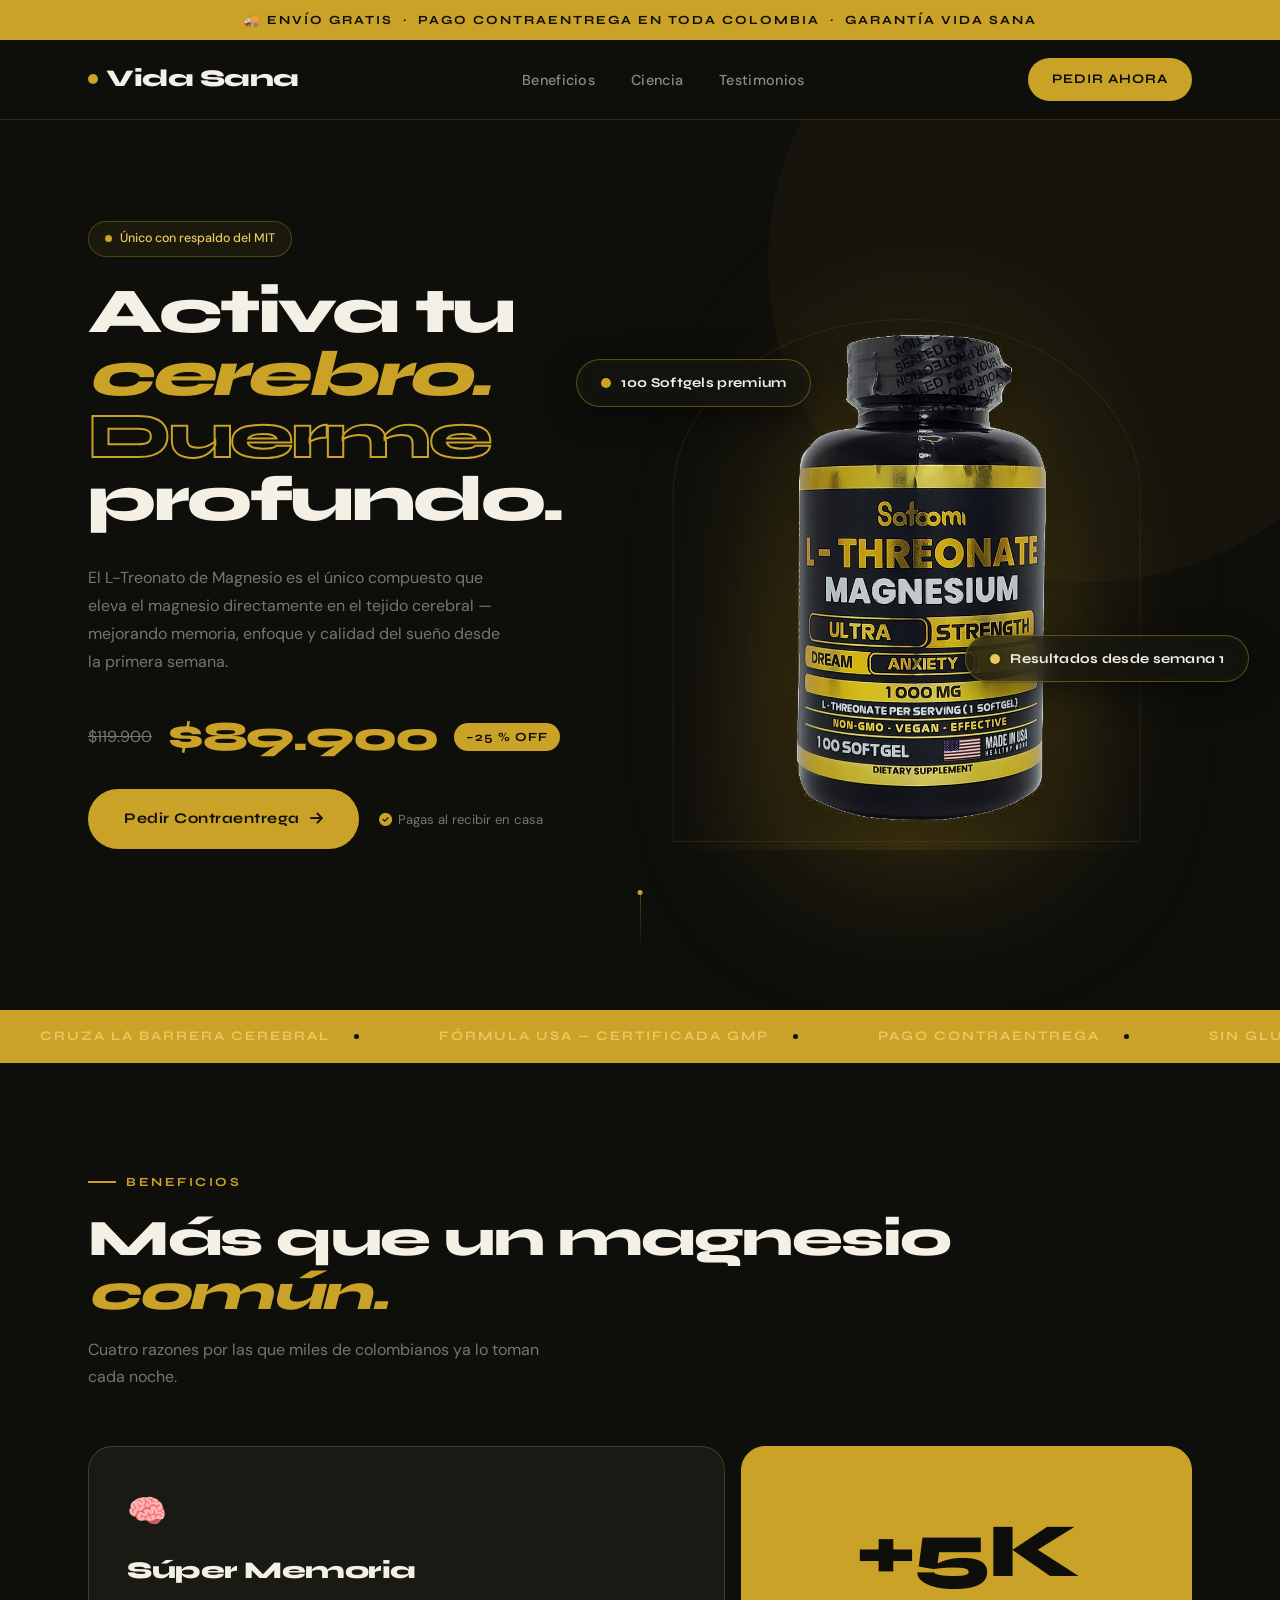
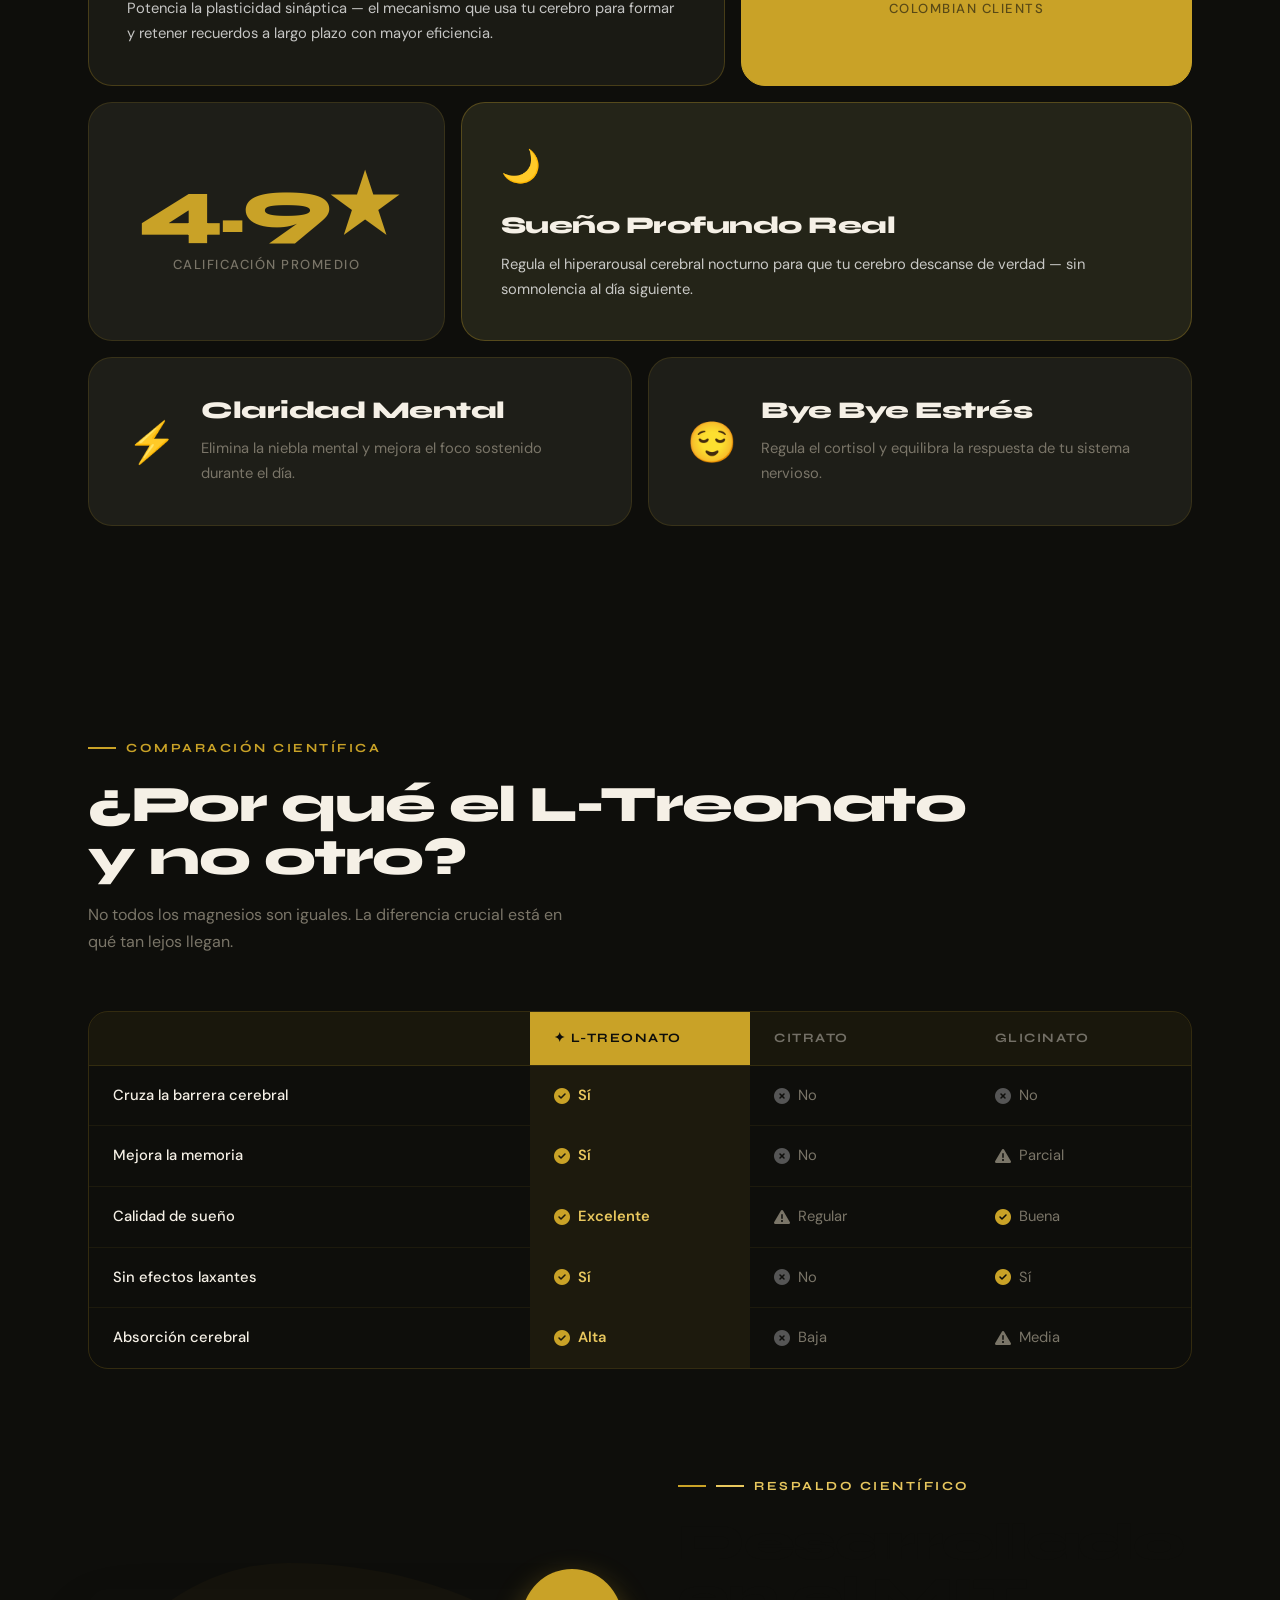
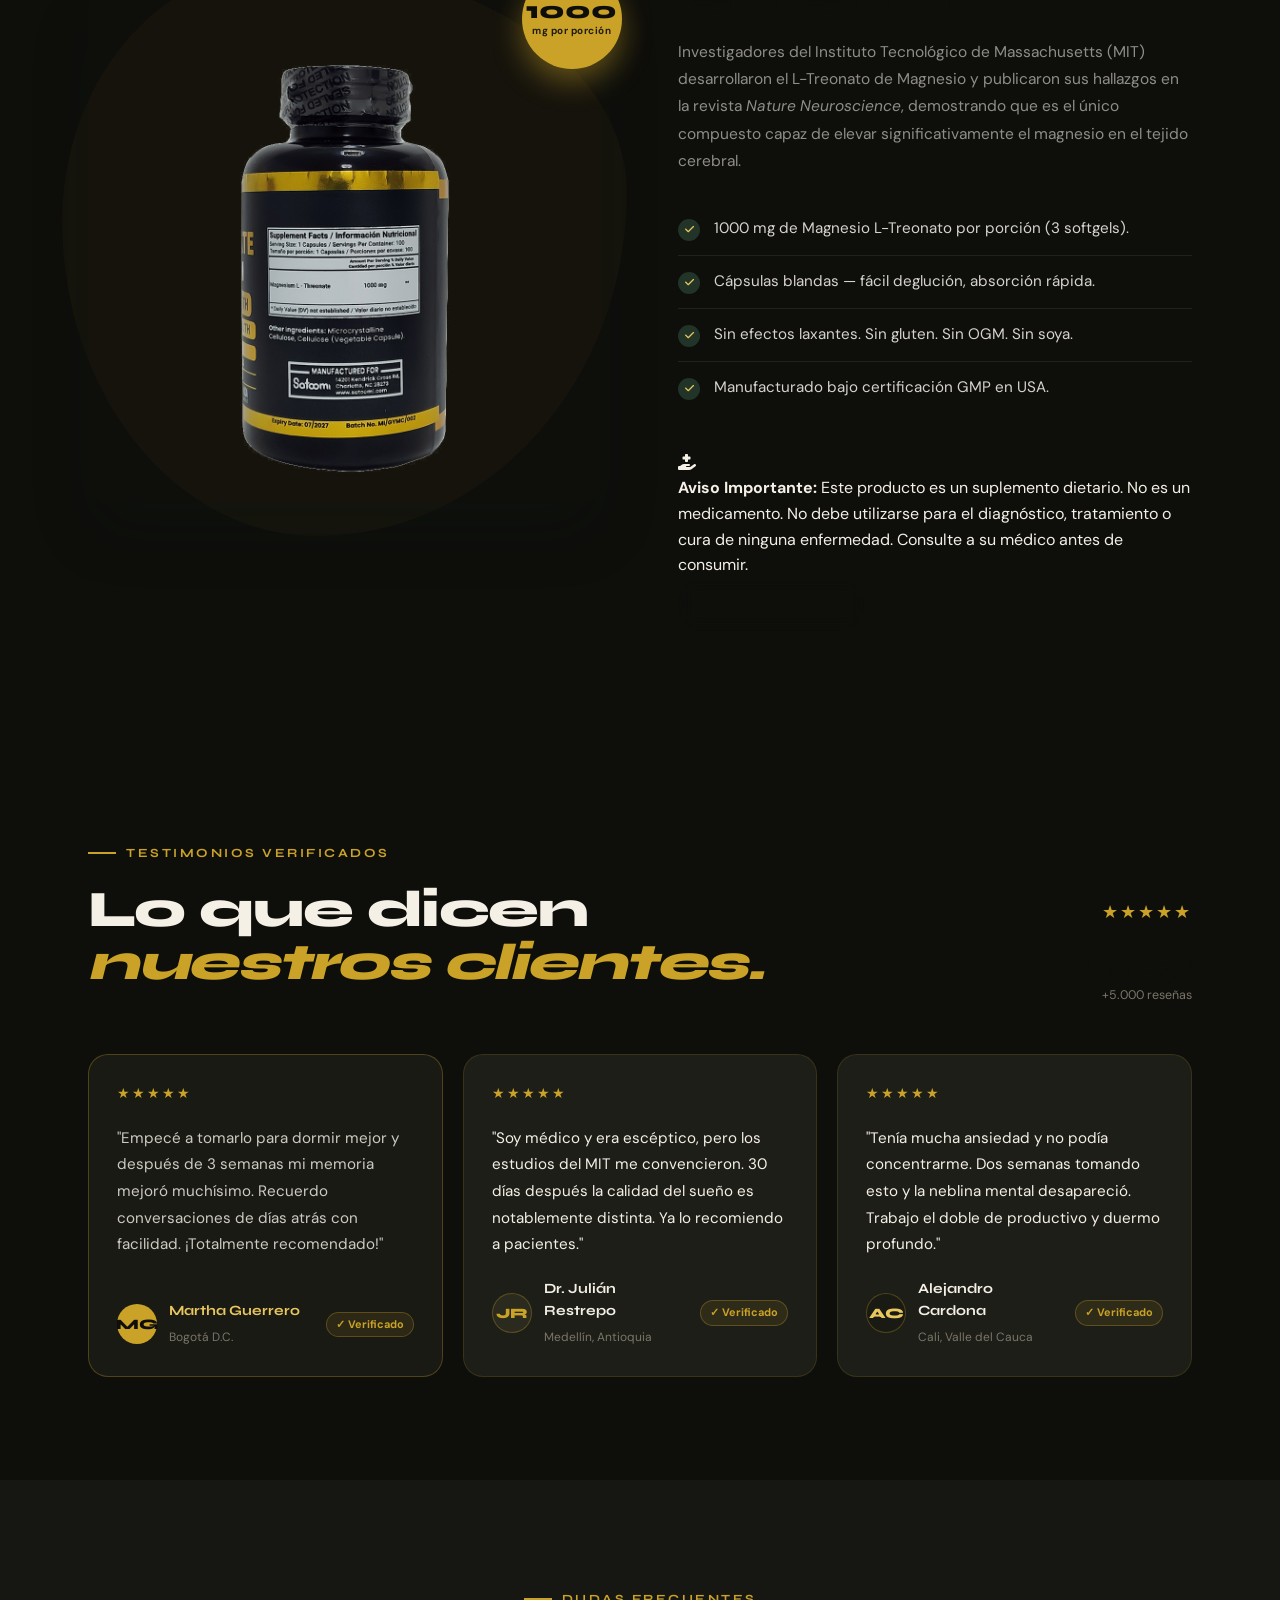
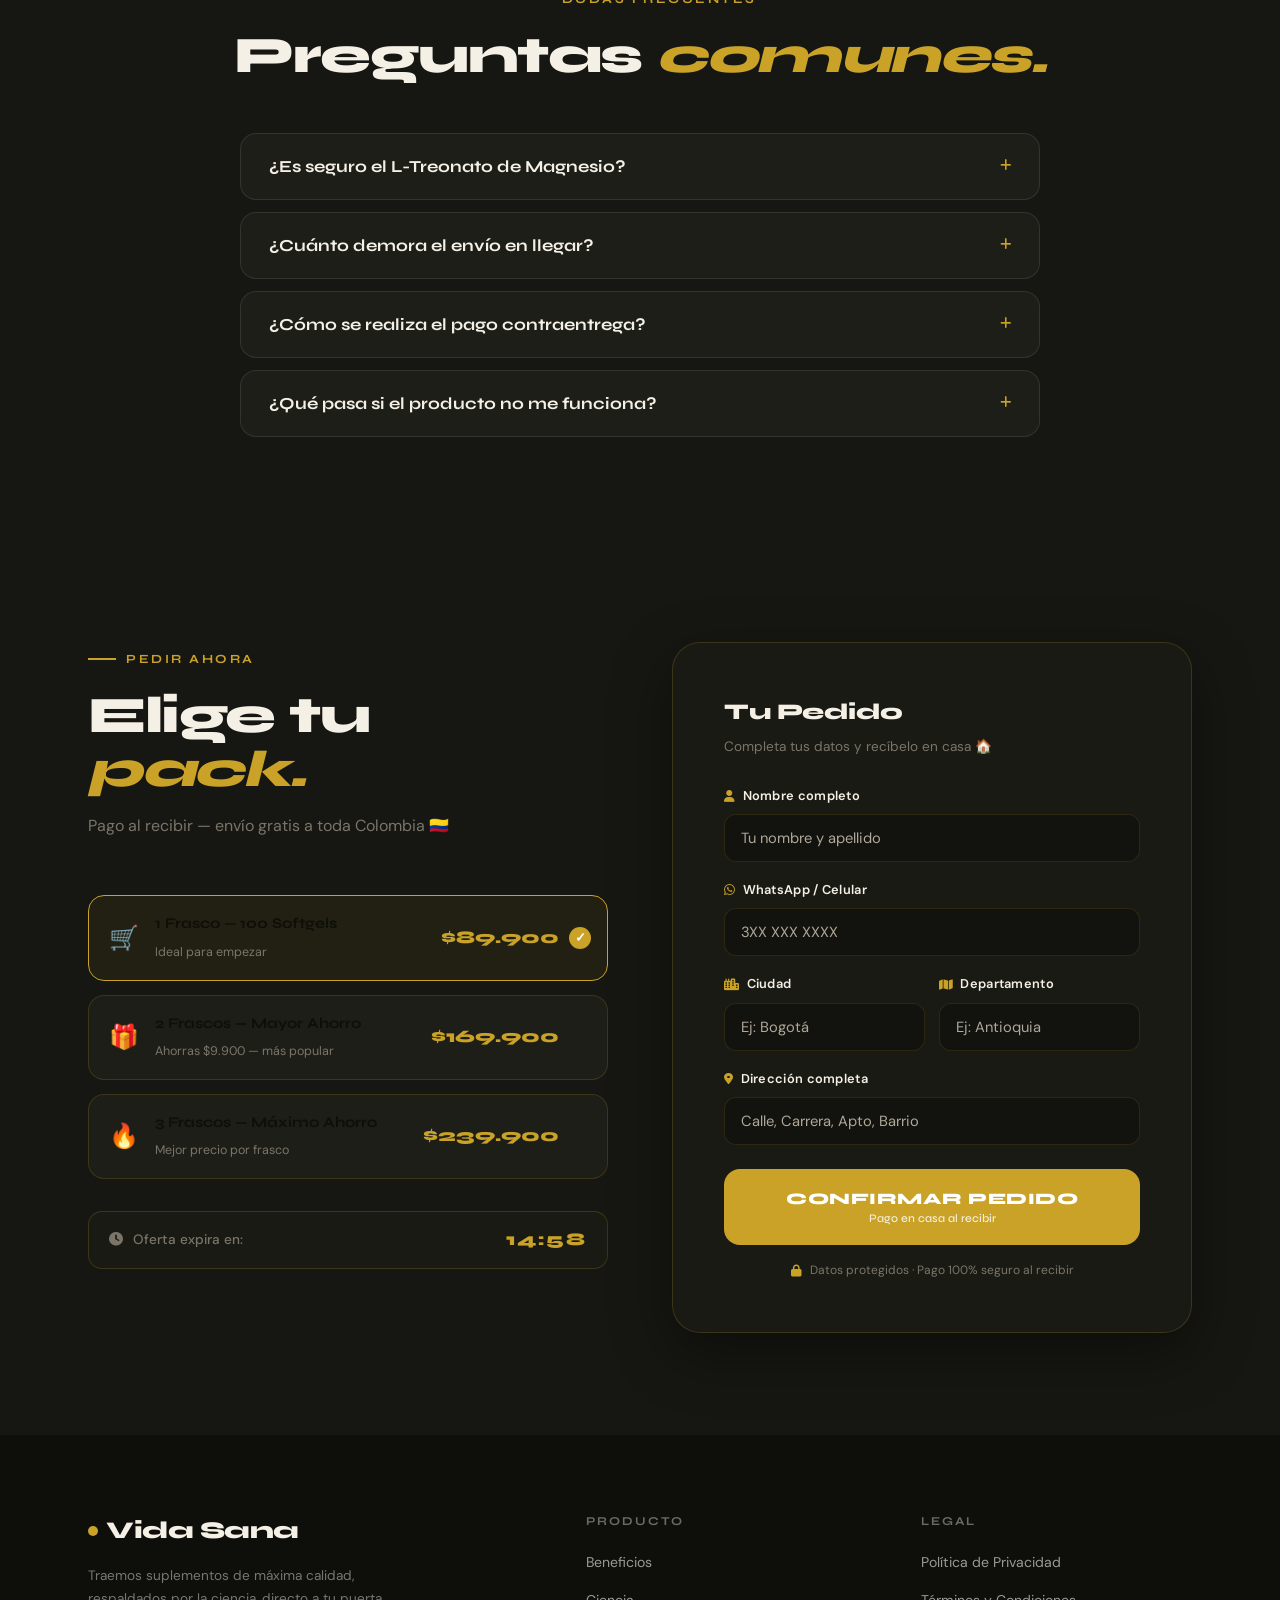
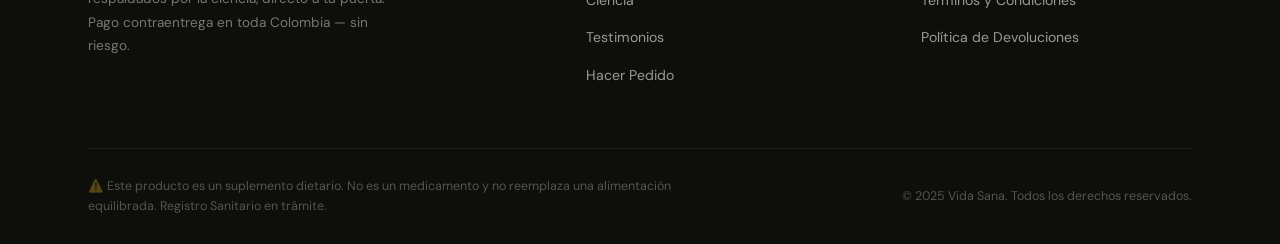
==== index.html @ 2561941a "feat: implementar FAQ, páginas legales, temporizador persistente y disclaimers de salud" ====
<!DOCTYPE html>
<html lang="es">
<head>
  <meta charset="UTF-8">
  <meta name="viewport" content="width=device-width, initial-scale=1.0">
  <title>L-Treonato de Magnesio | Vida Sana — Potencia Cerebral y Sueño Profundo</title>
  <meta name="description" content="El único magnesio que cruza la barrera hematoencefálica. Mejora tu memoria, claridad mental y sueño. Solo en Vida Sana. Pago contraentrega en toda Colombia.">
  <link rel="stylesheet" href="style.css">
  <link rel="preconnect" href="https://fonts.googleapis.com">
  <link rel="preconnect" href="https://fonts.gstatic.com" crossorigin>
  <link href="https://fonts.googleapis.com/css2?family=Syne:wght@400;600;700;800&family=DM+Sans:ital,wght@0,300;0,400;0,500;1,300&display=swap" rel="stylesheet">
  <link rel="stylesheet" href="https://cdnjs.cloudflare.com/ajax/libs/font-awesome/6.5.0/css/all.min.css">
  
  <!-- Meta Pixel Code (Placeholder - Reemplaza 'PIXEL_ID' con tu ID real) -->
  <script>
    !function(f,b,e,v,n,t,s)
    {if(f.fbq)return;n=f.fbq=function(){n.callMethod?
    n.callMethod.apply(n,arguments):n.queue.push(arguments)};
    if(!f._fbq)f._fbq=n;n.push=n;n.loaded=!0;n.version='2.0';
    n.queue=[];t=b.createElement(e);t.async=!0;
    t.src=v;s=b.getElementsByTagName(e)[0];
    s.parentNode.insertBefore(t,s)}(window, document,'script',
    'https://connect.facebook.net/en_US/fbevents.js');
    fbq('init', 'PIXEL_ID');
    fbq('track', 'PageView');
  </script>
  <noscript><img height="1" width="1" style="display:none"
    src="https://www.facebook.com/tr?id=PIXEL_ID&ev=PageView&noscript=1"
  /></noscript>
  <!-- End Meta Pixel Code -->
</head>
<body>

  <!-- Announce Bar -->
  <div class="announce-bar">
    🚚 Envío gratis &nbsp;·&nbsp; Pago contraentrega en toda Colombia &nbsp;·&nbsp; Garantía Vida Sana
  </div>

  <!-- Header -->
  <header id="header">
    <div class="container header-inner">
      <a href="#" class="logo">
        <span class="logo-dot"></span>
        Vida Sana
      </a>
      <ul class="nav-links" id="navLinks">
        <li><a href="#beneficios">Beneficios</a></li>
        <li><a href="#ciencia">Ciencia</a></li>
        <li><a href="#testimonios">Testimonios</a></li>
      </ul>
      <a href="#pedido" class="btn-header">Pedir Ahora</a>
      <button class="hamburger" id="hamburger" aria-label="Menú">
        <span></span><span></span><span></span>
      </button>
    </div>
  </header>

  <!-- ============ HERO ============ -->
  <section class="hero">
    <div class="hero-circle" aria-hidden="true"></div>
    <div class="container">
      <div class="hero-layout">

        <!-- Text -->
        <div class="hero-text">
          <span class="hero-label">
            <span></span>
            Único con respaldo del MIT
          </span>
          <h1 class="hero-title">
            Activa tu
            <span class="line-accent">cerebro.</span>
            <span class="line-outline">Duerme</span>
            profundo.
          </h1>
          <p class="hero-body">
            El L-Treonato de Magnesio es el único compuesto que eleva el magnesio directamente en el tejido cerebral — mejorando memoria, enfoque y calidad del sueño desde la primera semana.
          </p>

          <div class="price-row">
            <span class="price-old">$119.900</span>
            <span class="price-main">$89.900</span>
            <span class="price-tag">–25 % OFF</span>
          </div>

          <div class="hero-cta-group">
            <a href="#pedido" class="btn-main" id="heroCta">
              <span>Pedir Contraentrega</span>
              <i class="fas fa-arrow-right"></i>
            </a>
            <span class="hero-note">
              <i class="fas fa-circle-check"></i>
              Pagas al recibir en casa
            </span>
          </div>
        </div>

        <!-- Image -->
        <div class="hero-visual">
          <div class="hero-img-bg" aria-hidden="true"></div>
          <img
            src="producto_hero.png"
            alt="L-Treonato de Magnesio Vida Sana — 100 Softgels"
            width="480"
          >
          <div class="hero-pill p1">
            <span class="dot green"></span> 100 Softgels premium
          </div>
          <div class="hero-pill p2">
            <span class="dot orange"></span> Resultados desde semana 1
          </div>
        </div>

      </div>

      <!-- Scroll indicator -->
      <div class="hero-scroll" aria-hidden="true">
        <div class="scroll-line"></div>
      </div>
    </div>
  </section>

  <!-- ============ MARQUEE ============ -->
  <div class="marquee-section" aria-hidden="true">
    <div class="marquee-track">
      <!-- duplicated for seamless loop -->
      <span class="marquee-item">Cruza la barrera cerebral<span class="marquee-sep"></span></span>
      <span class="marquee-item">Fórmula USA — Certificada GMP<span class="marquee-sep"></span></span>
      <span class="marquee-item">Pago contraentrega<span class="marquee-sep"></span></span>
      <span class="marquee-item">Sin gluten · Sin OGM · Sin soya<span class="marquee-sep"></span></span>
      <span class="marquee-item">Nature Neuroscience — MIT<span class="marquee-sep"></span></span>
      <span class="marquee-item">Envío gratis 2–4 días<span class="marquee-sep"></span></span>
      <span class="marquee-item">Cruza la barrera cerebral<span class="marquee-sep"></span></span>
      <span class="marquee-item">Fórmula USA — Certificada GMP<span class="marquee-sep"></span></span>
      <span class="marquee-item">Pago contraentrega<span class="marquee-sep"></span></span>
      <span class="marquee-item">Sin gluten · Sin OGM · Sin soya<span class="marquee-sep"></span></span>
      <span class="marquee-item">Nature Neuroscience — MIT<span class="marquee-sep"></span></span>
      <span class="marquee-item">Envío gratis 2–4 días<span class="marquee-sep"></span></span>
    </div>
  </div>

  <!-- ============ BENEFITS BENTO ============ -->
  <section class="benefits" id="beneficios">
    <div class="container">
      <div class="reveal">
        <span class="section-tag">Beneficios</span>
        <h2 class="section-title">Más que un magnesio<br><em>común.</em></h2>
        <p class="section-sub">Cuatro razones por las que miles de colombianos ya lo toman cada noche.</p>
      </div>

      <div class="bento">
        <!-- Row 1 -->
        <div class="bento-card dark span-7 reveal">
          <span class="bento-icon">🧠</span>
          <h3>Súper Memoria</h3>
          <p>Potencia la plasticidad sináptica — el mecanismo que usa tu cerebro para formar y retener recuerdos a largo plazo con mayor eficiencia.</p>
        </div>

        <div class="bento-card terra span-5 bento-stat reveal">
          <span class="big-stat">+5K</span>
          <span class="big-label">Colombian clients</span>
        </div>

        <!-- Row 2 -->
        <div class="bento-card span-4 bento-stat reveal">
          <span class="big-stat">4.9★</span>
          <span class="big-label">Calificación promedio</span>
        </div>

        <div class="bento-card leaf span-8 reveal">
          <span class="bento-icon">🌙</span>
          <h3>Sueño Profundo Real</h3>
          <p>Regula el hiperarousal cerebral nocturno para que tu cerebro descanse de verdad — sin somnolencia al día siguiente.</p>
        </div>

        <!-- Row 3 -->
        <div class="bento-card span-6 bento-horizontal reveal">
          <span class="bento-icon">⚡</span>
          <div>
            <h3>Claridad Mental</h3>
            <p>Elimina la niebla mental y mejora el foco sostenido durante el día.</p>
          </div>
        </div>

        <div class="bento-card span-6 bento-horizontal reveal">
          <span class="bento-icon">😌</span>
          <div>
            <h3>Bye Bye Estrés</h3>
            <p>Regula el cortisol y equilibra la respuesta de tu sistema nervioso.</p>
          </div>
        </div>
      </div>
    </div>
  </section>

  <!-- ============ COMPARISON ============ -->
  <section class="comparison" id="ciencia">
    <div class="container">
      <div class="reveal">
        <span class="section-tag">Comparación Científica</span>
        <h2 class="section-title">¿Por qué el L-Treonato<br>y no otro?</h2>
        <p class="section-sub">No todos los magnesios son iguales. La diferencia crucial está en qué tan lejos llegan.</p>
      </div>

      <div class="comp-table reveal">
        <div class="comp-head">
          <div class="comp-head-cell"></div>
          <div class="comp-head-cell hl">✦ L-Treonato</div>
          <div class="comp-head-cell">Citrato</div>
          <div class="comp-head-cell">Glicinato</div>
        </div>
        <div class="comp-row">
          <div class="comp-cell label">Cruza la barrera cerebral</div>
          <div class="comp-cell hl"><i class="fas fa-circle-check ico-yes"></i> Sí</div>
          <div class="comp-cell"><i class="fas fa-circle-xmark ico-no"></i> No</div>
          <div class="comp-cell"><i class="fas fa-circle-xmark ico-no"></i> No</div>
        </div>
        <div class="comp-row">
          <div class="comp-cell label">Mejora la memoria</div>
          <div class="comp-cell hl"><i class="fas fa-circle-check ico-yes"></i> Sí</div>
          <div class="comp-cell"><i class="fas fa-circle-xmark ico-no"></i> No</div>
          <div class="comp-cell"><i class="fas fa-triangle-exclamation ico-mid"></i> Parcial</div>
        </div>
        <div class="comp-row">
          <div class="comp-cell label">Calidad de sueño</div>
          <div class="comp-cell hl"><i class="fas fa-circle-check ico-yes"></i> Excelente</div>
          <div class="comp-cell"><i class="fas fa-triangle-exclamation ico-mid"></i> Regular</div>
          <div class="comp-cell"><i class="fas fa-circle-check ico-yes"></i> Buena</div>
        </div>
        <div class="comp-row">
          <div class="comp-cell label">Sin efectos laxantes</div>
          <div class="comp-cell hl"><i class="fas fa-circle-check ico-yes"></i> Sí</div>
          <div class="comp-cell"><i class="fas fa-circle-xmark ico-no"></i> No</div>
          <div class="comp-cell"><i class="fas fa-circle-check ico-yes"></i> Sí</div>
        </div>
        <div class="comp-row">
          <div class="comp-cell label">Absorción cerebral</div>
          <div class="comp-cell hl"><i class="fas fa-circle-check ico-yes"></i> Alta</div>
          <div class="comp-cell"><i class="fas fa-circle-xmark ico-no"></i> Baja</div>
          <div class="comp-cell"><i class="fas fa-triangle-exclamation ico-mid"></i> Media</div>
        </div>
      </div>

      <!-- Science detail -->
      <div class="science-layout" style="margin-top: clamp(60px, 8vw, 100px);">
        <div class="science-img-wrap reveal-left">
          <div class="science-img-bg-shape" aria-hidden="true"></div>
          <img
            src="producto_ciencia.png"
            alt="Información Nutricional L-Treonato de Magnesio"
          >
          <div class="science-badge" aria-hidden="true">
            <strong>1000</strong>
            <small>mg por porción</small>
          </div>
        </div>
        <div class="science-content reveal-right">
          <span class="section-tag" style="color:var(--mint);">
            <span style="display:block;width:28px;height:2px;background:var(--mint);"></span>
            Respaldo Científico
          </span>
          <h2 class="section-title" style="color:var(--cream);">Desarrollado en el MIT.</h2>
          <p style="color:rgba(250,246,238,0.55);font-size:0.97rem;line-height:1.75;margin-bottom:24px;">
            Investigadores del Instituto Tecnológico de Massachusetts (MIT) desarrollaron el L-Treonato de Magnesio y publicaron sus hallazgos en la revista <em>Nature Neuroscience</em>, demostrando que es el único compuesto capaz de elevar significativamente el magnesio en el tejido cerebral.
          </p>
          <ul class="science-checklist">
            <li>
              <span class="check-circle"><i class="fas fa-check"></i></span>
              1000 mg de Magnesio L-Treonato por porción (3 softgels).
            </li>
            <li>
              <span class="check-circle"><i class="fas fa-check"></i></span>
              Cápsulas blandas — fácil deglución, absorción rápida.
            </li>
            <li>
              <span class="check-circle"><i class="fas fa-check"></i></span>
              Sin efectos laxantes. Sin gluten. Sin OGM. Sin soya.
            </li>
            <li>
              <span class="check-circle"><i class="fas fa-check"></i></span>
              Manufacturado bajo certificación GMP en USA.
            </li>
          </ul>

          <!-- Health Disclaimer Box -->
          <div class="health-disclaimer-box reveal">
            <i class="fas fa-hand-holding-medical"></i>
            <p><strong>Aviso Importante:</strong> Este producto es un suplemento dietario. No es un medicamento. No debe utilizarse para el diagnóstico, tratamiento o cura de ninguna enfermedad. Consulte a su médico antes de consumir.</p>
          </div>

          <a href="#pedido" class="btn-outline">
            Ver la oferta <i class="fas fa-arrow-right"></i>
          </a>
        </div>
      </div>
    </div>
  </section>

  <!-- ============ TESTIMONIALS ============ -->
  <section class="testimonials" id="testimonios">
    <div class="container">
      <div class="testi-header reveal">
        <div>
          <span class="section-tag">Testimonios Verificados</span>
          <h2 class="section-title">Lo que dicen<br><em>nuestros clientes.</em></h2>
        </div>
        <div class="rating-block">
          <div class="rating-stars">★★★★★</div>
          <div class="rating-big">4.9</div>
          <div class="rating-label">+5.000 reseñas</div>
        </div>
      </div>

      <div class="testi-grid">
        <div class="testi-card reveal">
          <div class="testi-stars">★★★★★</div>
          <p class="testi-quote">"Empecé a tomarlo para dormir mejor y después de 3 semanas mi memoria mejoró muchísimo. Recuerdo conversaciones de días atrás con facilidad. ¡Totalmente recomendado!"</p>
          <div class="testi-footer">
            <div class="testi-avatar">MG</div>
            <div>
              <strong class="testi-name">Martha Guerrero</strong>
              <span class="testi-loc">Bogotá D.C.</span>
            </div>
            <span class="testi-verified">✓ Verificado</span>
          </div>
        </div>

        <div class="testi-card reveal">
          <div class="testi-stars">★★★★★</div>
          <p class="testi-quote">"Soy médico y era escéptico, pero los estudios del MIT me convencieron. 30 días después la calidad del sueño es notablemente distinta. Ya lo recomiendo a pacientes."</p>
          <div class="testi-footer">
            <div class="testi-avatar">JR</div>
            <div>
              <strong class="testi-name">Dr. Julián Restrepo</strong>
              <span class="testi-loc">Medellín, Antioquia</span>
            </div>
            <span class="testi-verified">✓ Verificado</span>
          </div>
        </div>

        <div class="testi-card reveal">
          <div class="testi-stars">★★★★★</div>
          <p class="testi-quote">"Tenía mucha ansiedad y no podía concentrarme. Dos semanas tomando esto y la neblina mental desapareció. Trabajo el doble de productivo y duermo profundo."</p>
          <div class="testi-footer">
            <div class="testi-avatar">AC</div>
            <div>
              <strong class="testi-name">Alejandro Cardona</strong>
              <span class="testi-loc">Cali, Valle del Cauca</span>
            </div>
            <span class="testi-verified">✓ Verificado</span>
          </div>
        </div>
      </div>
    </div>
  </section>

  <!-- ============ FAQ SECTION ============ -->
  <section class="faq" id="faq">
    <div class="container">
      <div class="reveal" style="text-align: center; margin-bottom: 50px;">
        <span class="section-tag">Dudas frecuentes</span>
        <h2 class="section-title">Preguntas <em>comunes.</em></h2>
      </div>

      <div class="faq-grid">
        <div class="faq-item reveal">
          <button class="faq-question">
            <span>¿Es seguro el L-Treonato de Magnesio?</span>
            <i class="fas fa-plus"></i>
          </button>
          <div class="faq-answer">
            <p>Sí, es totalmente seguro. Es un compuesto desarrollado por investigadores del MIT y fabricado bajo estrictos estándares GMP en USA. No tiene efectos secundarios laxantes como otros tipos de magnesio.</p>
          </div>
        </div>

        <div class="faq-item reveal">
          <button class="faq-question">
            <span>¿Cuánto demora el envío en llegar?</span>
            <i class="fas fa-plus"></i>
          </button>
          <div class="faq-answer">
            <p>Realizamos envíos a toda Colombia. El tiempo estimado de entrega es de 2 a 4 días hábiles dependiendo de tu ciudad. Te enviamos la guía de rastreo por WhatsApp.</p>
          </div>
        </div>

        <div class="faq-item reveal">
          <button class="faq-question">
            <span>¿Cómo se realiza el pago contraentrega?</span>
            <i class="fas fa-plus"></i>
          </button>
          <div class="faq-answer">
            <p>Es muy sencillo: haces tu pedido hoy y pagas en efectivo únicamente cuando el repartidor llegue a tu casa con el producto. Sin riesgos.</p>
          </div>
        </div>

        <div class="faq-item reveal">
          <button class="faq-question">
            <span>¿Qué pasa si el producto no me funciona?</span>
            <i class="fas fa-plus"></i>
          </button>
          <div class="faq-answer">
            <p>Nuestra garantía Vida Sana cubre cualquier defecto de fábrica. Si tienes dudas sobre cómo tomarlo para obtener mejores resultados, nuestro equipo de soporte te asesorará por WhatsApp.</p>
          </div>
        </div>
      </div>
    </div>
  </section>

  <!-- ============ ORDER FORM ============ -->
  <section class="order" id="pedido">
    <div class="container">
      <div class="order-wrap">

        <!-- Left -->
        <div class="order-left reveal-left">
          <span class="section-tag">Pedir Ahora</span>
          <h2 class="section-title">Elige tu<br><em>pack.</em></h2>
          <p class="section-sub">Pago al recibir — envío gratis a toda Colombia 🇨🇴</p>

          <div class="order-promo-pills">
            <div class="promo-pill active" data-val="1" onclick="selectPack(this)">
              <span class="pill-emoji">🛒</span>
              <div class="pill-info">
                <strong>1 Frasco — 100 Softgels</strong>
                <span>Ideal para empezar</span>
              </div>
              <span class="pill-price">$89.900</span>
            </div>
            <div class="promo-pill" data-val="2" onclick="selectPack(this)">
              <span class="pill-emoji">🎁</span>
              <div class="pill-info">
                <strong>2 Frascos — Mayor Ahorro</strong>
                <span>Ahorras $9.900 — más popular</span>
              </div>
              <span class="pill-price">$169.900</span>
            </div>
            <div class="promo-pill" data-val="3" onclick="selectPack(this)">
              <span class="pill-emoji">🔥</span>
              <div class="pill-info">
                <strong>3 Frascos — Máximo Ahorro</strong>
                <span>Mejor precio por frasco</span>
              </div>
              <span class="pill-price">$239.900</span>
            </div>
          </div>

          <div class="order-timer">
            <i class="fas fa-clock"></i>
            Oferta expira en:
            <span id="timer">15:00</span>
          </div>
        </div>

        <!-- Right — Form -->
        <div class="order-form-box reveal-right">
          <h3 class="form-title">Tu Pedido</h3>
          <p class="form-sub">Completa tus datos y recíbelo en casa 🏠</p>

          <form id="orderForm">
            <input type="hidden" id="cantidad" value="1">

            <div class="field">
              <label for="nombre"><i class="fas fa-user"></i> Nombre completo</label>
              <input type="text" id="nombre" placeholder="Tu nombre y apellido" required>
            </div>

            <div class="field">
              <label for="telefono"><i class="fab fa-whatsapp"></i> WhatsApp / Celular</label>
              <input type="tel" id="telefono" placeholder="3XX XXX XXXX" required>
            </div>

            <div class="field-row">
              <div class="field">
                <label for="ciudad"><i class="fas fa-city"></i> Ciudad</label>
                <input type="text" id="ciudad" placeholder="Ej: Bogotá" required>
              </div>
              <div class="field">
                <label for="depto"><i class="fas fa-map"></i> Departamento</label>
                <input type="text" id="depto" placeholder="Ej: Antioquia" required>
              </div>
            </div>

            <div class="field">
              <label for="direccion"><i class="fas fa-location-dot"></i> Dirección completa</label>
              <input type="text" id="direccion" placeholder="Calle, Carrera, Apto, Barrio" required>
            </div>

            <button type="submit" class="btn-submit" id="submitBtn">
              <span>Confirmar Pedido</span>
              <span class="sub">Pago en casa al recibir</span>
            </button>
          </form>

          <div class="form-assurance">
            <i class="fas fa-lock"></i>
            Datos protegidos · Pago 100% seguro al recibir
          </div>
        </div>

      </div>
    </div>
  </section>

  <!-- ============ FOOTER ============ -->
  <footer>
    <div class="container">
      <div class="footer-top">
        <div class="footer-brand">
          <div class="logo">
            <span class="logo-dot"></span>Vida Sana
          </div>
          <p>Traemos suplementos de máxima calidad, respaldados por la ciencia, directo a tu puerta. Pago contraentrega en toda Colombia — sin riesgo.</p>
        </div>
        <div class="footer-col">
          <h6>Producto</h6>
          <ul>
            <li><a href="#beneficios">Beneficios</a></li>
            <li><a href="#ciencia">Ciencia</a></li>
            <li><a href="#testimonios">Testimonios</a></li>
            <li><a href="#pedido">Hacer Pedido</a></li>
          </ul>
        </div>
        <div class="footer-col">
          <h6>Legal</h6>
          <ul>
            <li><a href="politica-privacidad.html">Política de Privacidad</a></li>
            <li><a href="terminos-condiciones.html">Términos y Condiciones</a></li>
            <li><a href="politica-devoluciones.html">Política de Devoluciones</a></li>
          </ul>
        </div>
      </div>
      <div class="footer-bottom">
        <p class="footer-disclaimer">⚠️ Este producto es un suplemento dietario. No es un medicamento y no reemplaza una alimentación equilibrada. Registro Sanitario en trámite.</p>
        <span>© 2025 Vida Sana. Todos los derechos reservados.</span>
      </div>
    </div>
  </footer>

  <!-- Social Proof Notification -->
  <div class="notif-popup" id="notifPopup">
    <span class="notif-live"></span>
    <img
      class="notif-img"
      src="producto_hero.png"
      alt="Producto"
    >
    <div class="notif-body">
      <p id="notifText">Alguien en Bogotá acaba de pedir</p>
      <small id="notifTime">Hace 3 minutos</small>
    </div>
  </div>

  <script src="script.js"></script>
</body>
</html>
---- style.css ----
@import url('https://fonts.googleapis.com/css2?family=Syne:wght@400;600;700;800&family=DM+Sans:ital,wght@0,300;0,400;0,500;1,300&display=swap');

/* =============================================
   VIDA SANA — Black & Gold Premium Design
   Inspired by the product bottle palette
   ============================================= */

:root {
  /* Backgrounds — from the black bottle */
  --cream: #0e0e0b;
  /* page base – warm near-black  */
  --cream-dark: #161612;
  /* slightly lighter surface      */
  --off-white: #1e1e18;
  /* card surface                 */

  /* Golds — from the label stripes */
  --gold: #c9a227;
  /* primary gold                 */
  --gold-light: #e8c75e;
  /* lighter gold highlight       */
  --gold-dark: #9e7d18;
  /* pressed/hover gold           */
  --sand: #f0d878;
  /* bright accent gold           */

  /* Text */
  --ink: #f5f0e6;
  /* warm white — main text       */
  --muted: #7a7568;
  /* subdued / secondary text     */

  /* Borders */
  --border: rgba(201, 162, 39, 0.18);
  /* gold-tinted border   */
  --border-light: rgba(245, 240, 230, 0.1);

  /* Legacy aliases kept for compatibility */
  --forest: #0e0e0b;
  --forest-mid: #1a1a14;
  --leaf: #c9a227;
  /* was green, now gold          */
  --mint: #e8c75e;
  /* was mint, now light gold     */
  --lime: rgba(201, 162, 39, 0.12);
  --terra: #c9a227;
  /* CTAs = gold                  */
  --terra-dark: #9e7d18;
  --danger: #ff4d4d;
}

*,
*::before,
*::after {
  margin: 0;
  padding: 0;
  box-sizing: border-box;
}

html {
  scroll-behavior: smooth;
  font-size: 16px;
}

body {
  font-family: 'DM Sans', sans-serif;
  background: var(--cream);
  color: var(--ink);
  overflow-x: hidden;
  line-height: 1.6;
}

.container {
  max-width: 1200px;
  margin: 0 auto;
  padding: 0 clamp(20px, 5vw, 48px);
}

.hidden {
  display: none !important;
}

/* ── ANNOUNCE BAR ─────────────────────────── */
.announce-bar {
  background: var(--gold);
  color: #0e0e0b;
  text-align: center;
  padding: 10px 16px;
  font-family: 'Syne', sans-serif;
  font-size: 0.78rem;
  font-weight: 700;
  letter-spacing: 2px;
  text-transform: uppercase;
  position: relative;
  overflow: hidden;
}

.announce-bar::after {
  content: '';
  position: absolute;
  top: 0;
  left: -60%;
  width: 40%;
  height: 100%;
  background: linear-gradient(90deg, transparent, rgba(255, 255, 255, 0.25), transparent);
  animation: barSweep 4s ease-in-out infinite;
}

@keyframes barSweep {
  0% {
    left: -60%;
  }

  100% {
    left: 120%;
  }
}

/* ── HEADER ──────────────────────────────── */
header {
  background: var(--cream);
  border-bottom: 1.5px solid rgba(201, 162, 39, 0.2);
  padding: 18px 0;
  position: sticky;
  top: 0;
  z-index: 900;
  transition: box-shadow 0.3s;
}

header.scrolled {
  box-shadow: 0 4px 30px rgba(0, 0, 0, 0.5);
}

.header-inner {
  display: flex;
  align-items: center;
  justify-content: space-between;
  gap: 20px;
}

.logo {
  font-family: 'Syne', sans-serif;
  font-weight: 800;
  font-size: 1.5rem;
  color: var(--ink);
  letter-spacing: -0.5px;
  display: flex;
  align-items: center;
  gap: 8px;
  text-decoration: none;
}

.logo-dot {
  width: 10px;
  height: 10px;
  background: var(--gold);
  border-radius: 50%;
  display: inline-block;
}

.nav-links {
  display: flex;
  align-items: center;
  gap: 36px;
  list-style: none;
}

.nav-links a {
  font-size: 0.9rem;
  font-weight: 500;
  color: rgba(245, 240, 230, 0.55);
  text-decoration: none;
  transition: color 0.25s;
  letter-spacing: 0.3px;
}

.nav-links a:hover {
  color: var(--gold);
}

.btn-header {
  background: var(--gold);
  color: #0e0e0b;
  font-family: 'Syne', sans-serif;
  font-weight: 700;
  font-size: 0.82rem;
  letter-spacing: 1px;
  text-transform: uppercase;
  padding: 11px 24px;
  border-radius: 50px;
  text-decoration: none;
  transition: background 0.25s, transform 0.2s;
  white-space: nowrap;
}

.btn-header:hover {
  background: var(--gold-dark);
  transform: translateY(-2px);
}

/* Hamburger */
.hamburger {
  display: none;
  background: none;
  border: none;
  cursor: pointer;
  flex-direction: column;
  gap: 5px;
  padding: 4px;
}

.hamburger span {
  display: block;
  width: 24px;
  height: 2px;
  background: var(--gold);
  border-radius: 2px;
  transition: all 0.3s;
}

/* ── HERO ────────────────────────────────── */
.hero {
  background: var(--cream);
  padding: clamp(48px, 8vw, 100px) 0 0;
  overflow: hidden;
  position: relative;
}

/* Big decorative circle */
.hero-circle {
  position: absolute;
  width: clamp(300px, 50vw, 700px);
  height: clamp(300px, 50vw, 700px);
  background: var(--lime);
  border-radius: 50%;
  top: -20%;
  right: -10%;
  z-index: 0;
  opacity: 0.35;
}

.hero-layout {
  display: grid;
  grid-template-columns: 1fr 1.15fr;
  gap: clamp(20px, 3vw, 48px);
  align-items: center;
  position: relative;
  z-index: 1;
  min-height: clamp(520px, 70vh, 820px);
}

.hero-label {
  display: inline-flex;
  align-items: center;
  gap: 8px;
  border: 1.5px solid rgba(201, 162, 39, 0.3);
  background: rgba(201, 162, 39, 0.07);
  padding: 7px 16px;
  border-radius: 50px;
  font-size: 0.78rem;
  font-weight: 500;
  color: var(--gold-light);
  margin-bottom: 24px;
}

.hero-label span {
  width: 7px;
  height: 7px;
  background: var(--terra);
  border-radius: 50%;
  animation: pulse-dot 2s ease infinite;
}

@keyframes pulse-dot {

  0%,
  100% {
    transform: scale(1);
    opacity: 1;
  }

  50% {
    transform: scale(1.4);
    opacity: 0.7;
  }
}

.hero-title {
  font-family: 'Syne', sans-serif;
  font-size: clamp(2.6rem, 5vw, 5.2rem);
  font-weight: 800;
  line-height: 0.98;
  letter-spacing: -2.5px;
  color: var(--ink);
  margin-bottom: 32px;
}

.hero-title .line-accent {
  color: var(--terra);
  font-style: italic;
  display: block;
}

.hero-title .line-outline {
  -webkit-text-stroke: 2px var(--gold);
  color: transparent;
  display: block;
}

.hero-body {
  font-size: 1rem;
  color: var(--muted);
  max-width: 420px;
  line-height: 1.75;
  margin-bottom: 40px;
}

.price-row {
  display: flex;
  align-items: center;
  gap: 16px;
  margin-bottom: 32px;
  flex-wrap: wrap;
}

.price-old {
  font-size: 1rem;
  color: var(--muted);
  text-decoration: line-through;
}

.price-main {
  font-family: 'Syne', sans-serif;
  font-size: 2.6rem;
  font-weight: 800;
  color: var(--gold);
  letter-spacing: -1.5px;
  line-height: 1;
}

.price-tag {
  background: var(--gold);
  color: #0e0e0b;
  font-family: 'Syne', sans-serif;
  font-size: 0.78rem;
  font-weight: 700;
  letter-spacing: 1px;
  padding: 4px 12px;
  border-radius: 50px;
}

.hero-cta-group {
  display: flex;
  align-items: center;
  gap: 20px;
  flex-wrap: wrap;
}

.btn-main {
  display: inline-flex;
  align-items: center;
  gap: 10px;
  background: var(--gold);
  color: #0e0e0b;
  font-family: 'Syne', sans-serif;
  font-weight: 700;
  font-size: 0.92rem;
  letter-spacing: 0.5px;
  padding: 18px 36px;
  border-radius: 60px;
  text-decoration: none;
  transition: all 0.3s;
  border: none;
  cursor: pointer;
  position: relative;
  overflow: hidden;
}

.btn-main::after {
  content: '';
  position: absolute;
  inset: 0;
  background: var(--gold-dark);
  transform: translateX(-101%);
  transition: transform 0.35s cubic-bezier(0.7, 0, 0.3, 1);
  border-radius: inherit;
  z-index: 0;
}

.btn-main span,
.btn-main i {
  position: relative;
  z-index: 1;
}

.btn-main:hover::after {
  transform: translateX(0);
}

.hero-note {
  font-size: 0.82rem;
  color: var(--muted);
  display: flex;
  align-items: center;
  gap: 6px;
}

.hero-note i {
  color: var(--gold);
}

/* Hero image side */
.hero-visual {
  position: relative;
  align-self: end;
}

.hero-img-bg {
  position: absolute;
  bottom: 0;
  left: 50%;
  transform: translateX(-50%);
  width: 85%;
  height: 90%;
  background: radial-gradient(ellipse at center bottom, rgba(201, 162, 39, 0.15) 0%, rgba(14, 14, 11, 0) 70%);
  border-radius: 60% 60% 0 0 / 40% 40% 0 0;
  z-index: 0;
}

.hero-img-bg::before {
  content: '';
  position: absolute;
  inset: 8px;
  border-radius: inherit;
  border: 1px solid rgba(201, 162, 39, 0.12);
}

.hero-visual img {
  position: relative;
  z-index: 1;
  display: block;
  width: 105%;
  max-width: 640px;
  margin: 0 auto;
  filter: drop-shadow(0 30px 80px rgba(201,162,39,0.3)) drop-shadow(0 10px 20px rgba(0,0,0,0.7));
  animation: heroFloat 6s ease-in-out infinite;
}

@keyframes heroFloat {

  0%,
  100% {
    transform: translateY(0);
  }

  50% {
    transform: translateY(-18px);
  }
}

/* Floating pills on hero image */
.hero-pill {
  position: absolute;
  background: rgba(22, 22, 18, 0.65);
  backdrop-filter: blur(12px);
  -webkit-backdrop-filter: blur(12px);
  border: 1px solid rgba(201, 162, 39, 0.4);
  border-radius: 50px;
  padding: 12px 24px;
  font-size: 0.85rem;
  font-family: 'Syne', sans-serif;
  font-weight: 700;
  letter-spacing: 0.3px;
  color: var(--ink);
  display: flex;
  align-items: center;
  gap: 10px;
  white-space: nowrap;
  box-shadow: 0 8px 32px rgba(0, 0, 0, 0.5), inset 0 0 12px rgba(201, 162, 39, 0.05);
  z-index: 2;
  transition: all 0.3s ease;
  cursor: default;
}

.hero-pill:hover {
  border-color: rgba(201, 162, 39, 0.8);
  box-shadow: 0 12px 40px rgba(0, 0, 0, 0.6), inset 0 0 20px rgba(201, 162, 39, 0.15);
  color: var(--gold-light);
}

.hero-pill.p1 {
  top: 18%;
  left: -8%;
  animation: pillFloat 5s ease-in-out infinite;
}

.hero-pill.p2 {
  bottom: 28%;
  right: -10%;
  animation: pillFloat 5s ease-in-out 1.5s infinite;
}

.hero-pill .dot {
  width: 10px;
  height: 10px;
  border-radius: 50%;
  flex-shrink: 0;
}

.hero-pill .dot.green {
  background: var(--gold);
  animation: dotPulse 2.5s infinite;
}

.hero-pill .dot.orange {
  background: var(--gold-light);
  animation: dotPulse 2.5s infinite 1.25s;
}

@keyframes dotPulse {
  0% { box-shadow: 0 0 0 0 rgba(201, 162, 39, 0.7); }
  70% { box-shadow: 0 0 0 8px rgba(201, 162, 39, 0); }
  100% { box-shadow: 0 0 0 0 rgba(201, 162, 39, 0); }
}

@keyframes pillFloat {

  0%,
  100% {
    transform: translateY(0) rotate(-1deg);
  }

  50% {
    transform: translateY(-12px) rotate(1deg);
  }
}

/* Scroll indicator */
.hero-scroll {
  display: flex;
  justify-content: center;
  padding: 40px 0 60px;
  position: relative;
  z-index: 1;
}

.scroll-line {
  width: 1px;
  height: 60px;
  background: linear-gradient(to bottom, rgba(201, 162, 39, 0.4), transparent);
  position: relative;
}

.scroll-line::after {
  content: '';
  position: absolute;
  top: 0;
  left: 50%;
  transform: translateX(-50%);
  width: 5px;
  height: 5px;
  background: var(--gold);
  border-radius: 50%;
  animation: scrollDot 1.8s ease infinite;
}

@keyframes scrollDot {
  0% {
    top: 0;
    opacity: 1;
  }

  100% {
    top: 55px;
    opacity: 0;
  }
}

/* ── MARQUEE STRIP ───────────────────────── */
.marquee-section {
  background: var(--gold);
  padding: 16px 0;
  overflow: hidden;
}

.marquee-track {
  display: flex;
  gap: 0;
  animation: marqueeRoll 22s linear infinite;
  width: max-content;
}

.marquee-item {
  display: flex;
  align-items: center;
  gap: 24px;
  padding: 0 40px;
  font-family: 'Syne', sans-serif;
  font-size: 0.82rem;
  font-weight: 700;
  letter-spacing: 2px;
  text-transform: uppercase;
  color: var(--mint);
  white-space: nowrap;
}

.marquee-sep {
  width: 5px;
  height: 5px;
  background: #0e0e0b;
  border-radius: 50%;
  flex-shrink: 0;
}

@keyframes marqueeRoll {
  from {
    transform: translateX(0);
  }

  to {
    transform: translateX(-50%);
  }
}

/* ── BENEFITS — BENTO GRID ───────────────── */
.benefits {
  padding: clamp(60px, 8vw, 120px) 0;
  background: var(--cream);
}

.section-tag {
  display: inline-flex;
  align-items: center;
  gap: 10px;
  font-family: 'Syne', sans-serif;
  font-size: 0.78rem;
  font-weight: 700;
  letter-spacing: 2.5px;
  text-transform: uppercase;
  color: var(--gold);
  margin-bottom: 20px;
}

.section-tag::before {
  content: '';
  display: block;
  width: 28px;
  height: 2px;
  background: var(--gold);
}

.section-title {
  font-family: 'Syne', sans-serif;
  font-size: clamp(2rem, 4vw, 3.4rem);
  font-weight: 800;
  line-height: 1.05;
  letter-spacing: -1.5px;
  color: var(--ink);
  margin-bottom: 16px;
}

.section-title em {
  font-style: italic;
  color: var(--gold);
}

.section-sub {
  color: var(--muted);
  font-size: 1rem;
  max-width: 480px;
  line-height: 1.7;
  margin-bottom: 56px;
}

/* Bento grid */
.bento {
  display: grid;
  grid-template-columns: repeat(12, 1fr);
  grid-template-rows: auto;
  gap: 16px;
}

.bento-card {
  background: var(--off-white);
  border: 1.5px solid rgba(201, 162, 39, 0.15);
  border-radius: 24px;
  padding: clamp(24px, 3vw, 40px);
  transition: border-color 0.3s, transform 0.3s, box-shadow 0.3s;
  overflow: hidden;
  position: relative;
}

.bento-card:hover {
  border-color: var(--gold);
  transform: translateY(-4px);
  box-shadow: 0 16px 40px rgba(201, 162, 39, 0.1);
}

/* Card spanning */
.bento-card.span-5 {
  grid-column: span 5;
}

.bento-card.span-7 {
  grid-column: span 7;
}

.bento-card.span-4 {
  grid-column: span 4;
}

.bento-card.span-8 {
  grid-column: span 8;
}

.bento-card.span-6 {
  grid-column: span 6;
}

.bento-card.span-12 {
  grid-column: span 12;
}

/* Card variants */
.bento-card.dark {
  background: #1a1a14;
  border-color: rgba(201, 162, 39, 0.25);
  color: var(--ink);
}

.bento-card.terra {
  background: var(--gold);
  border-color: var(--gold);
  color: #0e0e0b;
}

.bento-card.leaf {
  background: #242418;
  border-color: rgba(201, 162, 39, 0.3);
  color: var(--ink);
}

.bento-icon {
  font-size: 2rem;
  margin-bottom: 20px;
  display: block;
}

.bento-card h3 {
  font-family: 'Syne', sans-serif;
  font-size: clamp(1.1rem, 2vw, 1.5rem);
  font-weight: 800;
  letter-spacing: -0.5px;
  line-height: 1.15;
  margin-bottom: 12px;
}

.bento-card p {
  font-size: 0.92rem;
  line-height: 1.7;
  color: var(--muted);
}

.bento-card.dark p,
.bento-card.terra p,
.bento-card.leaf p {
  color: rgba(255, 255, 255, 0.75);
}

/* Card with big number */
.bento-stat {
  text-align: center;
  display: flex;
  flex-direction: column;
  align-items: center;
  justify-content: center;
}

.big-stat {
  font-family: 'Syne', sans-serif;
  font-size: clamp(3rem, 6vw, 5.5rem);
  font-weight: 800;
  letter-spacing: -3px;
  line-height: 1;
  color: var(--gold);
  display: block;
  margin-bottom: 8px;
}

.bento-card.dark .big-stat {
  color: var(--gold);
}

.bento-card.terra .big-stat {
  color: #0e0e0b;
}

.bento-card.leaf .big-stat {
  color: var(--gold-light);
}

.big-label {
  font-size: 0.82rem;
  font-weight: 500;
  text-transform: uppercase;
  letter-spacing: 1.5px;
  color: var(--muted);
}

.bento-card.dark .big-label {
  color: var(--muted);
}

.bento-card.terra .big-label {
  color: rgba(14, 14, 11, 0.6);
}

.bento-card.leaf .big-label {
  color: var(--muted);
}

/* Horizontal card */
.bento-horizontal {
  display: flex;
  align-items: center;
  gap: 24px;
}

.bento-horizontal .bento-icon {
  font-size: 2.5rem;
  margin-bottom: 0;
  flex-shrink: 0;
}

/* ── WAVY DIVIDER ────────────────────────── */
.wave-top,
.wave-bot {
  display: block;
  width: 100%;
  line-height: 0;
  overflow: hidden;
}

/* ── COMPARISON ──────────────────────────── */
.comparison {
  background: var(--forest);
  padding: clamp(60px, 8vw, 120px) 0;
  position: relative;
}

.comparison .section-tag {
  color: var(--gold);
}

.comparison .section-tag::before {
  background: var(--gold);
}

.comparison .section-title {
  color: var(--ink);
}

.comparison .section-sub {
  color: var(--muted);
}

.comp-table {
  border-radius: 20px;
  overflow: hidden;
  border: 1.5px solid rgba(201, 162, 39, 0.2);
}

.comp-head {
  display: grid;
  grid-template-columns: 2fr 1fr 1fr 1fr;
  background: rgba(201, 162, 39, 0.06);
  border-bottom: 1.5px solid rgba(201, 162, 39, 0.15);
}

.comp-head-cell {
  padding: 16px 24px;
  font-family: 'Syne', sans-serif;
  font-size: 0.8rem;
  font-weight: 700;
  letter-spacing: 1.5px;
  text-transform: uppercase;
  color: rgba(250, 246, 238, 0.4);
}

.comp-head-cell.hl {
  background: var(--gold);
  color: #0e0e0b;
  border-radius: 0;
}

.comp-row {
  display: grid;
  grid-template-columns: 2fr 1fr 1fr 1fr;
  border-bottom: 1px solid rgba(201, 162, 39, 0.08);
}

.comp-row:last-child {
  border-bottom: none;
}

.comp-cell {
  padding: 18px 24px;
  font-size: 0.92rem;
  color: var(--muted);
  display: flex;
  align-items: center;
  gap: 8px;
}

.comp-cell.label {
  color: var(--ink);
  font-weight: 500;
}

.comp-cell.hl {
  background: rgba(201, 162, 39, 0.08);
  color: var(--gold-light);
  font-weight: 600;
}

.ico-yes {
  color: var(--gold);
  font-size: 1rem;
}

.ico-no {
  color: #555;
  font-size: 1rem;
}

.ico-mid {
  color: var(--muted);
  font-size: 1rem;
}

/* ── SCIENCE ─────────────────────────────── */
.science {
  background: var(--cream-dark);
  padding: clamp(60px, 8vw, 120px) 0;
}

.science-layout {
  display: grid;
  grid-template-columns: 1fr 1fr;
  gap: clamp(40px, 6vw, 100px);
  align-items: center;
}

.science-img-wrap {
  position: relative;
}

.science-img-bg-shape {
  position: absolute;
  inset: -5%;
  background: rgba(201, 162, 39, 0.08);
  border-radius: 40% 60% 55% 45% / 45% 40% 60% 55%;
  opacity: 0.4;
  z-index: 0;
  animation: blobMorph 10s ease-in-out infinite;
}

@keyframes blobMorph {

  0%,
  100% {
    border-radius: 40% 60% 55% 45% / 45% 40% 60% 55%;
  }

  33% {
    border-radius: 55% 45% 40% 60% / 60% 55% 45% 40%;
  }

  66% {
    border-radius: 45% 55% 60% 40% / 40% 60% 55% 45%;
  }
}

.science-img-wrap img {
  position: relative;
  z-index: 1;
  width: 100%;
  border-radius: 20px;
  box-shadow: 0 30px 60px rgba(14, 34, 24, 0.15);
}

.science-badge {
  position: absolute;
  top: -20px;
  right: -20px;
  background: var(--gold);
  color: #0e0e0b;
  width: 100px;
  height: 100px;
  border-radius: 50%;
  display: flex;
  flex-direction: column;
  align-items: center;
  justify-content: center;
  text-align: center;
  z-index: 2;
  box-shadow: 0 12px 30px rgba(201, 162, 39, 0.45);
  animation: badgeSpin 20s linear infinite;
}

@keyframes badgeSpin {
  from {
    transform: rotate(0deg);
  }

  to {
    transform: rotate(360deg);
  }
}

.science-badge strong {
  font-family: 'Syne', sans-serif;
  font-size: 1.5rem;
  font-weight: 800;
  display: block;
  line-height: 1;
  animation: badgeSpin 20s linear infinite reverse;
}

.science-badge small {
  font-size: 0.62rem;
  font-weight: 700;
  letter-spacing: 0.5px;
  opacity: 0.9;
  animation: badgeSpin 20s linear infinite reverse;
}

.science-checklist {
  list-style: none;
  margin: 28px 0 36px;
}

.science-checklist li {
  display: flex;
  align-items: flex-start;
  gap: 14px;
  padding: 14px 0;
  border-bottom: 1.5px solid var(--border);
  font-size: 0.95rem;
  color: var(--ink);
  line-height: 1.5;
}

.science-checklist li:last-child {
  border-bottom: none;
}

/* When checklist is inside the dark comparison section */
.comparison .science-checklist li {
  color: rgba(250, 246, 238, 0.85);
  border-bottom-color: rgba(255, 255, 255, 0.08);
}

.comparison .science-checklist li:last-child {
  border-bottom: none;
}

.comparison .check-circle {
  background: rgba(116, 198, 157, 0.2);
  color: var(--mint);
}

.check-circle {
  width: 22px;
  height: 22px;
  border-radius: 50%;
  background: var(--gold);
  color: #0e0e0b;
  display: flex;
  align-items: center;
  justify-content: center;
  font-size: 0.65rem;
  flex-shrink: 0;
  margin-top: 2px;
}

.btn-outline {
  display: inline-flex;
  align-items: center;
  gap: 10px;
  border: 1.5px solid rgba(245, 240, 230, 0.3);
  background: rgba(22, 22, 18, 0.4);
  backdrop-filter: blur(8px);
  -webkit-backdrop-filter: blur(8px);
  color: var(--ink);
  font-family: 'Syne', sans-serif;
  font-weight: 700;
  font-size: 0.9rem;
  letter-spacing: 0.5px;
  padding: 14px 30px;
  border-radius: 50px;
  text-decoration: none;
  transition: all 0.3s ease;
  box-shadow: 0 4px 15px rgba(0, 0, 0, 0.2);
}

.btn-outline:hover {
  background: rgba(245, 240, 230, 0.1);
  border-color: var(--ink);
  color: var(--ink);
  transform: translateY(-3px);
  box-shadow: 0 8px 25px rgba(0, 0, 0, 0.4);
}

/* ── FAQ ACCORDION ────────────────────────── */
.faq {
  padding: clamp(60px, 8vw, 120px) 0;
  background: var(--cream-dark);
}

.faq-grid {
  max-width: 800px;
  margin: 0 auto;
  display: flex;
  flex-direction: column;
  gap: 12px;
}

.faq-item {
  background: var(--off-white);
  border: 1px solid var(--border-light);
  border-radius: 16px;
  overflow: hidden;
  transition: all 0.3s ease;
}

.faq-item.active {
  border-color: var(--gold);
  box-shadow: 0 10px 30px rgba(0, 0, 0, 0.3);
}

.faq-question {
  width: 100%;
  padding: 22px 28px;
  background: none;
  border: none;
  display: flex;
  justify-content: space-between;
  align-items: center;
  cursor: pointer;
  text-align: left;
  color: var(--ink);
  font-family: 'Syne', sans-serif;
  font-weight: 700;
  font-size: 1.05rem;
  transition: color 0.3s;
}

.faq-item:hover .faq-question {
  color: var(--gold);
}

.faq-question i {
  font-size: 0.8rem;
  transition: transform 0.4s cubic-bezier(0.4, 0, 0.2, 1);
  color: var(--gold);
}

.faq-item.active .faq-question i {
  transform: rotate(45deg);
}

.faq-answer {
  max-height: 0;
  overflow: hidden;
  transition: max-height 0.4s cubic-bezier(0.4, 0, 0.2, 1);
  background: rgba(245, 240, 230, 0.02);
}

.faq-answer p {
  padding: 0 28px 28px;
  color: var(--muted);
  font-size: 0.92rem;
  line-height: 1.7;
}

/* ── TESTIMONIALS ────────────────────────── */
.testimonials {
  background: var(--cream);
  padding: clamp(60px, 8vw, 120px) 0;
}

.testi-header {
  display: flex;
  align-items: flex-end;
  justify-content: space-between;
  gap: 24px;
  margin-bottom: 48px;
  flex-wrap: wrap;
}

.rating-block {
  text-align: right;
}

.rating-big {
  font-family: 'Syne', sans-serif;
  font-size: 3.5rem;
  font-weight: 800;
  letter-spacing: -2px;
  color: var(--forest);
  line-height: 1;
}

.rating-stars {
  color: var(--gold);
  font-size: 1.1rem;
  letter-spacing: 2px;
  margin-bottom: 4px;
}

.rating-label {
  font-size: 0.78rem;
  color: var(--muted);
}

.testi-grid {
  display: grid;
  grid-template-columns: repeat(3, 1fr);
  gap: 20px;
}

.testi-card {
  background: var(--off-white);
  border: 1.5px solid rgba(201, 162, 39, 0.15);
  border-radius: 20px;
  padding: 28px;
  transition: all 0.3s;
  display: flex;
  flex-direction: column;
  gap: 20px;
}

.testi-card:hover {
  border-color: var(--gold);
  box-shadow: 0 10px 30px rgba(201, 162, 39, 0.1);
  transform: translateY(-4px);
}

.testi-card:first-child {
  background: #1a1a14;
  border-color: rgba(201, 162, 39, 0.3);
}

.testi-quote {
  font-size: 0.95rem;
  line-height: 1.75;
  color: var(--ink);
  flex: 1;
}

.testi-card:first-child .testi-quote {
  color: rgba(250, 246, 238, 0.8);
}

.testi-stars {
  color: var(--gold);
  font-size: 0.85rem;
  letter-spacing: 2px;
}

.testi-footer {
  display: flex;
  align-items: center;
  gap: 12px;
}

.testi-avatar {
  width: 40px;
  height: 40px;
  border-radius: 50%;
  display: flex;
  align-items: center;
  justify-content: center;
  font-family: 'Syne', sans-serif;
  font-size: 0.9rem;
  font-weight: 800;
  color: white;
  flex-shrink: 0;
}

.testi-card:nth-child(1) .testi-avatar {
  background: var(--gold);
  color: #0e0e0b;
}

.testi-card:nth-child(2) .testi-avatar {
  background: #2a2a1e;
  color: var(--gold);
  border: 1px solid rgba(201, 162, 39, 0.3);
}

.testi-card:nth-child(3) .testi-avatar {
  background: #1a1a14;
  color: var(--gold-light);
  border: 1px solid rgba(201, 162, 39, 0.3);
}

.testi-name {
  font-family: 'Syne', sans-serif;
  font-size: 0.88rem;
  font-weight: 700;
  color: var(--ink);
  display: block;
}

.testi-card:first-child .testi-name {
  color: var(--gold-light);
}

.testi-loc {
  font-size: 0.75rem;
  color: var(--muted);
}

.testi-verified {
  margin-left: auto;
  background: rgba(201, 162, 39, 0.1);
  color: var(--gold);
  border: 1px solid rgba(201, 162, 39, 0.3);
  font-size: 0.68rem;
  font-weight: 700;
  padding: 3px 9px;
  border-radius: 50px;
  white-space: nowrap;
}

/* ── ORDER FORM ──────────────────────────── */
.order {
  background: var(--cream-dark);
  padding: clamp(60px, 8vw, 120px) 0;
}

.order-wrap {
  display: grid;
  grid-template-columns: 1fr 1fr;
  gap: clamp(32px, 5vw, 80px);
  align-items: start;
}

/* Left col */
.order-left .section-tag {
  color: var(--gold);
}

.order-left .section-tag::before {
  background: var(--gold);
}

.order-promo-pills {
  display: flex;
  flex-direction: column;
  gap: 14px;
  margin: 32px 0;
}

.promo-pill {
  display: flex;
  align-items: center;
  gap: 16px;
  background: var(--off-white);
  border: 1.5px solid var(--border);
  border-radius: 16px;
  padding: 16px 20px;
  cursor: pointer;
  transition: all 0.25s;
  position: relative;
}

.promo-pill:hover,
.promo-pill.active {
  border-color: var(--gold);
  background: rgba(201, 162, 39, 0.07);
}

.promo-pill.active::after {
  content: '✓';
  position: absolute;
  right: 16px;
  font-size: 0.8rem;
  background: var(--terra);
  color: white;
  width: 22px;
  height: 22px;
  border-radius: 50%;
  display: flex;
  align-items: center;
  justify-content: center;
  font-weight: 800;
}

.pill-emoji {
  font-size: 1.5rem;
  flex-shrink: 0;
}

.pill-info strong {
  display: block;
  font-family: 'Syne', sans-serif;
  font-size: 0.92rem;
  font-weight: 700;
  color: var(--forest);
  margin-bottom: 2px;
}

.pill-info span {
  font-size: 0.78rem;
  color: var(--muted);
}

.pill-price {
  margin-left: auto;
  font-family: 'Syne', sans-serif;
  font-size: 1.1rem;
  font-weight: 800;
  color: var(--gold);
  white-space: nowrap;
  flex-shrink: 0;
  padding-right: 28px;
}

.order-timer {
  display: flex;
  align-items: center;
  gap: 10px;
  background: #1a1a14;
  border: 1px solid rgba(201, 162, 39, 0.2);
  color: var(--muted);
  padding: 14px 20px;
  border-radius: 14px;
  font-size: 0.85rem;
  font-weight: 500;
}

#timer {
  font-family: 'Syne', sans-serif;
  font-weight: 800;
  letter-spacing: 2px;
  margin-left: auto;
  font-size: 1.1rem;
  color: var(--gold);
}

/* Right col — form */
.order-form-box {
  background: #1a1a14;
  border: 1.5px solid rgba(201, 162, 39, 0.2);
  border-radius: 28px;
  padding: clamp(28px, 4vw, 52px);
  box-shadow: 0 20px 60px rgba(0, 0, 0, 0.4);
  position: sticky;
  top: 100px;
}

.form-title {
  font-family: 'Syne', sans-serif;
  font-size: 1.4rem;
  font-weight: 800;
  color: var(--ink);
  letter-spacing: -0.5px;
  margin-bottom: 6px;
}

.form-sub {
  font-size: 0.85rem;
  color: var(--muted);
  margin-bottom: 28px;
}

.field {
  margin-bottom: 18px;
}

.field label {
  display: flex;
  align-items: center;
  gap: 7px;
  font-size: 0.8rem;
  font-weight: 600;
  letter-spacing: 0.3px;
  color: var(--ink);
  margin-bottom: 8px;
}

.field label i {
  color: var(--gold);
  font-size: 0.75rem;
}

.field input,
.field select {
  width: 100%;
  padding: 13px 16px;
  border: 1.5px solid rgba(201, 162, 39, 0.15);
  border-radius: 12px;
  background: rgba(14, 14, 11, 0.6);
  color: var(--ink);
  font-family: 'DM Sans', sans-serif;
  font-size: 0.92rem;
  transition: border-color 0.25s, box-shadow 0.25s;
  appearance: none;
  -webkit-appearance: none;
}

.field input::placeholder {
  color: #b0a898;
}

.field input:focus,
.field select:focus {
  outline: none;
  border-color: var(--gold);
  box-shadow: 0 0 0 3px rgba(201, 162, 39, 0.12);
}

.field select {
  background-image: url("data:image/svg+xml,%3Csvg xmlns='http://www.w3.org/2000/svg' width='12' height='8' viewBox='0 0 12 8'%3E%3Cpath fill='%236b7c72' d='M6 8L0 0h12z'/%3E%3C/svg%3E");
  background-repeat: no-repeat;
  background-position: right 16px center;
  padding-right: 40px;
  cursor: pointer;
}

.field-row {
  display: grid;
  grid-template-columns: 1fr 1fr;
  gap: 14px;
}

.btn-submit {
  width: 100%;
  background: var(--gold);
  color: white;
  border: none;
  border-radius: 16px;
  padding: 20px;
  cursor: pointer;
  font-family: 'Syne', sans-serif;
  font-size: 1rem;
  font-weight: 800;
  letter-spacing: 0.5px;
  text-transform: uppercase;
  transition: all 0.3s;
  margin-top: 6px;
  position: relative;
  overflow: hidden;
}

.btn-submit::before {
  content: '';
  position: absolute;
  inset: 0;
  background: var(--gold-dark);
  transform: translateY(101%);
  transition: transform 0.3s;
}

.btn-submit:hover::before {
  transform: translateY(0);
}

.btn-submit span {
  position: relative;
  z-index: 1;
  display: block;
}

.btn-submit .sub {
  font-size: 0.72rem;
  font-weight: 500;
  opacity: 0.85;
  text-transform: none;
  letter-spacing: 0;
  margin-top: 3px;
}

.form-assurance {
  display: flex;
  align-items: center;
  justify-content: center;
  gap: 8px;
  margin-top: 16px;
  font-size: 0.75rem;
  color: var(--muted);
}

.form-assurance i {
  color: var(--gold);
}

/* ── FOOTER ──────────────────────────────── */
footer {
  background: var(--forest);
  color: var(--cream);
  padding: clamp(40px, 6vw, 80px) 0 28px;
}

.footer-top {
  display: grid;
  grid-template-columns: 1.6fr 1fr 1fr;
  gap: clamp(32px, 5vw, 72px);
  padding-bottom: 48px;
  border-bottom: 1px solid rgba(250, 246, 238, 0.08);
  margin-bottom: 28px;
}

.footer-brand .logo {
  color: var(--ink);
}

.footer-brand p {
  font-size: 0.85rem;
  color: rgba(250, 246, 238, 0.45);
  line-height: 1.7;
  margin-top: 14px;
  max-width: 300px;
}

.footer-col h6 {
  font-family: 'Syne', sans-serif;
  font-size: 0.75rem;
  font-weight: 700;
  letter-spacing: 2px;
  text-transform: uppercase;
  color: rgba(250, 246, 238, 0.4);
  margin-bottom: 18px;
}

.footer-col ul {
  list-style: none;
}

.footer-col li {
  margin-bottom: 12px;
}

.footer-col a {
  font-size: 0.88rem;
  color: rgba(250, 246, 238, 0.6);
  text-decoration: none;
  transition: color 0.25s;
}

.footer-col a:hover {
  color: var(--cream);
}

.footer-bottom {
  display: flex;
  align-items: center;
  justify-content: space-between;
  gap: 16px;
  flex-wrap: wrap;
  font-size: 0.78rem;
  color: rgba(250, 246, 238, 0.3);
}

.footer-disclaimer {
  max-width: 600px;
  line-height: 1.6;
}

/* ── NOTIFICATION ────────────────────────── */
.notif-popup {
  position: fixed;
  bottom: 24px;
  left: 24px;
  background: #1a1a14;
  border: 1.5px solid rgba(201, 162, 39, 0.25);
  border-radius: 18px;
  box-shadow: 0 16px 40px rgba(0, 0, 0, 0.6);
  padding: 14px 18px;
  display: flex;
  align-items: center;
  gap: 12px;
  max-width: 300px;
  z-index: 9999;
  transform: translateY(120%) scale(0.95);
  opacity: 0;
  transition: all 0.5s cubic-bezier(0.34, 1.4, 0.64, 1);
}

.notif-popup.show {
  transform: translateY(0) scale(1);
  opacity: 1;
}

.notif-img {
  width: 42px;
  height: 42px;
  border-radius: 10px;
  object-fit: cover;
  flex-shrink: 0;
  border: 1px solid rgba(201, 162, 39, 0.3);
}

.notif-body p {
  font-size: 0.82rem;
  font-weight: 600;
  color: var(--ink);
  line-height: 1.4;
}

.notif-body small {
  font-size: 0.72rem;
  color: var(--muted);
}

.notif-live {
  width: 7px;
  height: 7px;
  background: #22c55e;
  border-radius: 50%;
  flex-shrink: 0;
  animation: liveBlip 1.5s ease-in-out infinite;
}

@keyframes liveBlip {

  0%,
  100% {
    opacity: 1;
  }

  50% {
    opacity: 0.3;
  }
}

/* ── REVEAL ──────────────────────────────── */
.reveal {
  opacity: 0;
  transform: translateY(32px);
  transition: opacity 0.65s ease, transform 0.65s ease;
}

.reveal.in {
  opacity: 1;
  transform: translateY(0);
}

.reveal-left {
  opacity: 0;
  transform: translateX(-32px);
  transition: opacity 0.65s ease, transform 0.65s ease;
}

.reveal-left.in {
  opacity: 1;
  transform: translateX(0);
}

.reveal-right {
  opacity: 0;
  transform: translateX(32px);
  transition: opacity 0.65s ease, transform 0.65s ease;
}

.reveal-right.in {
  opacity: 1;
  transform: translateX(0);
}

/* ── RESPONSIVE ──────────────────────────── */
@media (max-width: 1024px) {

  .bento-card.span-5,
  .bento-card.span-7,
  .bento-card.span-4,
  .bento-card.span-8 {
    grid-column: span 6;
  }

  .testi-grid {
    grid-template-columns: 1fr 1fr;
  }

  .footer-top {
    grid-template-columns: 1fr 1fr;
  }

  .footer-brand {
    grid-column: span 2;
  }
}

@media (max-width: 768px) {
  .hero-layout {
    grid-template-columns: 1fr;
  }

  .hero-visual {
    order: -1;
    max-width: 360px;
    margin: 0 auto;
  }

  .hero-img-bg {
    height: 85%;
  }

  .hero-pill.p1 {
    left: 0;
  }

  .hero-pill.p2 {
    right: 0;
  }

  .hero-title {
    font-size: clamp(2.2rem, 8vw, 3rem);
    text-align: center;
  }

  .hero-label {
    display: none;
  }

  .hero-body {
    text-align: center;
    margin: 0 auto 32px;
  }

  .price-row {
    justify-content: center;
  }

  .hero-cta-group {
    justify-content: center;
  }

  .nav-links {
    display: none;
  }

  .hamburger {
    display: flex;
  }

  .bento-card.span-5,
  .bento-card.span-7,
  .bento-card.span-4,
  .bento-card.span-8,
  .bento-card.span-6 {
    grid-column: span 12;
  }

  .comp-head {
    grid-template-columns: 1.8fr 1fr 1fr;
  }

  .comp-row {
    grid-template-columns: 1.8fr 1fr 1fr;
  }

  .comp-head-cell:last-child,
  .comp-cell:last-child {
    display: none;
  }

  .science-layout {
    grid-template-columns: 1fr;
  }

  .science-badge {
    top: 10px;
    right: 10px;
    width: 80px;
    height: 80px;
  }

  .science-badge strong {
    font-size: 1.2rem;
  }

  .testi-grid {
    grid-template-columns: 1fr;
  }

  .testi-header {
    flex-direction: column;
    align-items: flex-start;
  }

  .rating-block {
    text-align: left;
  }

  .order-wrap {
    grid-template-columns: 1fr;
  }

  .order-form-box {
    position: static;
  }

  .field-row {
    grid-template-columns: 1fr;
  }

  .footer-top {
    grid-template-columns: 1fr;
  }

  .footer-brand {
    grid-column: auto;
  }

  .footer-bottom {
    flex-direction: column;
    align-items: flex-start;
  }

  .promo-pill .pill-price {
    display: none;
  }
}

@media (max-width: 480px) {
  .hero-title {
    font-size: 2rem;
    letter-spacing: -1.5px;
  }

  .hero-pill {
    font-size: 0.7rem;
    padding: 8px 12px;
  }

  .btn-main {
    padding: 15px 28px;
    font-size: 0.85rem;
  }

  .section-title {
    font-size: 1.8rem;
  }

  .announce-bar {
    font-size: 0.7rem;
    letter-spacing: 1px;
  }
}
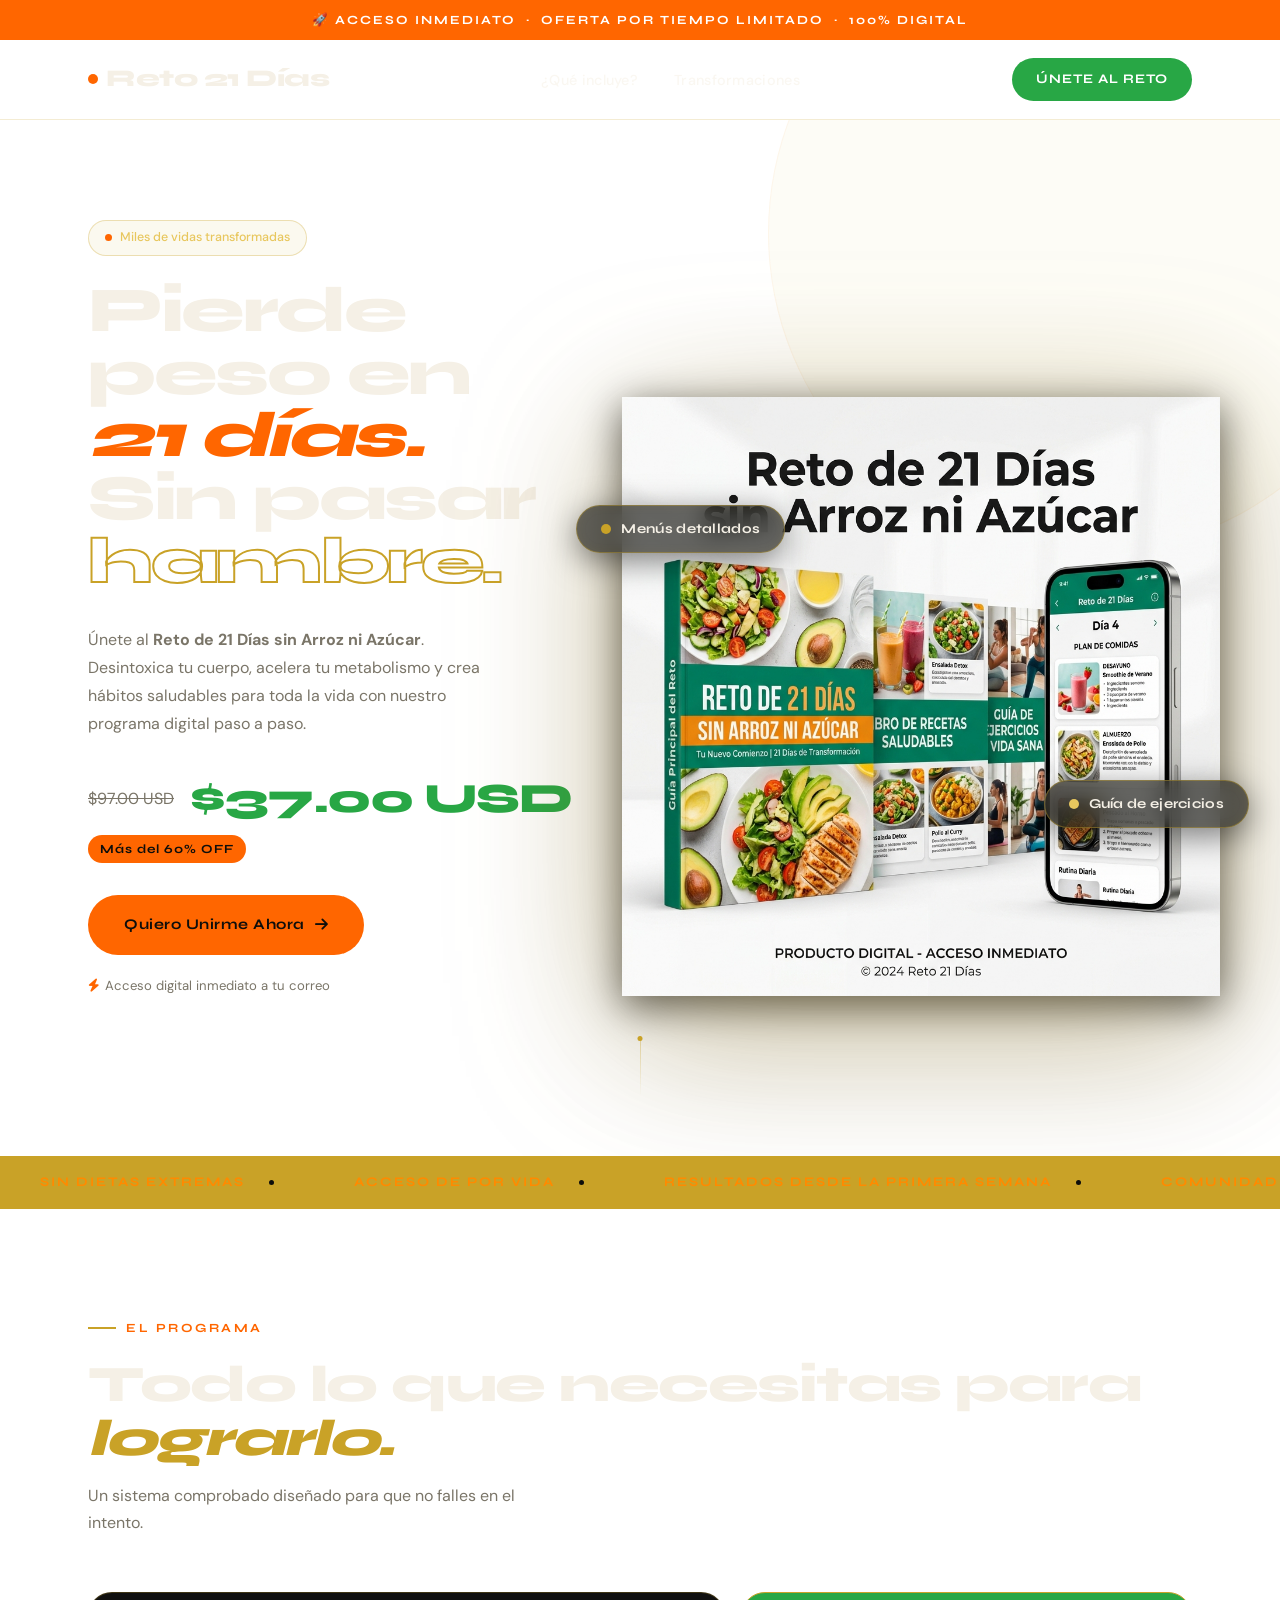
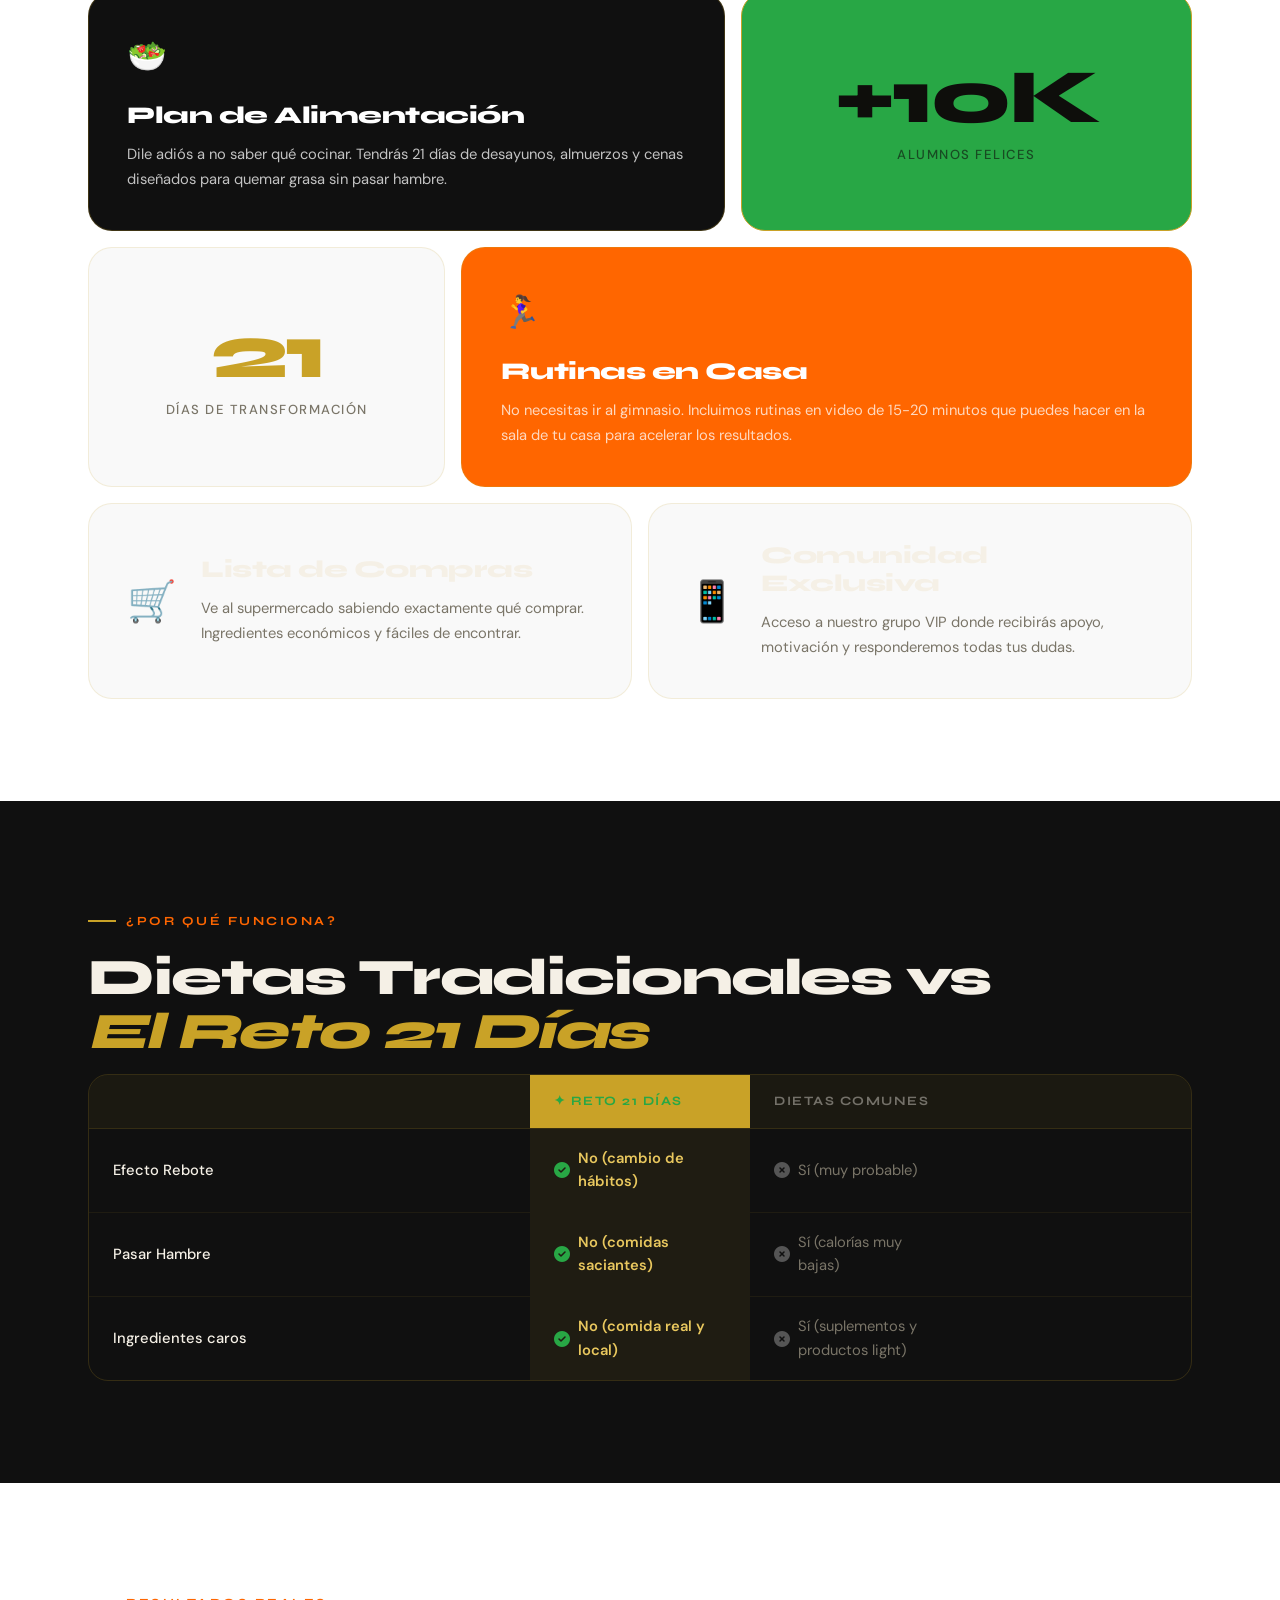
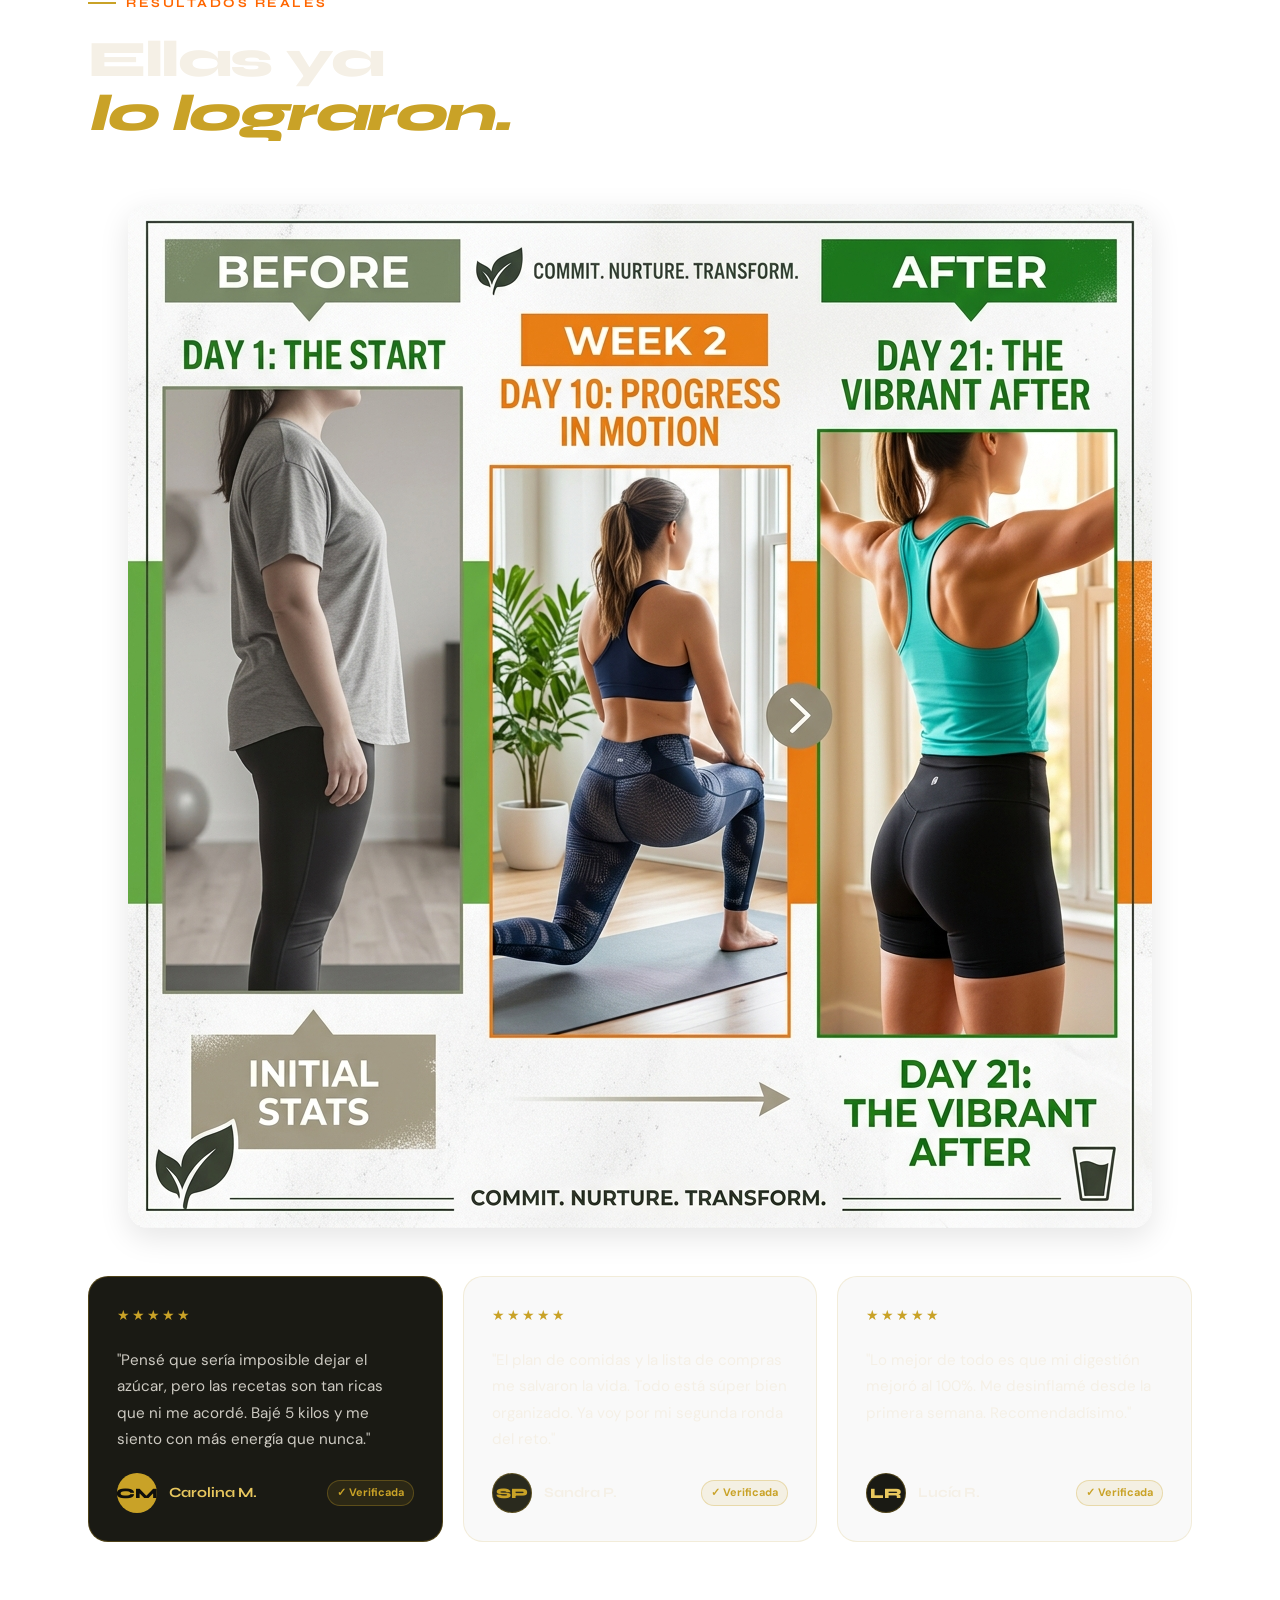
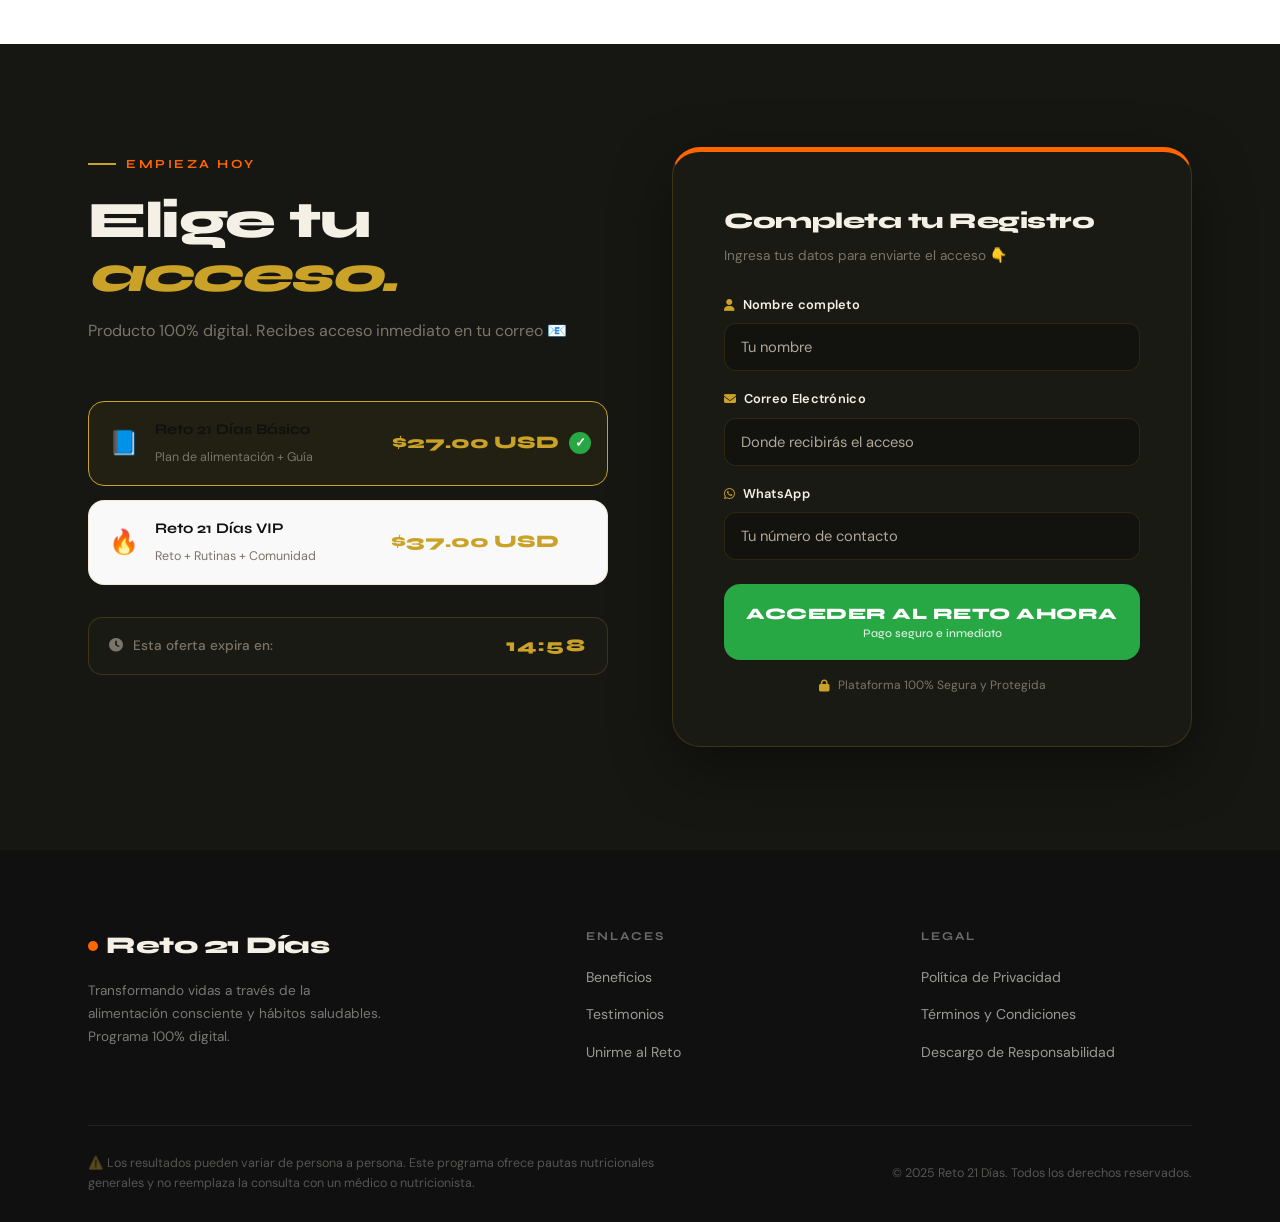
==== commit 13c85441: "feat: adapt landing for Reto 21 dias digital product" ====
--- a/index.html
+++ b/index.html
@@ -3,52 +3,48 @@
 <head>
   <meta charset="UTF-8">
   <meta name="viewport" content="width=device-width, initial-scale=1.0">
-  <title>L-Treonato de Magnesio | Vida Sana — Potencia Cerebral y Sueño Profundo</title>
-  <meta name="description" content="El único magnesio que cruza la barrera hematoencefálica. Mejora tu memoria, claridad mental y sueño. Solo en Vida Sana. Pago contraentrega en toda Colombia.">
+  <title>Reto de 21 Días | Sin Arroz ni Azúcar</title>
+  <meta name="description" content="Transforma tu cuerpo en 21 días. Pierde peso, acelera tu metabolismo y recupera tu energía con el Reto Sin Arroz ni Azúcar. Acceso inmediato.">
   <link rel="stylesheet" href="style.css">
   <link rel="preconnect" href="https://fonts.googleapis.com">
   <link rel="preconnect" href="https://fonts.gstatic.com" crossorigin>
   <link href="https://fonts.googleapis.com/css2?family=Syne:wght@400;600;700;800&family=DM+Sans:ital,wght@0,300;0,400;0,500;1,300&display=swap" rel="stylesheet">
   <link rel="stylesheet" href="https://cdnjs.cloudflare.com/ajax/libs/font-awesome/6.5.0/css/all.min.css">
-  
-  <!-- Meta Pixel Code (Placeholder - Reemplaza 'PIXEL_ID' con tu ID real) -->
-  <script>
-    !function(f,b,e,v,n,t,s)
-    {if(f.fbq)return;n=f.fbq=function(){n.callMethod?
-    n.callMethod.apply(n,arguments):n.queue.push(arguments)};
-    if(!f._fbq)f._fbq=n;n.push=n;n.loaded=!0;n.version='2.0';
-    n.queue=[];t=b.createElement(e);t.async=!0;
-    t.src=v;s=b.getElementsByTagName(e)[0];
-    s.parentNode.insertBefore(t,s)}(window, document,'script',
-    'https://connect.facebook.net/en_US/fbevents.js');
-    fbq('init', 'PIXEL_ID');
-    fbq('track', 'PageView');
-  </script>
-  <noscript><img height="1" width="1" style="display:none"
-    src="https://www.facebook.com/tr?id=PIXEL_ID&ev=PageView&noscript=1"
-  /></noscript>
-  <!-- End Meta Pixel Code -->
+  <style>
+    :root {
+      --mint: #FF8A00; /* Changing mint to Orange for energetic feel */
+      --forest: #101010;
+      --leaf: #FF6600;
+      --cream: #FFF;
+      --off-white: #F9F9F9;
+      --terra: #28A745; /* Green for health */
+    }
+    .hero-img-bg { background: linear-gradient(135deg, rgba(255,138,0,0.2) 0%, rgba(40,167,69,0.2) 100%); }
+    .hero-circle { border: 1px solid rgba(255,138,0,0.15); }
+    .bento-card.dark { background: var(--forest); color: white; }
+    .bento-card.terra { background: var(--terra); color: white; }
+    .bento-card.leaf { background: var(--leaf); color: white; }
+  </style>
 </head>
 <body>
 
   <!-- Announce Bar -->
-  <div class="announce-bar">
-    🚚 Envío gratis &nbsp;·&nbsp; Pago contraentrega en toda Colombia &nbsp;·&nbsp; Garantía Vida Sana
+  <div class="announce-bar" style="background: var(--leaf); color: white;">
+    🚀 Acceso Inmediato &nbsp;·&nbsp; Oferta por tiempo limitado &nbsp;·&nbsp; 100% Digital
   </div>
 
   <!-- Header -->
   <header id="header">
     <div class="container header-inner">
       <a href="#" class="logo">
-        <span class="logo-dot"></span>
-        Vida Sana
+        <span class="logo-dot" style="background: var(--leaf);"></span>
+        Reto 21 Días
       </a>
       <ul class="nav-links" id="navLinks">
-        <li><a href="#beneficios">Beneficios</a></li>
-        <li><a href="#ciencia">Ciencia</a></li>
-        <li><a href="#testimonios">Testimonios</a></li>
+        <li><a href="#beneficios">¿Qué incluye?</a></li>
+        <li><a href="#testimonios">Transformaciones</a></li>
       </ul>
-      <a href="#pedido" class="btn-header">Pedir Ahora</a>
+      <a href="#pedido" class="btn-header" style="background: var(--terra); color: white;">Únete al Reto</a>
       <button class="hamburger" id="hamburger" aria-label="Menú">
         <span></span><span></span><span></span>
       </button>
@@ -64,33 +60,33 @@
         <!-- Text -->
         <div class="hero-text">
           <span class="hero-label">
-            <span></span>
-            Único con respaldo del MIT
+            <span style="background: var(--leaf);"></span>
+            Miles de vidas transformadas
           </span>
           <h1 class="hero-title">
-            Activa tu
-            <span class="line-accent">cerebro.</span>
-            <span class="line-outline">Duerme</span>
-            profundo.
+            Pierde peso en
+            <span class="line-accent" style="color: var(--leaf);">21 días.</span>
+            Sin pasar
+            <span class="line-outline">hambre.</span>
           </h1>
           <p class="hero-body">
-            El L-Treonato de Magnesio es el único compuesto que eleva el magnesio directamente en el tejido cerebral — mejorando memoria, enfoque y calidad del sueño desde la primera semana.
+            Únete al <strong>Reto de 21 Días sin Arroz ni Azúcar</strong>. Desintoxica tu cuerpo, acelera tu metabolismo y crea hábitos saludables para toda la vida con nuestro programa digital paso a paso.
           </p>
 
           <div class="price-row">
-            <span class="price-old">$119.900</span>
-            <span class="price-main">$89.900</span>
-            <span class="price-tag">–25 % OFF</span>
+            <span class="price-old">$97.00 USD</span>
+            <span class="price-main" style="color: var(--terra);">$37.00 USD</span>
+            <span class="price-tag" style="background: var(--leaf);">Más del 60% OFF</span>
           </div>
 
           <div class="hero-cta-group">
-            <a href="#pedido" class="btn-main" id="heroCta">
-              <span>Pedir Contraentrega</span>
+            <a href="#pedido" class="btn-main" id="heroCta" style="background: var(--leaf); border-color: var(--leaf);">
+              <span>Quiero Unirme Ahora</span>
               <i class="fas fa-arrow-right"></i>
             </a>
             <span class="hero-note">
-              <i class="fas fa-circle-check"></i>
-              Pagas al recibir en casa
+              <i class="fas fa-bolt" style="color: var(--leaf);"></i>
+              Acceso digital inmediato a tu correo
             </span>
           </div>
         </div>
@@ -98,16 +94,12 @@
         <!-- Image -->
         <div class="hero-visual">
           <div class="hero-img-bg" aria-hidden="true"></div>
-          <img
-            src="producto_hero.png"
-            alt="L-Treonato de Magnesio Vida Sana — 100 Softgels"
-            width="480"
-          >
+          <img src="reto21_hero.png" alt="Reto de 21 Días" width="480">
           <div class="hero-pill p1">
-            <span class="dot green"></span> 100 Softgels premium
+            <span class="dot green"></span> Menús detallados
           </div>
           <div class="hero-pill p2">
-            <span class="dot orange"></span> Resultados desde semana 1
+            <span class="dot orange"></span> Guía de ejercicios
           </div>
         </div>
 
@@ -124,18 +116,16 @@
   <div class="marquee-section" aria-hidden="true">
     <div class="marquee-track">
       <!-- duplicated for seamless loop -->
-      <span class="marquee-item">Cruza la barrera cerebral<span class="marquee-sep"></span></span>
-      <span class="marquee-item">Fórmula USA — Certificada GMP<span class="marquee-sep"></span></span>
-      <span class="marquee-item">Pago contraentrega<span class="marquee-sep"></span></span>
-      <span class="marquee-item">Sin gluten · Sin OGM · Sin soya<span class="marquee-sep"></span></span>
-      <span class="marquee-item">Nature Neuroscience — MIT<span class="marquee-sep"></span></span>
-      <span class="marquee-item">Envío gratis 2–4 días<span class="marquee-sep"></span></span>
-      <span class="marquee-item">Cruza la barrera cerebral<span class="marquee-sep"></span></span>
-      <span class="marquee-item">Fórmula USA — Certificada GMP<span class="marquee-sep"></span></span>
-      <span class="marquee-item">Pago contraentrega<span class="marquee-sep"></span></span>
-      <span class="marquee-item">Sin gluten · Sin OGM · Sin soya<span class="marquee-sep"></span></span>
-      <span class="marquee-item">Nature Neuroscience — MIT<span class="marquee-sep"></span></span>
-      <span class="marquee-item">Envío gratis 2–4 días<span class="marquee-sep"></span></span>
+      <span class="marquee-item">Sin dietas extremas<span class="marquee-sep"></span></span>
+      <span class="marquee-item">Acceso de por vida<span class="marquee-sep"></span></span>
+      <span class="marquee-item">Resultados desde la primera semana<span class="marquee-sep"></span></span>
+      <span class="marquee-item">Comunidad Privada<span class="marquee-sep"></span></span>
+      <span class="marquee-item">Menús fáciles de preparar<span class="marquee-sep"></span></span>
+      <span class="marquee-item">Sin dietas extremas<span class="marquee-sep"></span></span>
+      <span class="marquee-item">Acceso de por vida<span class="marquee-sep"></span></span>
+      <span class="marquee-item">Resultados desde la primera semana<span class="marquee-sep"></span></span>
+      <span class="marquee-item">Comunidad Privada<span class="marquee-sep"></span></span>
+      <span class="marquee-item">Menús fáciles de preparar<span class="marquee-sep"></span></span>
     </div>
   </div>
 
@@ -143,50 +133,50 @@
   <section class="benefits" id="beneficios">
     <div class="container">
       <div class="reveal">
-        <span class="section-tag">Beneficios</span>
-        <h2 class="section-title">Más que un magnesio<br><em>común.</em></h2>
-        <p class="section-sub">Cuatro razones por las que miles de colombianos ya lo toman cada noche.</p>
+        <span class="section-tag" style="color: var(--leaf);">El Programa</span>
+        <h2 class="section-title">Todo lo que necesitas para<br><em>lograrlo.</em></h2>
+        <p class="section-sub">Un sistema comprobado diseñado para que no falles en el intento.</p>
       </div>
 
       <div class="bento">
         <!-- Row 1 -->
         <div class="bento-card dark span-7 reveal">
-          <span class="bento-icon">🧠</span>
-          <h3>Súper Memoria</h3>
-          <p>Potencia la plasticidad sináptica — el mecanismo que usa tu cerebro para formar y retener recuerdos a largo plazo con mayor eficiencia.</p>
+          <span class="bento-icon">🥗</span>
+          <h3>Plan de Alimentación</h3>
+          <p>Dile adiós a no saber qué cocinar. Tendrás 21 días de desayunos, almuerzos y cenas diseñados para quemar grasa sin pasar hambre.</p>
         </div>
 
         <div class="bento-card terra span-5 bento-stat reveal">
-          <span class="big-stat">+5K</span>
-          <span class="big-label">Colombian clients</span>
+          <span class="big-stat">+10K</span>
+          <span class="big-label">Alumnos Felices</span>
         </div>
 
         <!-- Row 2 -->
         <div class="bento-card span-4 bento-stat reveal">
-          <span class="big-stat">4.9★</span>
-          <span class="big-label">Calificación promedio</span>
+          <span class="big-stat">21</span>
+          <span class="big-label">Días de transformación</span>
         </div>
 
         <div class="bento-card leaf span-8 reveal">
-          <span class="bento-icon">🌙</span>
-          <h3>Sueño Profundo Real</h3>
-          <p>Regula el hiperarousal cerebral nocturno para que tu cerebro descanse de verdad — sin somnolencia al día siguiente.</p>
+          <span class="bento-icon">🏃‍♀️</span>
+          <h3>Rutinas en Casa</h3>
+          <p>No necesitas ir al gimnasio. Incluimos rutinas en video de 15-20 minutos que puedes hacer en la sala de tu casa para acelerar los resultados.</p>
         </div>
 
         <!-- Row 3 -->
         <div class="bento-card span-6 bento-horizontal reveal">
-          <span class="bento-icon">⚡</span>
+          <span class="bento-icon">🛒</span>
           <div>
-            <h3>Claridad Mental</h3>
-            <p>Elimina la niebla mental y mejora el foco sostenido durante el día.</p>
+            <h3>Lista de Compras</h3>
+            <p>Ve al supermercado sabiendo exactamente qué comprar. Ingredientes económicos y fáciles de encontrar.</p>
           </div>
         </div>
 
         <div class="bento-card span-6 bento-horizontal reveal">
-          <span class="bento-icon">😌</span>
+          <span class="bento-icon">📱</span>
           <div>
-            <h3>Bye Bye Estrés</h3>
-            <p>Regula el cortisol y equilibra la respuesta de tu sistema nervioso.</p>
+            <h3>Comunidad Exclusiva</h3>
+            <p>Acceso a nuestro grupo VIP donde recibirás apoyo, motivación y responderemos todas tus dudas.</p>
           </div>
         </div>
       </div>
@@ -197,100 +187,30 @@
   <section class="comparison" id="ciencia">
     <div class="container">
       <div class="reveal">
-        <span class="section-tag">Comparación Científica</span>
-        <h2 class="section-title">¿Por qué el L-Treonato<br>y no otro?</h2>
-        <p class="section-sub">No todos los magnesios son iguales. La diferencia crucial está en qué tan lejos llegan.</p>
+        <span class="section-tag" style="color: var(--leaf);">¿Por qué funciona?</span>
+        <h2 class="section-title">Dietas Tradicionales vs<br><em>El Reto 21 Días</em></h2>
       </div>
 
       <div class="comp-table reveal">
         <div class="comp-head">
           <div class="comp-head-cell"></div>
-          <div class="comp-head-cell hl">✦ L-Treonato</div>
-          <div class="comp-head-cell">Citrato</div>
-          <div class="comp-head-cell">Glicinato</div>
+          <div class="comp-head-cell hl" style="color: var(--terra);">✦ Reto 21 Días</div>
+          <div class="comp-head-cell">Dietas Comunes</div>
         </div>
         <div class="comp-row">
-          <div class="comp-cell label">Cruza la barrera cerebral</div>
-          <div class="comp-cell hl"><i class="fas fa-circle-check ico-yes"></i> Sí</div>
-          <div class="comp-cell"><i class="fas fa-circle-xmark ico-no"></i> No</div>
-          <div class="comp-cell"><i class="fas fa-circle-xmark ico-no"></i> No</div>
+          <div class="comp-cell label">Efecto Rebote</div>
+          <div class="comp-cell hl"><i class="fas fa-circle-check ico-yes" style="color: var(--terra);"></i> No (cambio de hábitos)</div>
+          <div class="comp-cell"><i class="fas fa-circle-xmark ico-no"></i> Sí (muy probable)</div>
         </div>
         <div class="comp-row">
-          <div class="comp-cell label">Mejora la memoria</div>
-          <div class="comp-cell hl"><i class="fas fa-circle-check ico-yes"></i> Sí</div>
-          <div class="comp-cell"><i class="fas fa-circle-xmark ico-no"></i> No</div>
-          <div class="comp-cell"><i class="fas fa-triangle-exclamation ico-mid"></i> Parcial</div>
+          <div class="comp-cell label">Pasar Hambre</div>
+          <div class="comp-cell hl"><i class="fas fa-circle-check ico-yes" style="color: var(--terra);"></i> No (comidas saciantes)</div>
+          <div class="comp-cell"><i class="fas fa-circle-xmark ico-no"></i> Sí (calorías muy bajas)</div>
         </div>
         <div class="comp-row">
-          <div class="comp-cell label">Calidad de sueño</div>
-          <div class="comp-cell hl"><i class="fas fa-circle-check ico-yes"></i> Excelente</div>
-          <div class="comp-cell"><i class="fas fa-triangle-exclamation ico-mid"></i> Regular</div>
-          <div class="comp-cell"><i class="fas fa-circle-check ico-yes"></i> Buena</div>
-        </div>
-        <div class="comp-row">
-          <div class="comp-cell label">Sin efectos laxantes</div>
-          <div class="comp-cell hl"><i class="fas fa-circle-check ico-yes"></i> Sí</div>
-          <div class="comp-cell"><i class="fas fa-circle-xmark ico-no"></i> No</div>
-          <div class="comp-cell"><i class="fas fa-circle-check ico-yes"></i> Sí</div>
-        </div>
-        <div class="comp-row">
-          <div class="comp-cell label">Absorción cerebral</div>
-          <div class="comp-cell hl"><i class="fas fa-circle-check ico-yes"></i> Alta</div>
-          <div class="comp-cell"><i class="fas fa-circle-xmark ico-no"></i> Baja</div>
-          <div class="comp-cell"><i class="fas fa-triangle-exclamation ico-mid"></i> Media</div>
-        </div>
-      </div>
-
-      <!-- Science detail -->
-      <div class="science-layout" style="margin-top: clamp(60px, 8vw, 100px);">
-        <div class="science-img-wrap reveal-left">
-          <div class="science-img-bg-shape" aria-hidden="true"></div>
-          <img
-            src="producto_ciencia.png"
-            alt="Información Nutricional L-Treonato de Magnesio"
-          >
-          <div class="science-badge" aria-hidden="true">
-            <strong>1000</strong>
-            <small>mg por porción</small>
-          </div>
-        </div>
-        <div class="science-content reveal-right">
-          <span class="section-tag" style="color:var(--mint);">
-            <span style="display:block;width:28px;height:2px;background:var(--mint);"></span>
-            Respaldo Científico
-          </span>
-          <h2 class="section-title" style="color:var(--cream);">Desarrollado en el MIT.</h2>
-          <p style="color:rgba(250,246,238,0.55);font-size:0.97rem;line-height:1.75;margin-bottom:24px;">
-            Investigadores del Instituto Tecnológico de Massachusetts (MIT) desarrollaron el L-Treonato de Magnesio y publicaron sus hallazgos en la revista <em>Nature Neuroscience</em>, demostrando que es el único compuesto capaz de elevar significativamente el magnesio en el tejido cerebral.
-          </p>
-          <ul class="science-checklist">
-            <li>
-              <span class="check-circle"><i class="fas fa-check"></i></span>
-              1000 mg de Magnesio L-Treonato por porción (3 softgels).
-            </li>
-            <li>
-              <span class="check-circle"><i class="fas fa-check"></i></span>
-              Cápsulas blandas — fácil deglución, absorción rápida.
-            </li>
-            <li>
-              <span class="check-circle"><i class="fas fa-check"></i></span>
-              Sin efectos laxantes. Sin gluten. Sin OGM. Sin soya.
-            </li>
-            <li>
-              <span class="check-circle"><i class="fas fa-check"></i></span>
-              Manufacturado bajo certificación GMP en USA.
-            </li>
-          </ul>
-
-          <!-- Health Disclaimer Box -->
-          <div class="health-disclaimer-box reveal">
-            <i class="fas fa-hand-holding-medical"></i>
-            <p><strong>Aviso Importante:</strong> Este producto es un suplemento dietario. No es un medicamento. No debe utilizarse para el diagnóstico, tratamiento o cura de ninguna enfermedad. Consulte a su médico antes de consumir.</p>
-          </div>
-
-          <a href="#pedido" class="btn-outline">
-            Ver la oferta <i class="fas fa-arrow-right"></i>
-          </a>
+          <div class="comp-cell label">Ingredientes caros</div>
+          <div class="comp-cell hl"><i class="fas fa-circle-check ico-yes" style="color: var(--terra);"></i> No (comida real y local)</div>
+          <div class="comp-cell"><i class="fas fa-circle-xmark ico-no"></i> Sí (suplementos y productos light)</div>
         </div>
       </div>
     </div>
@@ -301,105 +221,49 @@
     <div class="container">
       <div class="testi-header reveal">
         <div>
-          <span class="section-tag">Testimonios Verificados</span>
-          <h2 class="section-title">Lo que dicen<br><em>nuestros clientes.</em></h2>
-        </div>
-        <div class="rating-block">
-          <div class="rating-stars">★★★★★</div>
-          <div class="rating-big">4.9</div>
-          <div class="rating-label">+5.000 reseñas</div>
-        </div>
+          <span class="section-tag" style="color: var(--leaf);">Resultados Reales</span>
+          <h2 class="section-title">Ellas ya<br><em>lo lograron.</em></h2>
+        </div>
+      </div>
+
+      <div style="text-align: center; margin-bottom: 40px;" class="reveal">
+        <img src="reto21_transform.png" alt="Resultados antes y después" style="max-width: 100%; border-radius: 20px; box-shadow: 0 10px 30px rgba(0,0,0,0.1);">
       </div>
 
       <div class="testi-grid">
         <div class="testi-card reveal">
           <div class="testi-stars">★★★★★</div>
-          <p class="testi-quote">"Empecé a tomarlo para dormir mejor y después de 3 semanas mi memoria mejoró muchísimo. Recuerdo conversaciones de días atrás con facilidad. ¡Totalmente recomendado!"</p>
+          <p class="testi-quote">"Pensé que sería imposible dejar el azúcar, pero las recetas son tan ricas que ni me acordé. Bajé 5 kilos y me siento con más energía que nunca."</p>
           <div class="testi-footer">
-            <div class="testi-avatar">MG</div>
+            <div class="testi-avatar">CM</div>
             <div>
-              <strong class="testi-name">Martha Guerrero</strong>
-              <span class="testi-loc">Bogotá D.C.</span>
-            </div>
-            <span class="testi-verified">✓ Verificado</span>
+              <strong class="testi-name">Carolina M.</strong>
+            </div>
+            <span class="testi-verified">✓ Verificada</span>
           </div>
         </div>
 
         <div class="testi-card reveal">
           <div class="testi-stars">★★★★★</div>
-          <p class="testi-quote">"Soy médico y era escéptico, pero los estudios del MIT me convencieron. 30 días después la calidad del sueño es notablemente distinta. Ya lo recomiendo a pacientes."</p>
+          <p class="testi-quote">"El plan de comidas y la lista de compras me salvaron la vida. Todo está súper bien organizado. Ya voy por mi segunda ronda del reto."</p>
           <div class="testi-footer">
-            <div class="testi-avatar">JR</div>
+            <div class="testi-avatar">SP</div>
             <div>
-              <strong class="testi-name">Dr. Julián Restrepo</strong>
-              <span class="testi-loc">Medellín, Antioquia</span>
-            </div>
-            <span class="testi-verified">✓ Verificado</span>
+              <strong class="testi-name">Sandra P.</strong>
+            </div>
+            <span class="testi-verified">✓ Verificada</span>
           </div>
         </div>
 
         <div class="testi-card reveal">
           <div class="testi-stars">★★★★★</div>
-          <p class="testi-quote">"Tenía mucha ansiedad y no podía concentrarme. Dos semanas tomando esto y la neblina mental desapareció. Trabajo el doble de productivo y duermo profundo."</p>
+          <p class="testi-quote">"Lo mejor de todo es que mi digestión mejoró al 100%. Me desinflamé desde la primera semana. Recomendadísimo."</p>
           <div class="testi-footer">
-            <div class="testi-avatar">AC</div>
+            <div class="testi-avatar">LR</div>
             <div>
-              <strong class="testi-name">Alejandro Cardona</strong>
-              <span class="testi-loc">Cali, Valle del Cauca</span>
-            </div>
-            <span class="testi-verified">✓ Verificado</span>
-          </div>
-        </div>
-      </div>
-    </div>
-  </section>
-
-  <!-- ============ FAQ SECTION ============ -->
-  <section class="faq" id="faq">
-    <div class="container">
-      <div class="reveal" style="text-align: center; margin-bottom: 50px;">
-        <span class="section-tag">Dudas frecuentes</span>
-        <h2 class="section-title">Preguntas <em>comunes.</em></h2>
-      </div>
-
-      <div class="faq-grid">
-        <div class="faq-item reveal">
-          <button class="faq-question">
-            <span>¿Es seguro el L-Treonato de Magnesio?</span>
-            <i class="fas fa-plus"></i>
-          </button>
-          <div class="faq-answer">
-            <p>Sí, es totalmente seguro. Es un compuesto desarrollado por investigadores del MIT y fabricado bajo estrictos estándares GMP en USA. No tiene efectos secundarios laxantes como otros tipos de magnesio.</p>
-          </div>
-        </div>
-
-        <div class="faq-item reveal">
-          <button class="faq-question">
-            <span>¿Cuánto demora el envío en llegar?</span>
-            <i class="fas fa-plus"></i>
-          </button>
-          <div class="faq-answer">
-            <p>Realizamos envíos a toda Colombia. El tiempo estimado de entrega es de 2 a 4 días hábiles dependiendo de tu ciudad. Te enviamos la guía de rastreo por WhatsApp.</p>
-          </div>
-        </div>
-
-        <div class="faq-item reveal">
-          <button class="faq-question">
-            <span>¿Cómo se realiza el pago contraentrega?</span>
-            <i class="fas fa-plus"></i>
-          </button>
-          <div class="faq-answer">
-            <p>Es muy sencillo: haces tu pedido hoy y pagas en efectivo únicamente cuando el repartidor llegue a tu casa con el producto. Sin riesgos.</p>
-          </div>
-        </div>
-
-        <div class="faq-item reveal">
-          <button class="faq-question">
-            <span>¿Qué pasa si el producto no me funciona?</span>
-            <i class="fas fa-plus"></i>
-          </button>
-          <div class="faq-answer">
-            <p>Nuestra garantía Vida Sana cubre cualquier defecto de fábrica. Si tienes dudas sobre cómo tomarlo para obtener mejores resultados, nuestro equipo de soporte te asesorará por WhatsApp.</p>
+              <strong class="testi-name">Lucía R.</strong>
+            </div>
+            <span class="testi-verified">✓ Verificada</span>
           </div>
         </div>
       </div>
@@ -413,87 +277,68 @@
 
         <!-- Left -->
         <div class="order-left reveal-left">
-          <span class="section-tag">Pedir Ahora</span>
-          <h2 class="section-title">Elige tu<br><em>pack.</em></h2>
-          <p class="section-sub">Pago al recibir — envío gratis a toda Colombia 🇨🇴</p>
+          <span class="section-tag" style="color: var(--leaf);">Empieza Hoy</span>
+          <h2 class="section-title">Elige tu<br><em>acceso.</em></h2>
+          <p class="section-sub">Producto 100% digital. Recibes acceso inmediato en tu correo 📧</p>
 
           <div class="order-promo-pills">
             <div class="promo-pill active" data-val="1" onclick="selectPack(this)">
-              <span class="pill-emoji">🛒</span>
+              <span class="pill-emoji">📘</span>
               <div class="pill-info">
-                <strong>1 Frasco — 100 Softgels</strong>
-                <span>Ideal para empezar</span>
+                <strong>Reto 21 Días Básico</strong>
+                <span>Plan de alimentación + Guía</span>
               </div>
-              <span class="pill-price">$89.900</span>
+              <span class="pill-price">$27.00 USD</span>
             </div>
             <div class="promo-pill" data-val="2" onclick="selectPack(this)">
-              <span class="pill-emoji">🎁</span>
-              <div class="pill-info">
-                <strong>2 Frascos — Mayor Ahorro</strong>
-                <span>Ahorras $9.900 — más popular</span>
-              </div>
-              <span class="pill-price">$169.900</span>
-            </div>
-            <div class="promo-pill" data-val="3" onclick="selectPack(this)">
               <span class="pill-emoji">🔥</span>
               <div class="pill-info">
-                <strong>3 Frascos — Máximo Ahorro</strong>
-                <span>Mejor precio por frasco</span>
+                <strong>Reto 21 Días VIP</strong>
+                <span>Reto + Rutinas + Comunidad</span>
               </div>
-              <span class="pill-price">$239.900</span>
+              <span class="pill-price">$37.00 USD</span>
             </div>
           </div>
 
           <div class="order-timer">
             <i class="fas fa-clock"></i>
-            Oferta expira en:
+            Esta oferta expira en:
             <span id="timer">15:00</span>
           </div>
         </div>
 
         <!-- Right — Form -->
-        <div class="order-form-box reveal-right">
-          <h3 class="form-title">Tu Pedido</h3>
-          <p class="form-sub">Completa tus datos y recíbelo en casa 🏠</p>
+        <div class="order-form-box reveal-right" style="border-top: 5px solid var(--leaf);">
+          <h3 class="form-title">Completa tu Registro</h3>
+          <p class="form-sub">Ingresa tus datos para enviarte el acceso 👇</p>
 
           <form id="orderForm">
-            <input type="hidden" id="cantidad" value="1">
+            <input type="hidden" id="cantidad" value="2">
 
             <div class="field">
               <label for="nombre"><i class="fas fa-user"></i> Nombre completo</label>
-              <input type="text" id="nombre" placeholder="Tu nombre y apellido" required>
+              <input type="text" id="nombre" placeholder="Tu nombre" required>
             </div>
 
             <div class="field">
-              <label for="telefono"><i class="fab fa-whatsapp"></i> WhatsApp / Celular</label>
-              <input type="tel" id="telefono" placeholder="3XX XXX XXXX" required>
-            </div>
-
-            <div class="field-row">
-              <div class="field">
-                <label for="ciudad"><i class="fas fa-city"></i> Ciudad</label>
-                <input type="text" id="ciudad" placeholder="Ej: Bogotá" required>
-              </div>
-              <div class="field">
-                <label for="depto"><i class="fas fa-map"></i> Departamento</label>
-                <input type="text" id="depto" placeholder="Ej: Antioquia" required>
-              </div>
+              <label for="email"><i class="fas fa-envelope"></i> Correo Electrónico</label>
+              <input type="email" id="email" placeholder="Donde recibirás el acceso" required>
             </div>
 
             <div class="field">
-              <label for="direccion"><i class="fas fa-location-dot"></i> Dirección completa</label>
-              <input type="text" id="direccion" placeholder="Calle, Carrera, Apto, Barrio" required>
-            </div>
-
-            <button type="submit" class="btn-submit" id="submitBtn">
-              <span>Confirmar Pedido</span>
-              <span class="sub">Pago en casa al recibir</span>
+              <label for="telefono"><i class="fab fa-whatsapp"></i> WhatsApp</label>
+              <input type="tel" id="telefono" placeholder="Tu número de contacto" required>
+            </div>
+
+            <button type="submit" class="btn-submit" id="submitBtn" style="background: var(--terra);">
+              <span>Acceder al Reto Ahora</span>
+              <span class="sub">Pago seguro e inmediato</span>
             </button>
           </form>
 
           <div class="form-assurance">
             <i class="fas fa-lock"></i>
-            Datos protegidos · Pago 100% seguro al recibir
+            Plataforma 100% Segura y Protegida
           </div>
         </div>
 
@@ -507,46 +352,41 @@
       <div class="footer-top">
         <div class="footer-brand">
           <div class="logo">
-            <span class="logo-dot"></span>Vida Sana
-          </div>
-          <p>Traemos suplementos de máxima calidad, respaldados por la ciencia, directo a tu puerta. Pago contraentrega en toda Colombia — sin riesgo.</p>
+            <span class="logo-dot" style="background: var(--leaf);"></span>Reto 21 Días
+          </div>
+          <p>Transformando vidas a través de la alimentación consciente y hábitos saludables. Programa 100% digital.</p>
         </div>
         <div class="footer-col">
-          <h6>Producto</h6>
+          <h6>Enlaces</h6>
           <ul>
             <li><a href="#beneficios">Beneficios</a></li>
-            <li><a href="#ciencia">Ciencia</a></li>
             <li><a href="#testimonios">Testimonios</a></li>
-            <li><a href="#pedido">Hacer Pedido</a></li>
+            <li><a href="#pedido">Unirme al Reto</a></li>
           </ul>
         </div>
         <div class="footer-col">
           <h6>Legal</h6>
           <ul>
-            <li><a href="politica-privacidad.html">Política de Privacidad</a></li>
-            <li><a href="terminos-condiciones.html">Términos y Condiciones</a></li>
-            <li><a href="politica-devoluciones.html">Política de Devoluciones</a></li>
+            <li><a href="#">Política de Privacidad</a></li>
+            <li><a href="#">Términos y Condiciones</a></li>
+            <li><a href="#">Descargo de Responsabilidad</a></li>
           </ul>
         </div>
       </div>
       <div class="footer-bottom">
-        <p class="footer-disclaimer">⚠️ Este producto es un suplemento dietario. No es un medicamento y no reemplaza una alimentación equilibrada. Registro Sanitario en trámite.</p>
-        <span>© 2025 Vida Sana. Todos los derechos reservados.</span>
+        <p class="footer-disclaimer">⚠️ Los resultados pueden variar de persona a persona. Este programa ofrece pautas nutricionales generales y no reemplaza la consulta con un médico o nutricionista.</p>
+        <span>© 2025 Reto 21 Días. Todos los derechos reservados.</span>
       </div>
     </div>
   </footer>
 
   <!-- Social Proof Notification -->
   <div class="notif-popup" id="notifPopup">
-    <span class="notif-live"></span>
-    <img
-      class="notif-img"
-      src="producto_hero.png"
-      alt="Producto"
-    >
+    <span class="notif-live" style="background: var(--leaf);"></span>
+    <img class="notif-img" src="reto21_hero.png" alt="Producto">
     <div class="notif-body">
-      <p id="notifText">Alguien en Bogotá acaba de pedir</p>
-      <small id="notifTime">Hace 3 minutos</small>
+      <p id="notifText">Alguien acaba de unirse al Reto</p>
+      <small id="notifTime">Hace 2 minutos</small>
     </div>
   </div>
 
--- a/style.css
+++ b/style.css
@@ -247,6 +247,37 @@
   position: relative;
   z-index: 1;
   min-height: clamp(520px, 70vh, 820px);
+}
+
+/* ── HEALTH DISCLAIMER BOX ────────────────── */
+.health-disclaimer-box {
+  background: rgba(201, 162, 39, 0.05);
+  border: 1px dashed rgba(201, 162, 39, 0.3);
+  border-radius: 16px;
+  padding: 20px;
+  margin: 24px 0 32px;
+  display: flex;
+  gap: 16px;
+  align-items: flex-start;
+}
+
+.health-disclaimer-box i {
+  color: var(--gold);
+  font-size: 1.2rem;
+  margin-top: 2px;
+}
+
+.health-disclaimer-box p {
+  font-size: 0.82rem !important;
+  line-height: 1.5 !important;
+  color: rgba(245, 240, 230, 0.6) !important;
+  margin-bottom: 0 !important;
+}
+
+.health-disclaimer-box strong {
+  color: var(--gold-light);
+  display: block;
+  margin-bottom: 4px;
 }
 
 .hero-label {
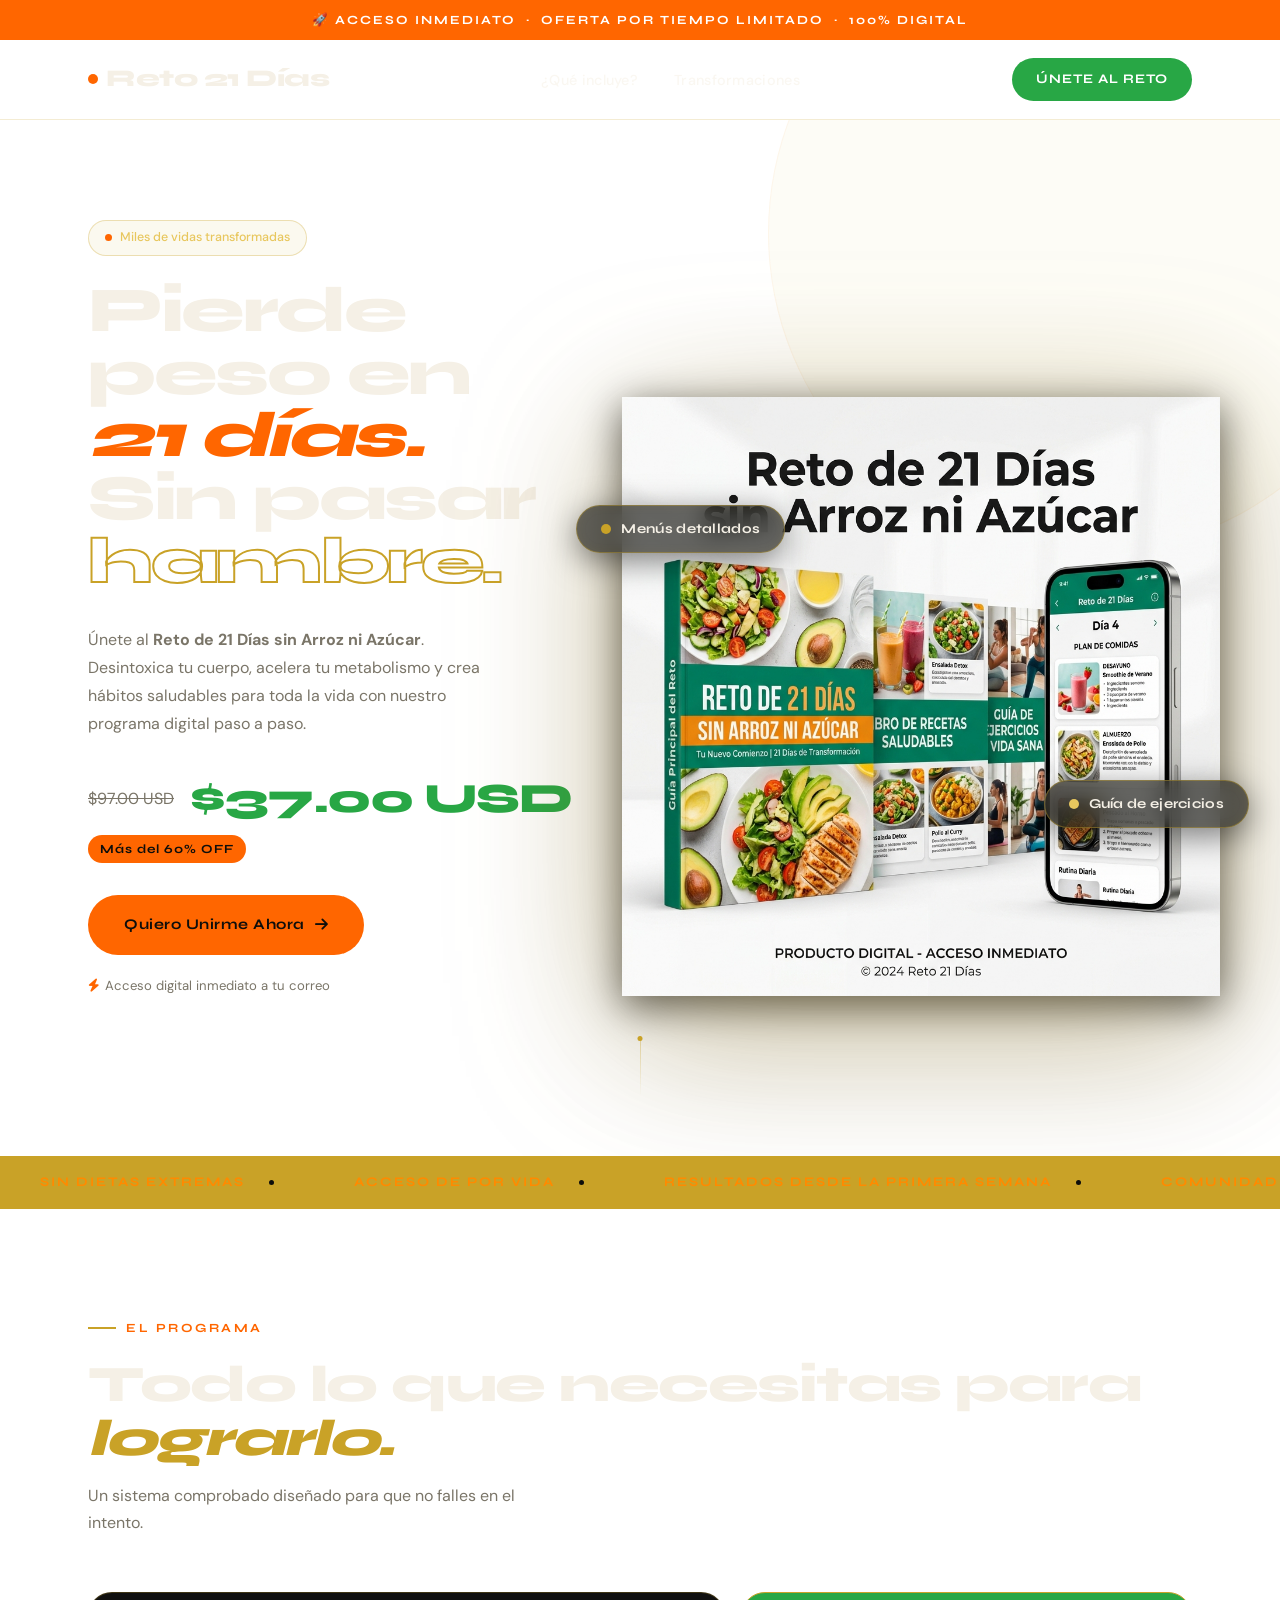
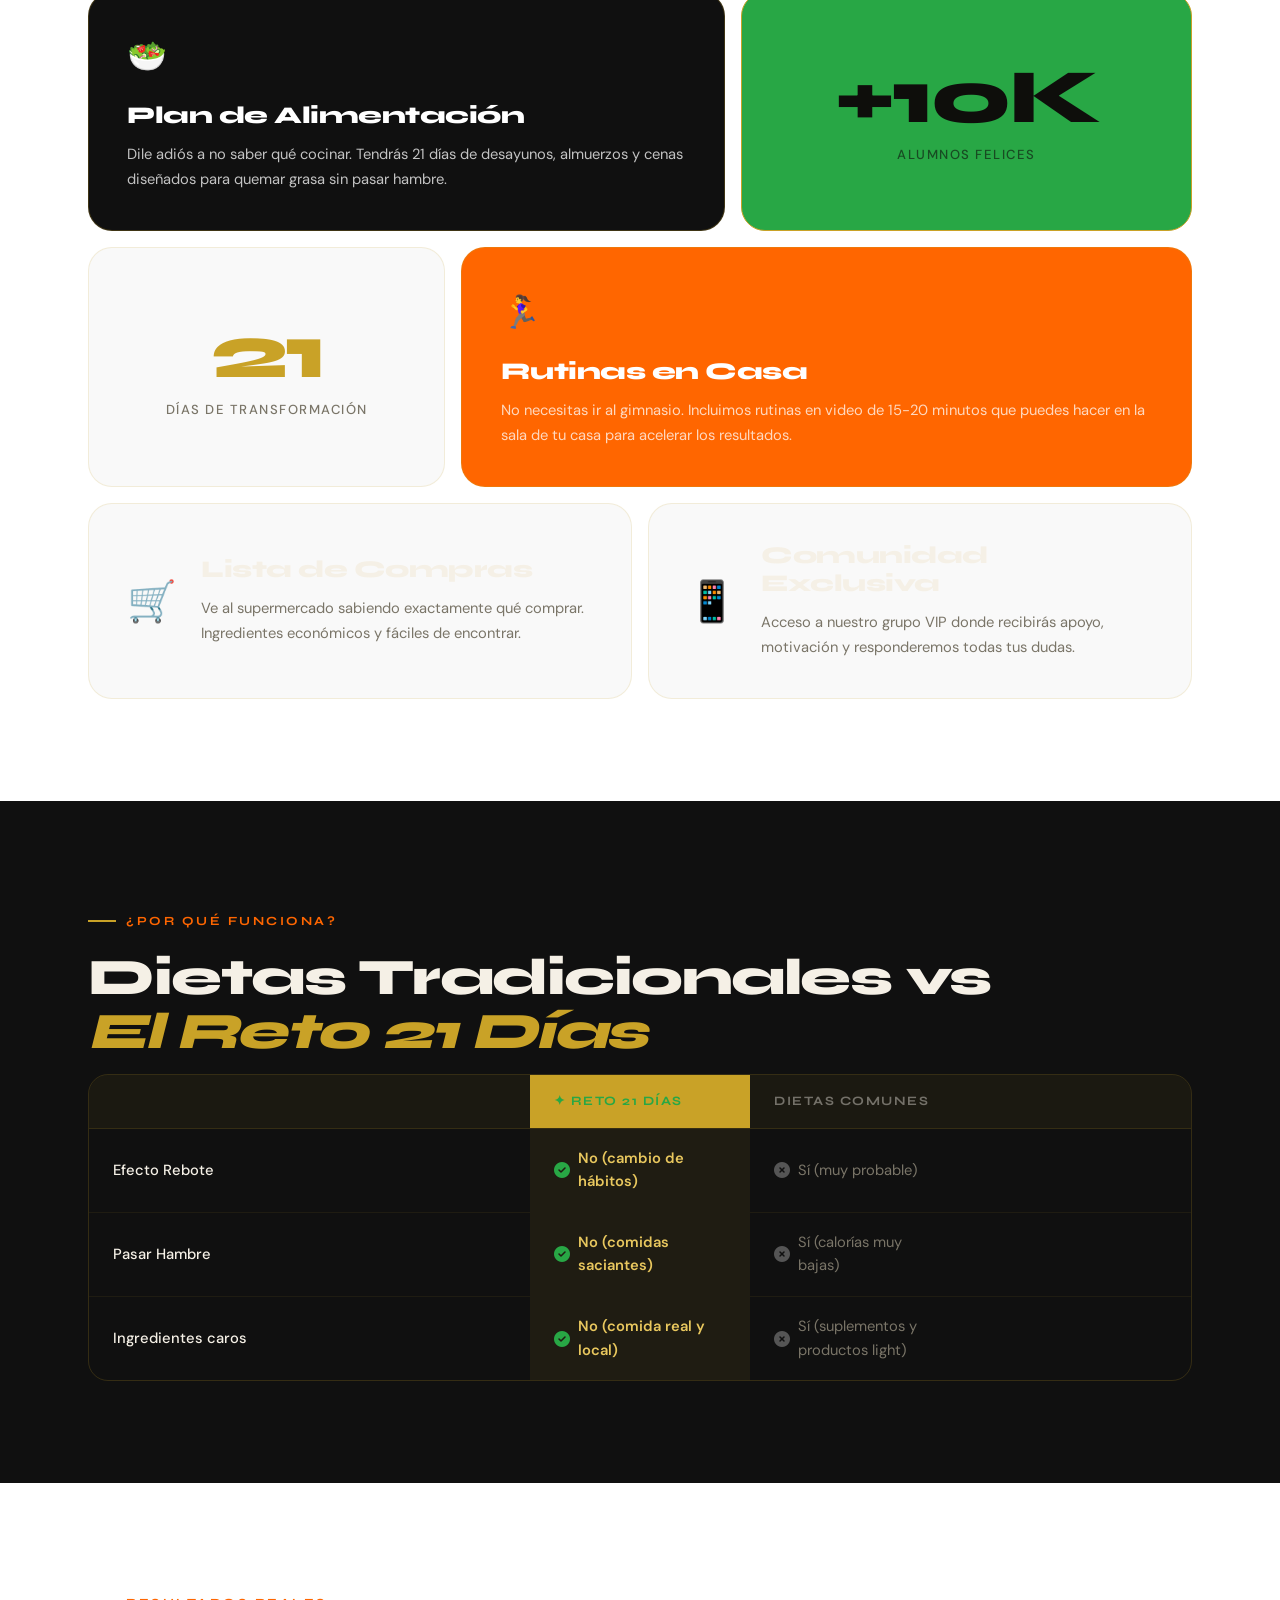
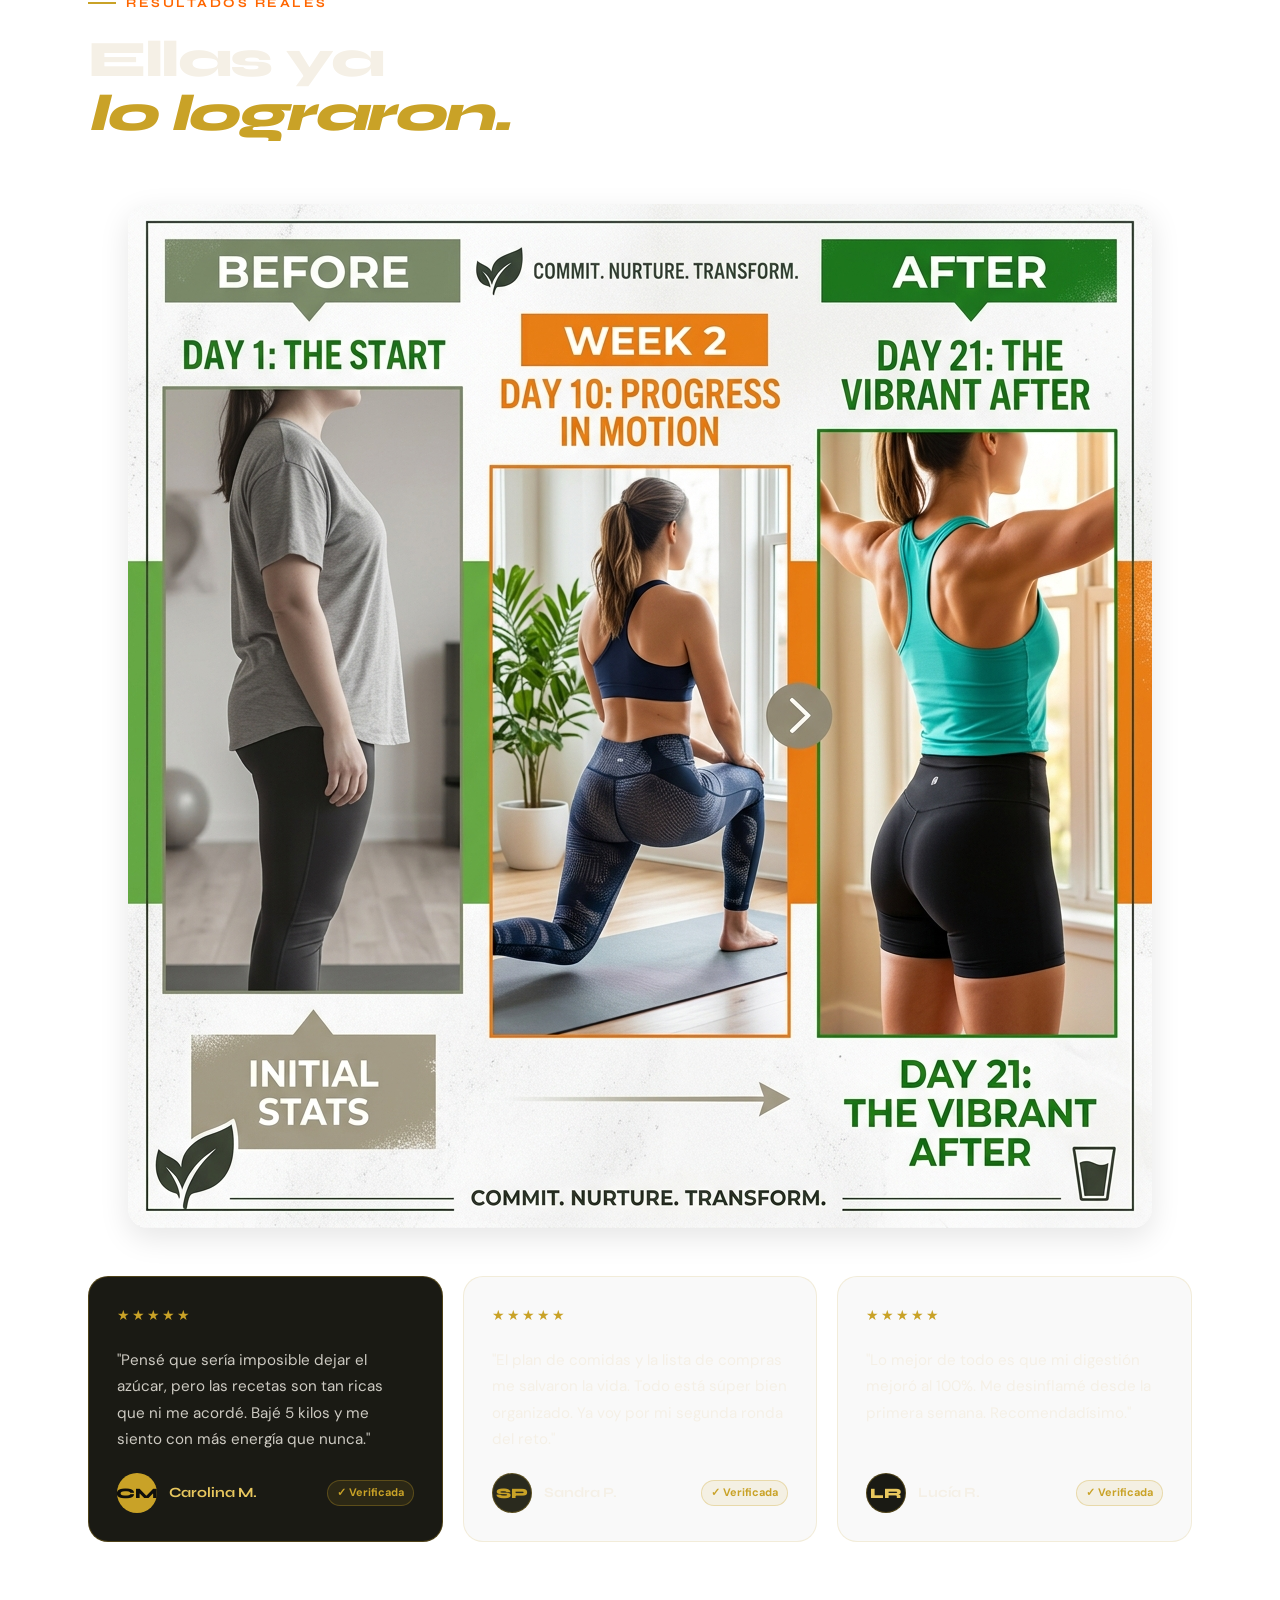
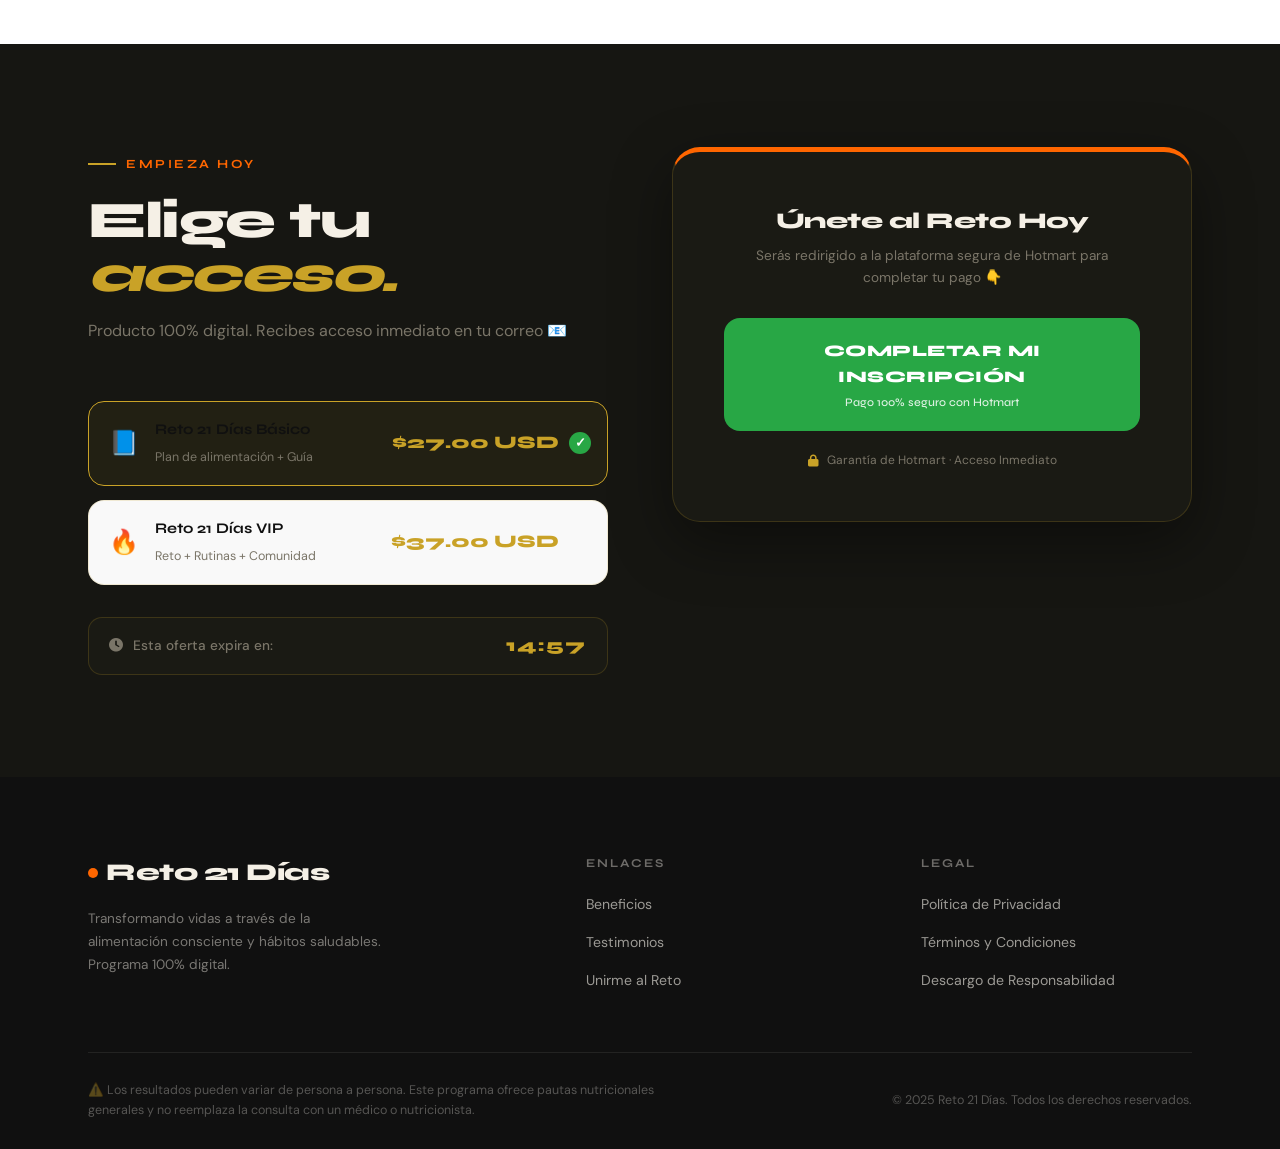
==== commit dd624b4a: "feat: change form to direct hotmart affiliate link" ====
--- a/index.html
+++ b/index.html
@@ -307,38 +307,19 @@
           </div>
         </div>
 
-        <!-- Right — Form -->
-        <div class="order-form-box reveal-right" style="border-top: 5px solid var(--leaf);">
-          <h3 class="form-title">Completa tu Registro</h3>
-          <p class="form-sub">Ingresa tus datos para enviarte el acceso 👇</p>
-
-          <form id="orderForm">
-            <input type="hidden" id="cantidad" value="2">
-
-            <div class="field">
-              <label for="nombre"><i class="fas fa-user"></i> Nombre completo</label>
-              <input type="text" id="nombre" placeholder="Tu nombre" required>
-            </div>
-
-            <div class="field">
-              <label for="email"><i class="fas fa-envelope"></i> Correo Electrónico</label>
-              <input type="email" id="email" placeholder="Donde recibirás el acceso" required>
-            </div>
-
-            <div class="field">
-              <label for="telefono"><i class="fab fa-whatsapp"></i> WhatsApp</label>
-              <input type="tel" id="telefono" placeholder="Tu número de contacto" required>
-            </div>
-
-            <button type="submit" class="btn-submit" id="submitBtn" style="background: var(--terra);">
-              <span>Acceder al Reto Ahora</span>
-              <span class="sub">Pago seguro e inmediato</span>
-            </button>
-          </form>
-
-          <div class="form-assurance">
+        <!-- Right — CTA -->
+        <div class="order-form-box reveal-right" style="border-top: 5px solid var(--leaf); text-align: center;">
+          <h3 class="form-title">Únete al Reto Hoy</h3>
+          <p class="form-sub" style="margin-bottom: 30px;">Serás redirigido a la plataforma segura de Hotmart para completar tu pago 👇</p>
+
+          <a href="https://go.hotmart.com/U105633012A?ap=3ce2" class="btn-submit" style="background: var(--terra); display: block; text-decoration: none;">
+            <span>Completar mi Inscripción</span>
+            <span class="sub">Pago 100% seguro con Hotmart</span>
+          </a>
+
+          <div class="form-assurance" style="margin-top: 20px;">
             <i class="fas fa-lock"></i>
-            Plataforma 100% Segura y Protegida
+            Garantía de Hotmart · Acceso Inmediato
           </div>
         </div>
 
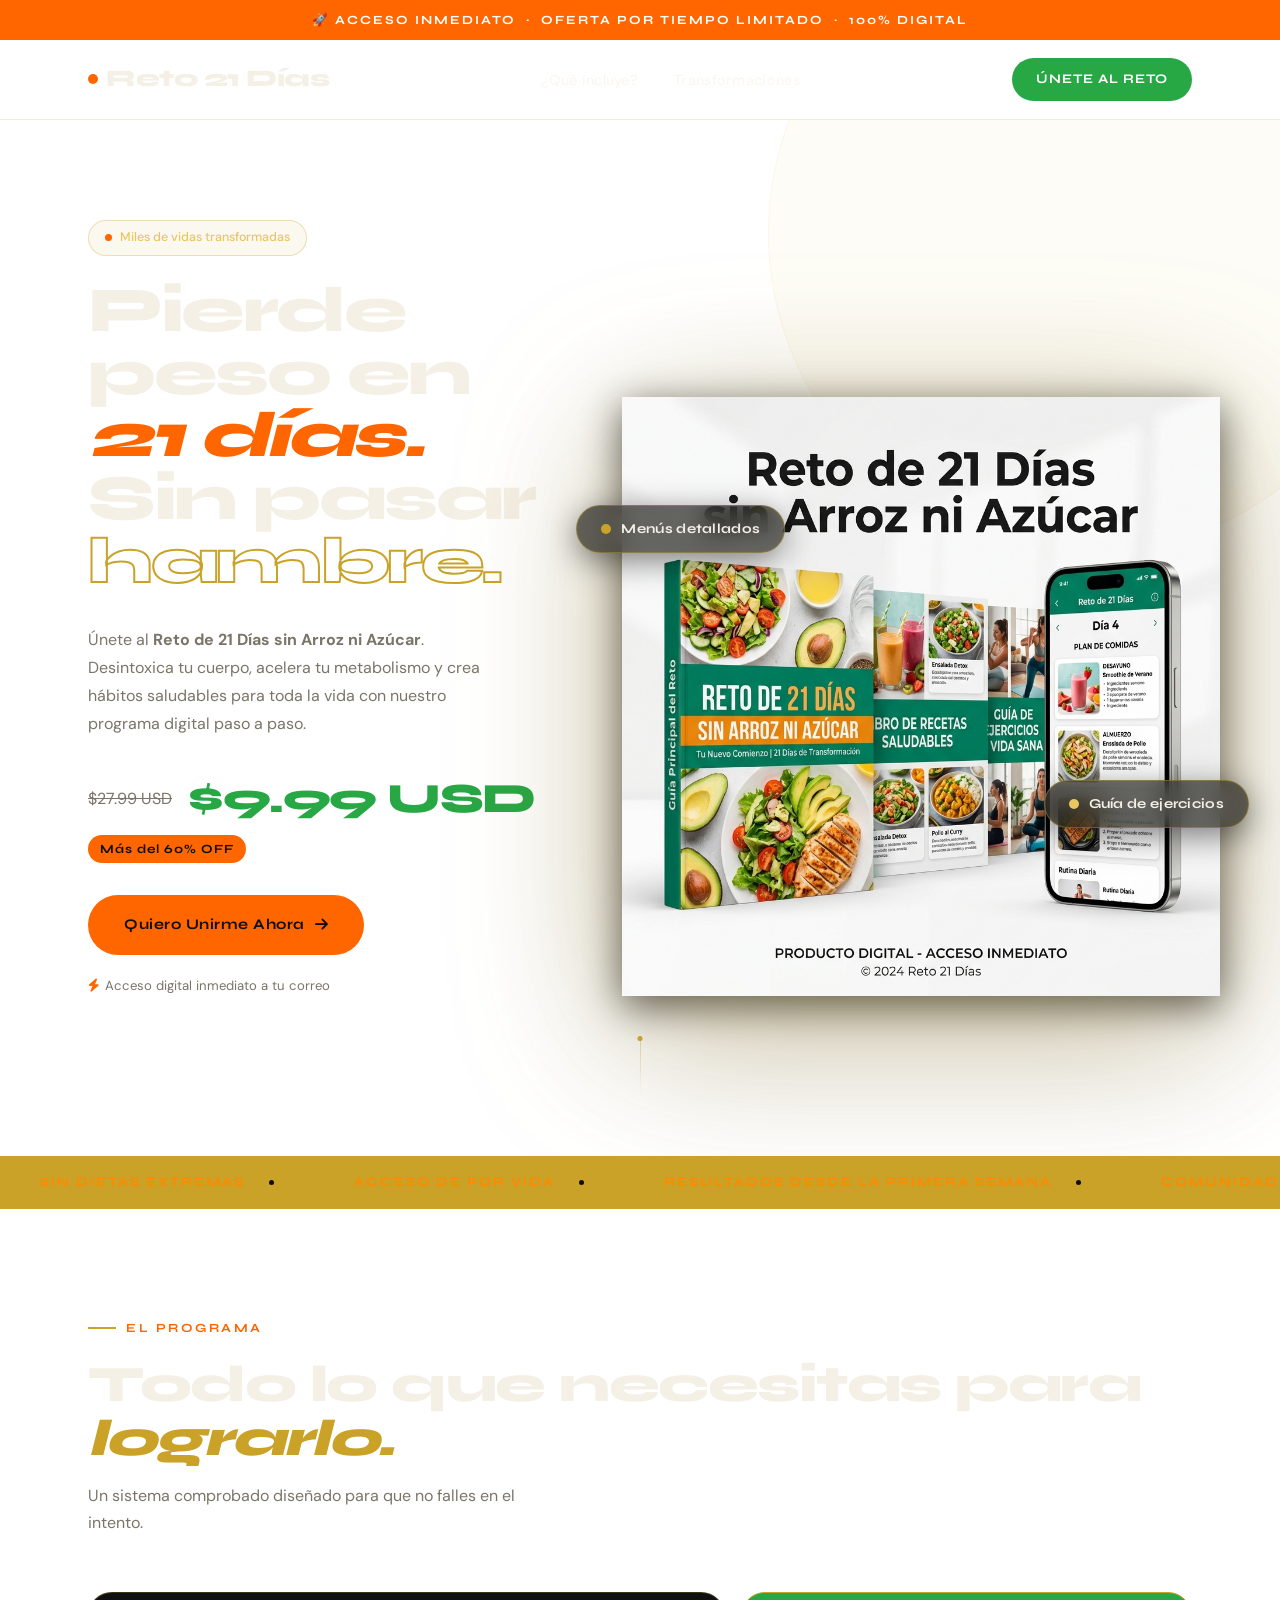
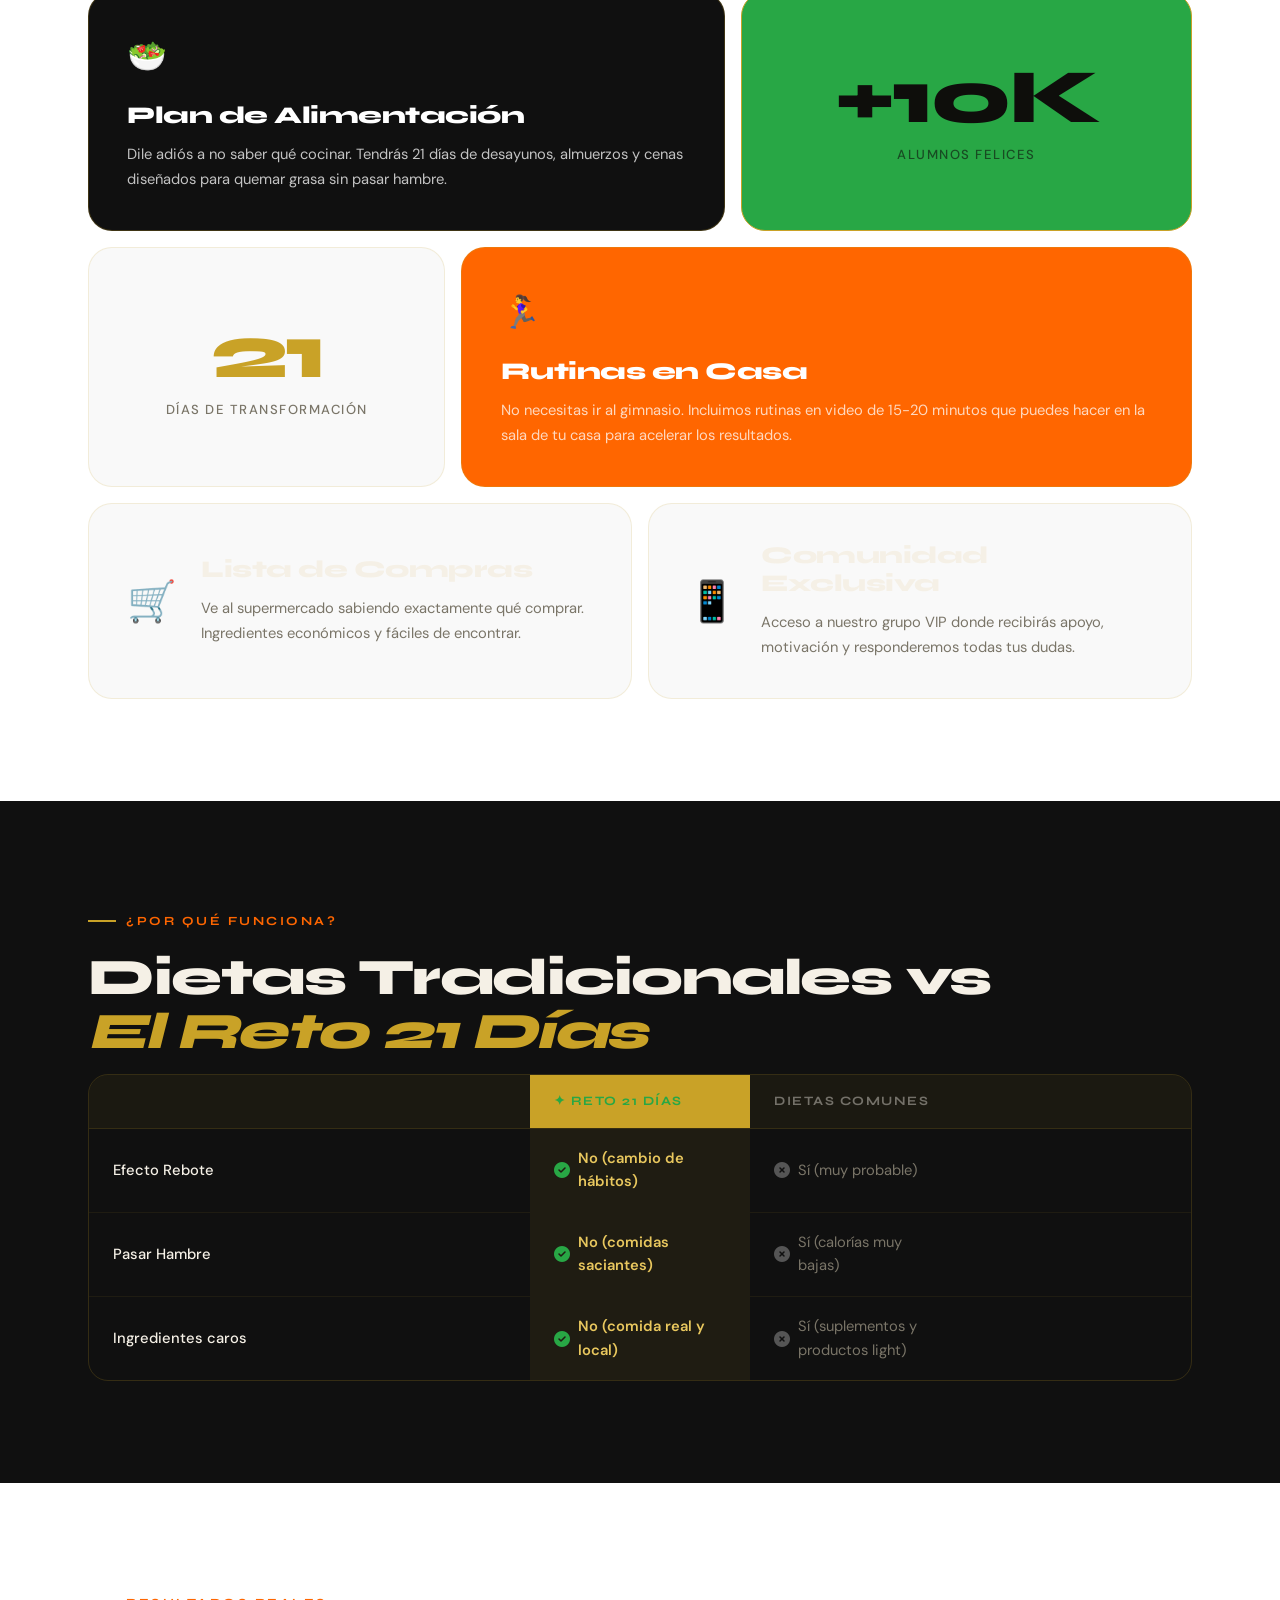
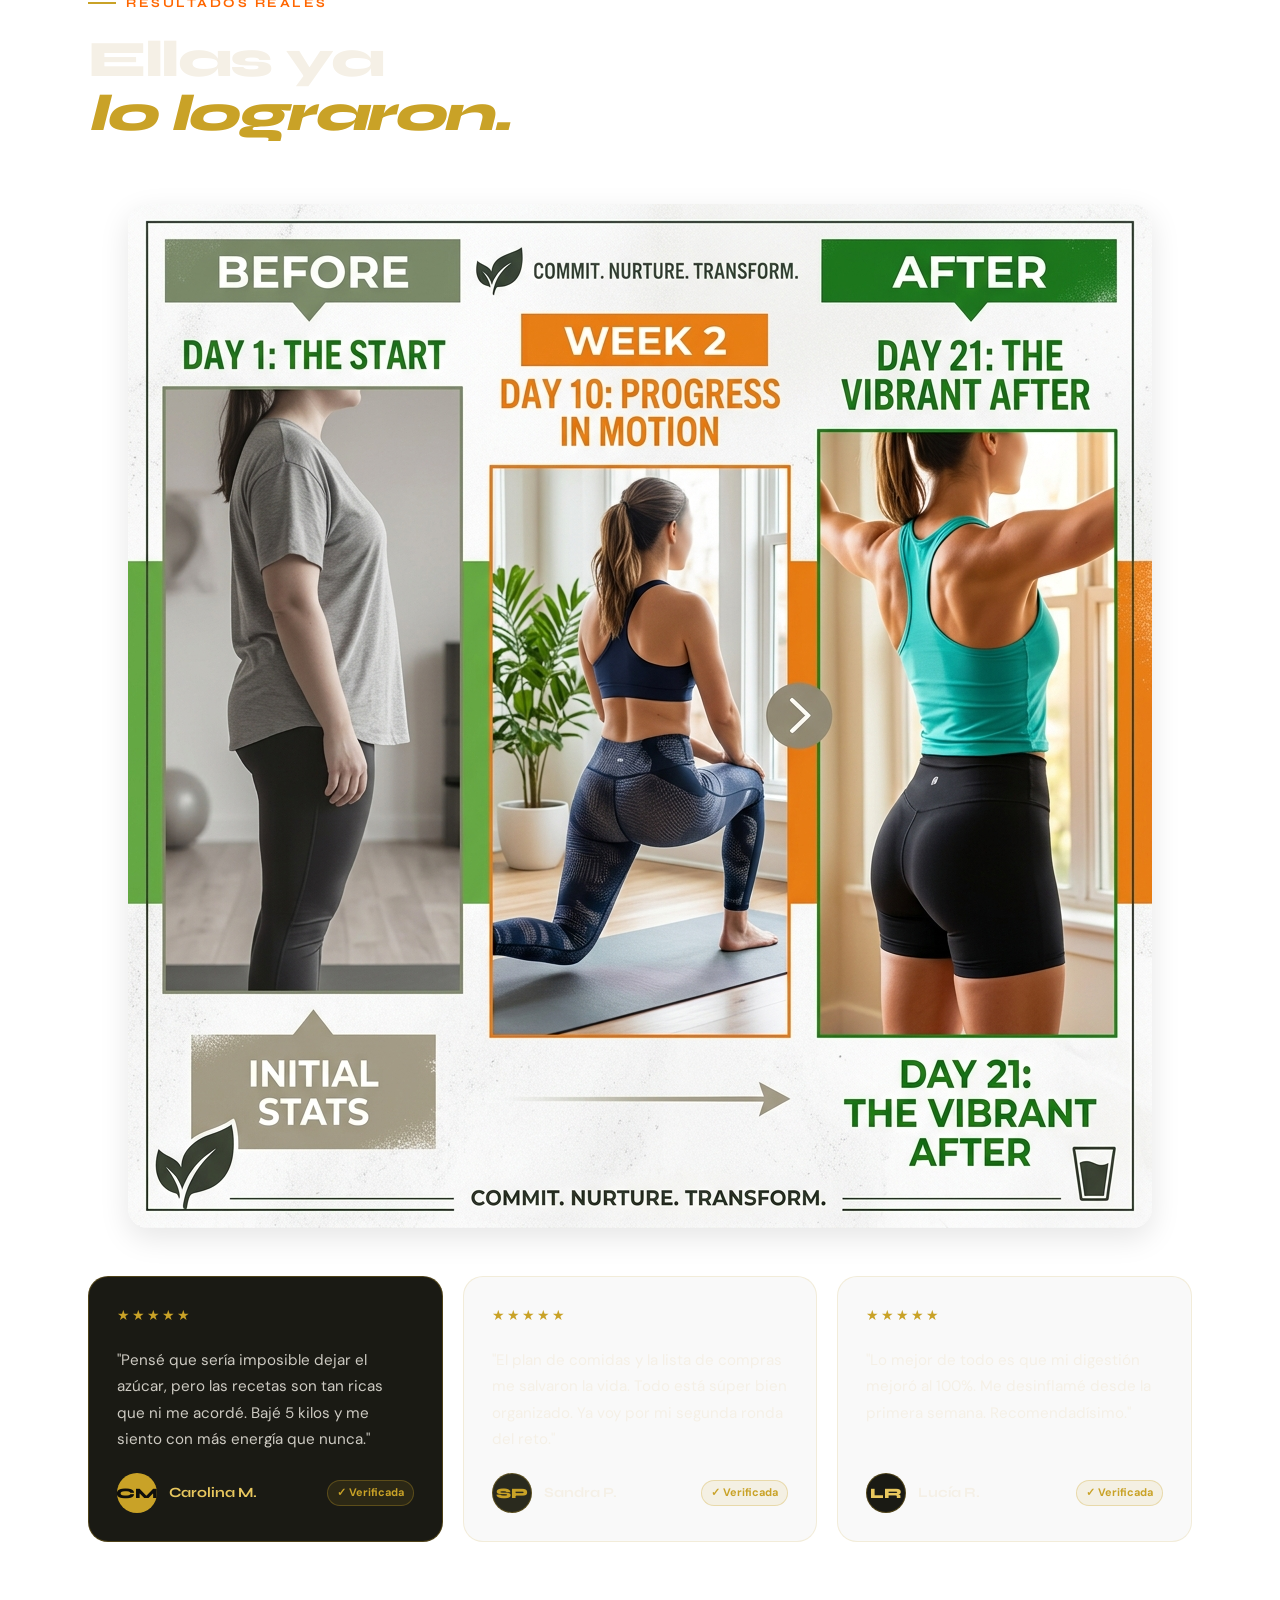
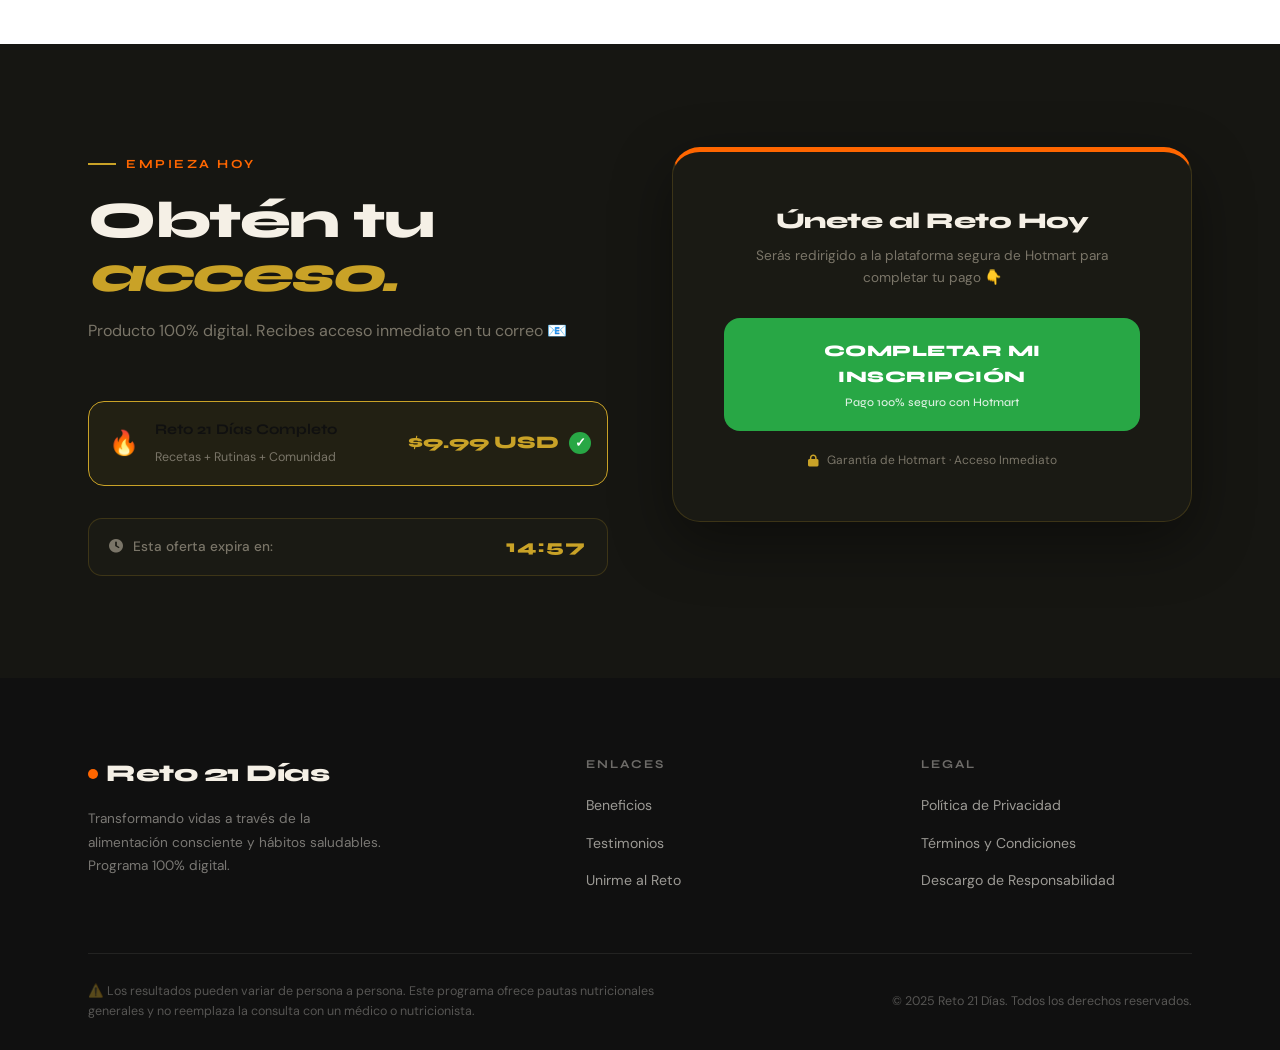
==== commit 839c5e80: "fix: update pricing to 9.99 USD" ====
--- a/index.html
+++ b/index.html
@@ -74,8 +74,8 @@
           </p>
 
           <div class="price-row">
-            <span class="price-old">$97.00 USD</span>
-            <span class="price-main" style="color: var(--terra);">$37.00 USD</span>
+            <span class="price-old">$27.99 USD</span>
+            <span class="price-main" style="color: var(--terra);">$9.99 USD</span>
             <span class="price-tag" style="background: var(--leaf);">Más del 60% OFF</span>
           </div>
 
@@ -278,25 +278,17 @@
         <!-- Left -->
         <div class="order-left reveal-left">
           <span class="section-tag" style="color: var(--leaf);">Empieza Hoy</span>
-          <h2 class="section-title">Elige tu<br><em>acceso.</em></h2>
+          <h2 class="section-title">Obtén tu<br><em>acceso.</em></h2>
           <p class="section-sub">Producto 100% digital. Recibes acceso inmediato en tu correo 📧</p>
 
           <div class="order-promo-pills">
-            <div class="promo-pill active" data-val="1" onclick="selectPack(this)">
-              <span class="pill-emoji">📘</span>
-              <div class="pill-info">
-                <strong>Reto 21 Días Básico</strong>
-                <span>Plan de alimentación + Guía</span>
-              </div>
-              <span class="pill-price">$27.00 USD</span>
-            </div>
-            <div class="promo-pill" data-val="2" onclick="selectPack(this)">
+            <div class="promo-pill active" data-val="1">
               <span class="pill-emoji">🔥</span>
               <div class="pill-info">
-                <strong>Reto 21 Días VIP</strong>
-                <span>Reto + Rutinas + Comunidad</span>
+                <strong>Reto 21 Días Completo</strong>
+                <span>Recetas + Rutinas + Comunidad</span>
               </div>
-              <span class="pill-price">$37.00 USD</span>
+              <span class="pill-price">$9.99 USD</span>
             </div>
           </div>
 
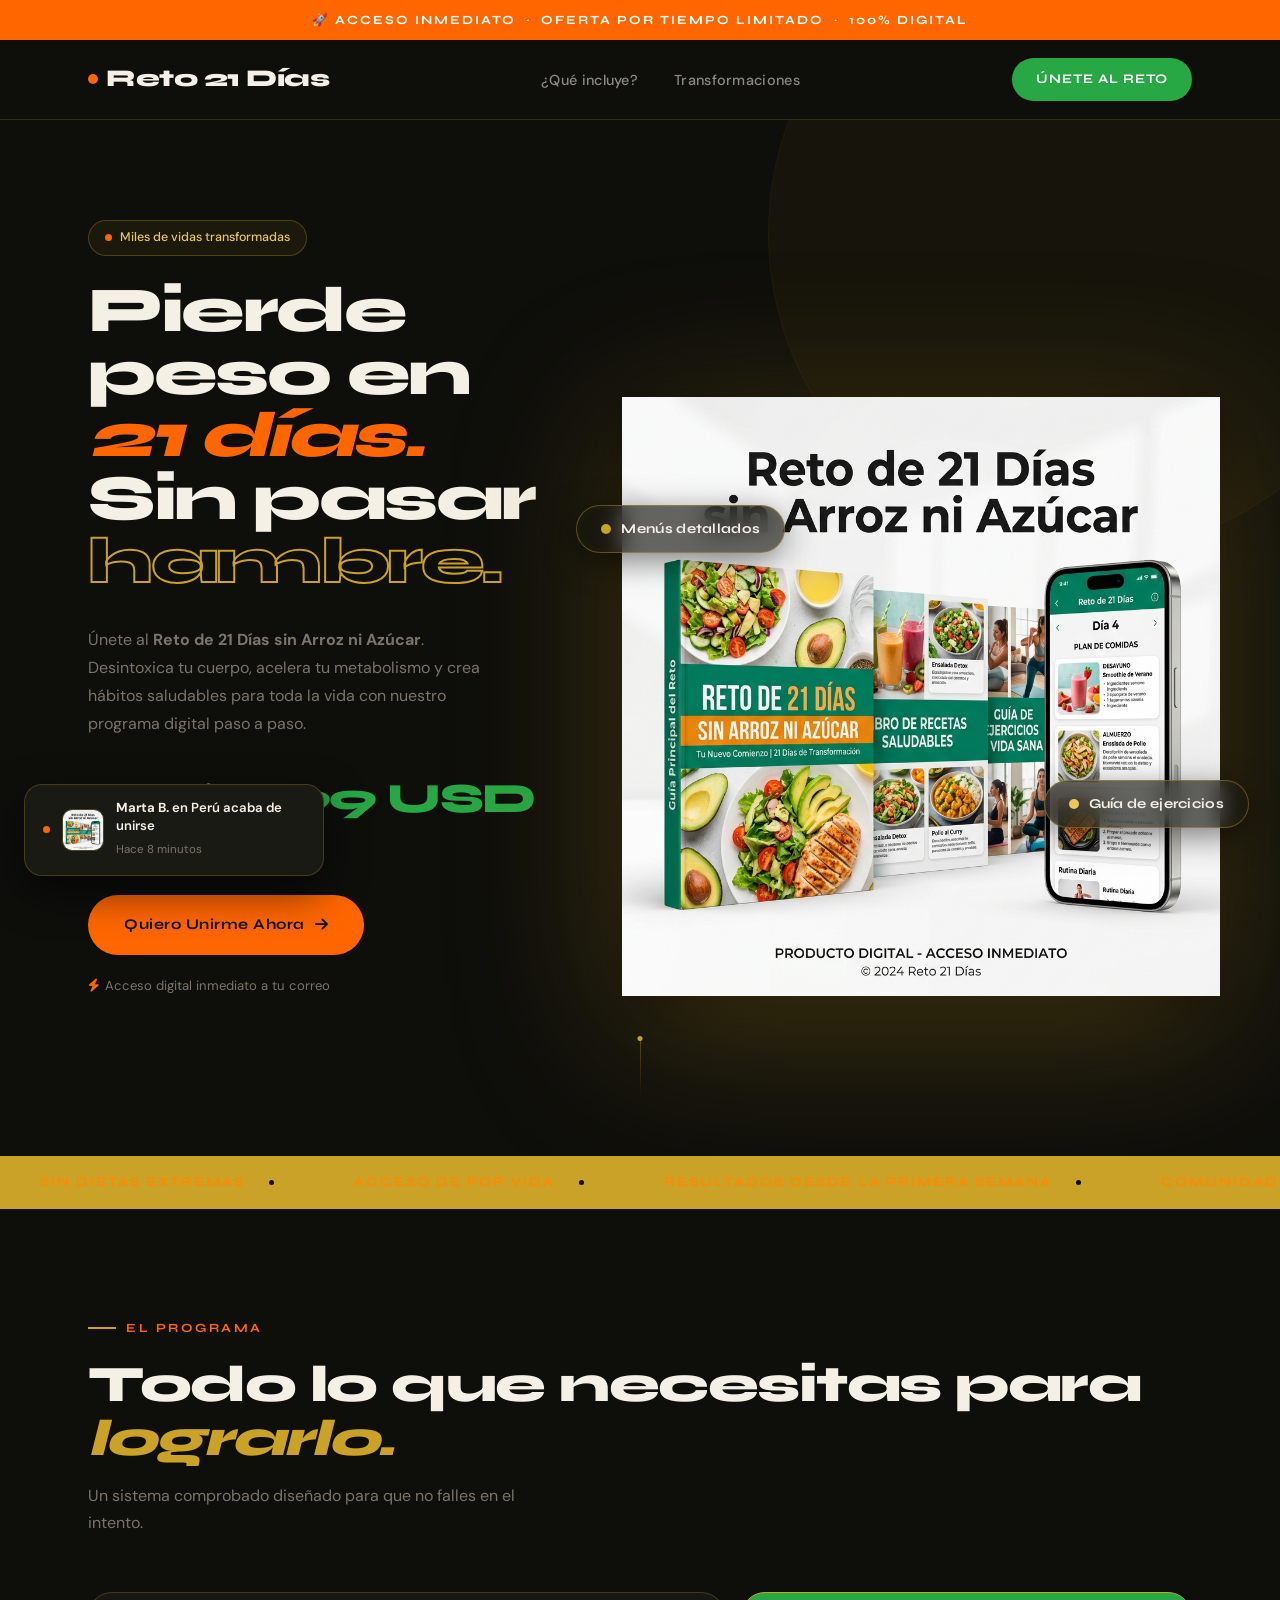
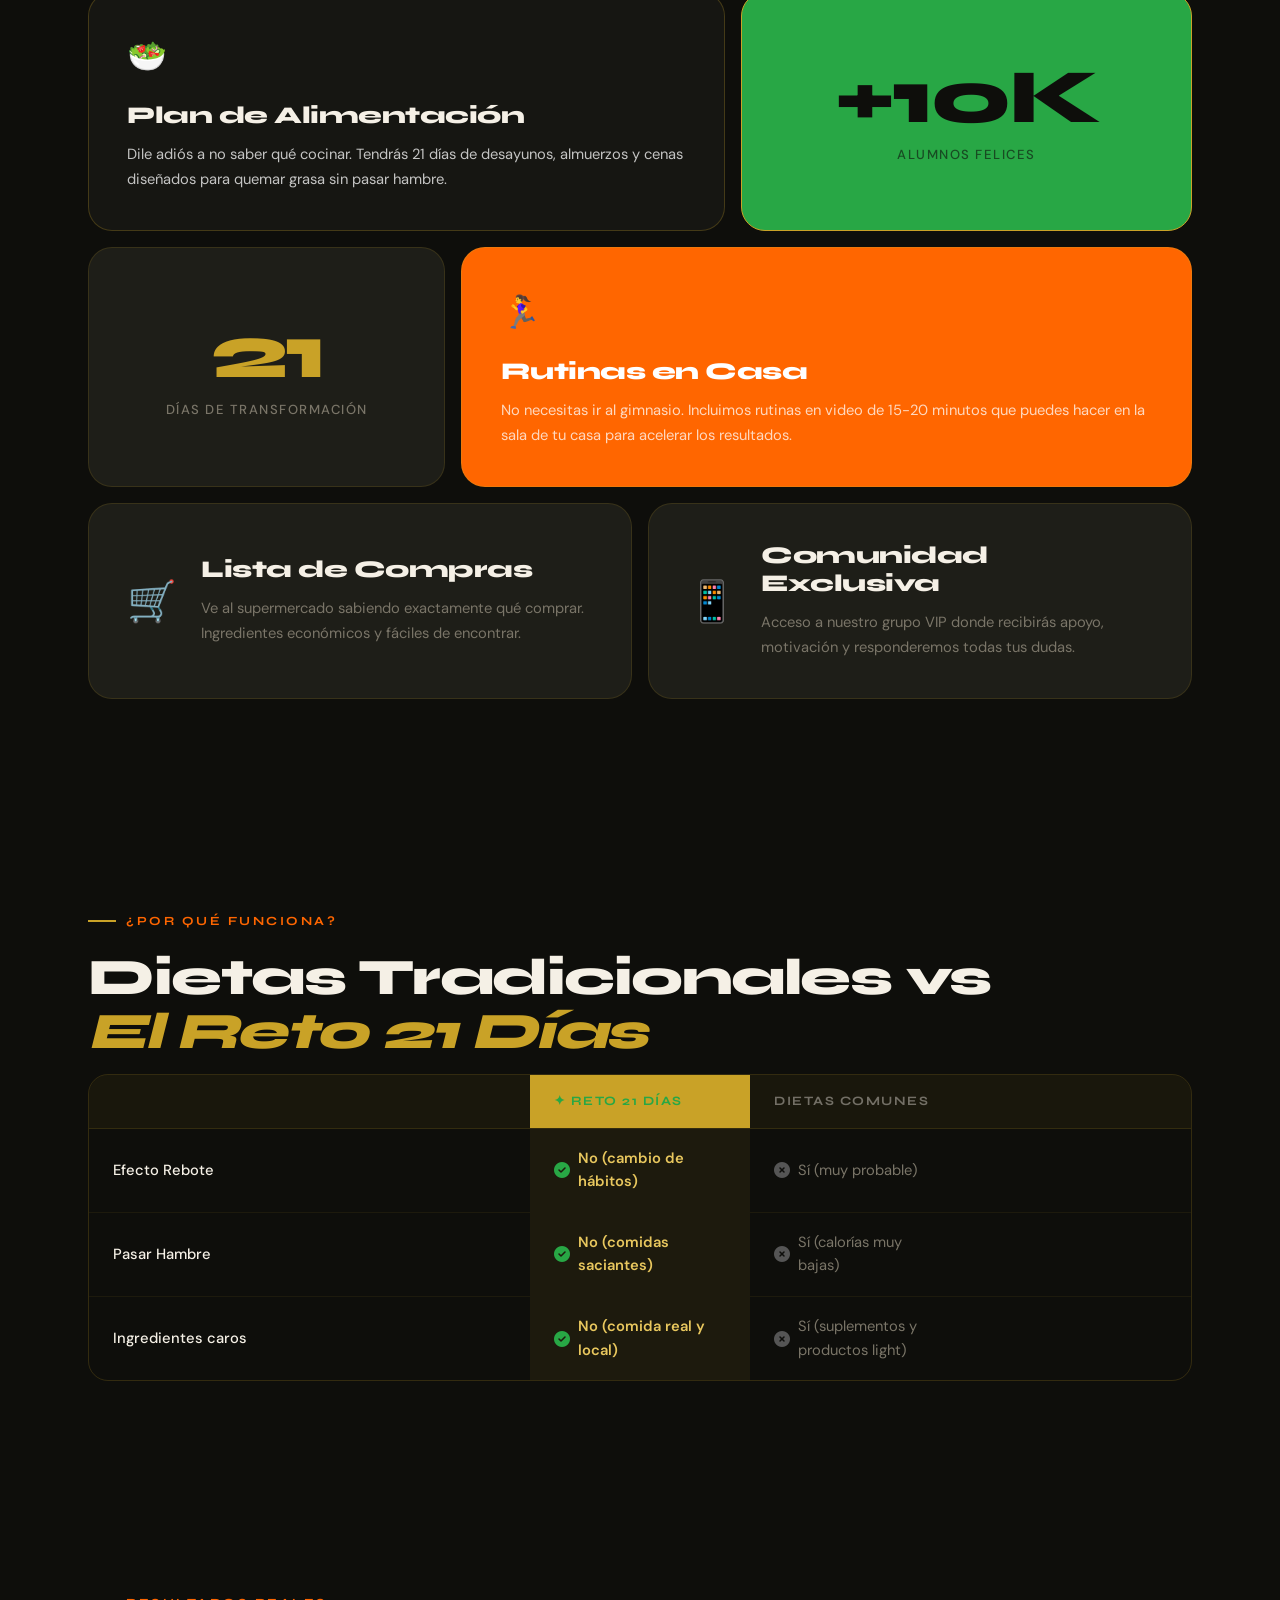
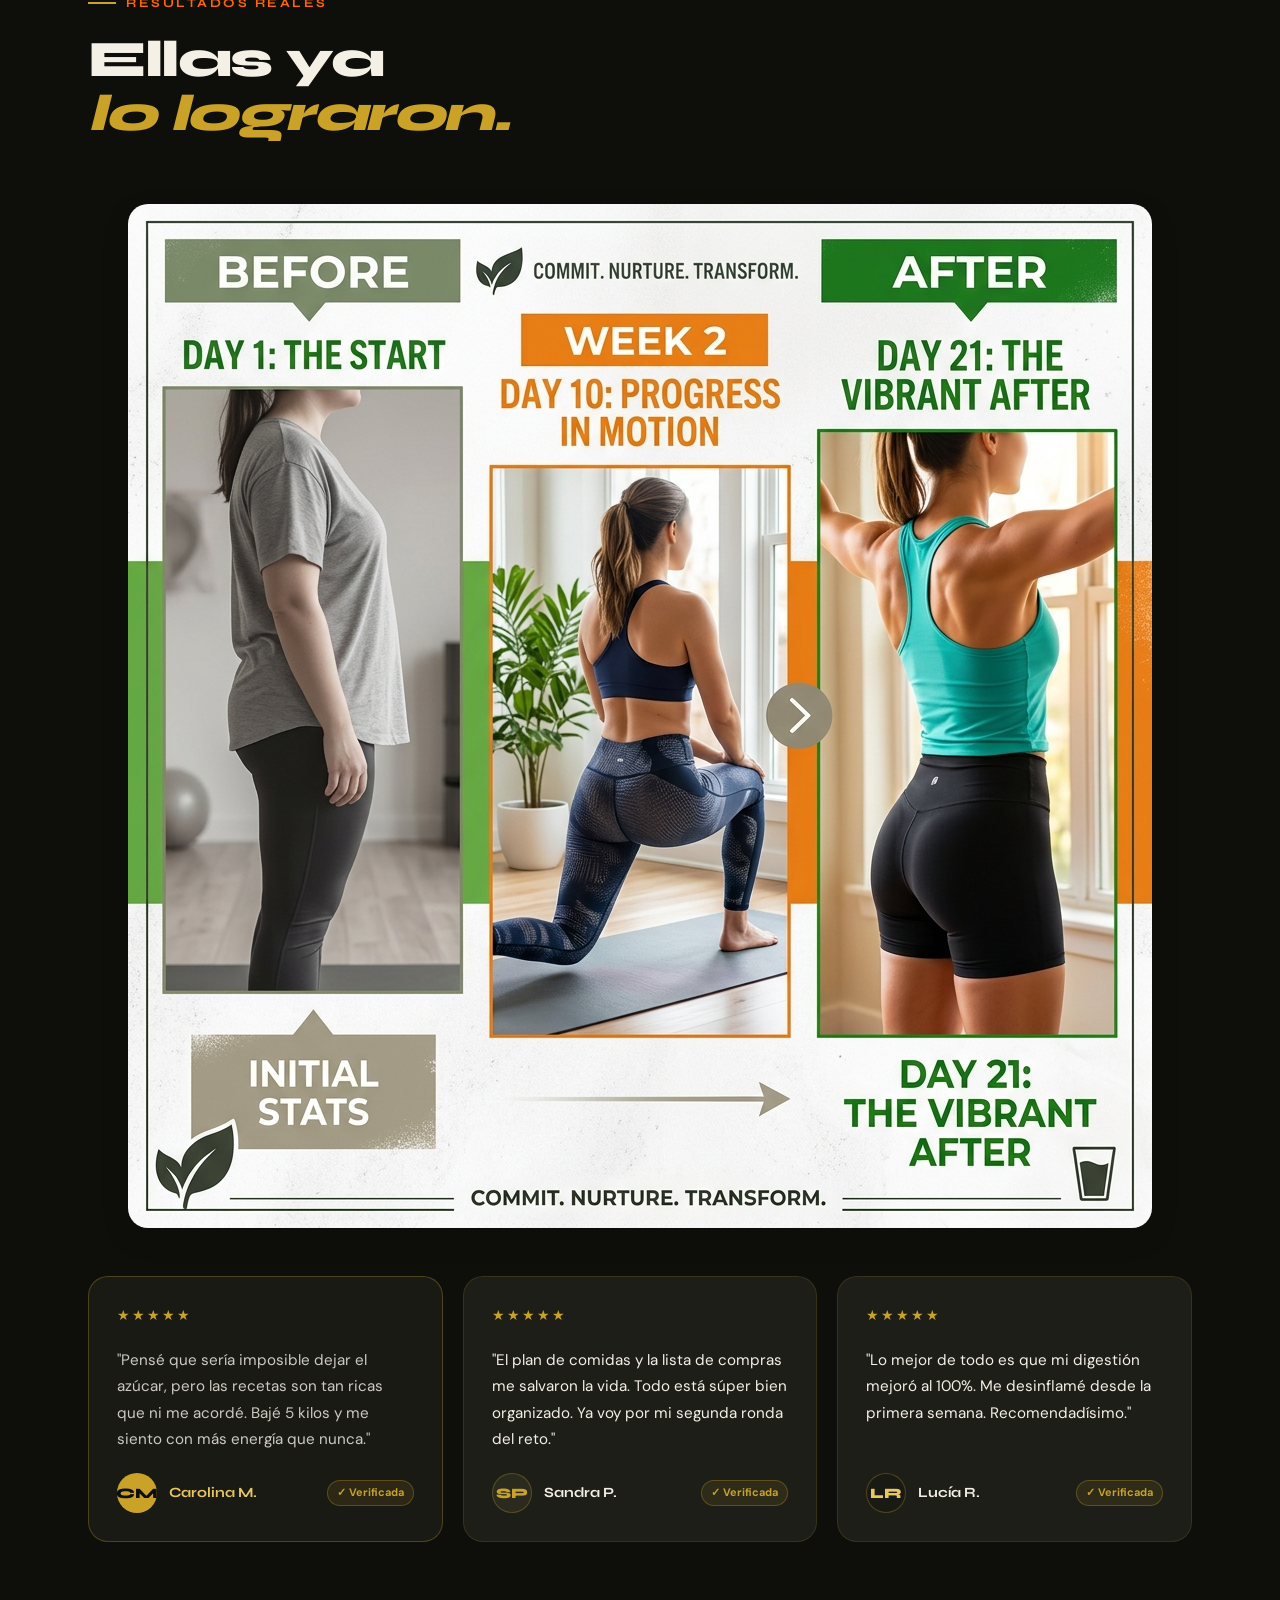
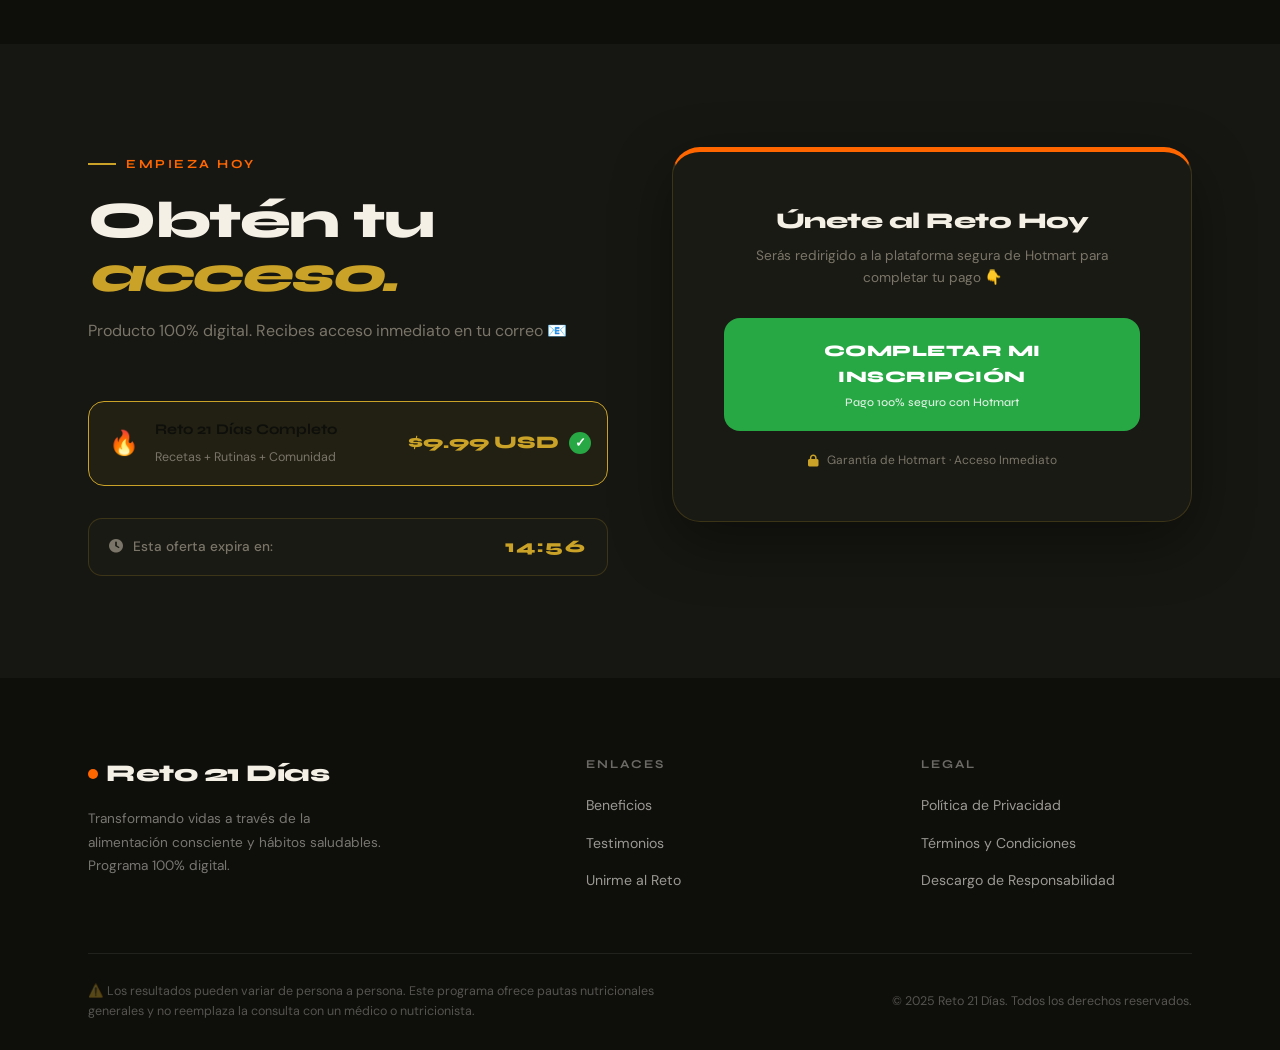
==== commit 5cd35edb: "fix: resolve color contrast by restoring dark background" ====
--- a/index.html
+++ b/index.html
@@ -12,16 +12,13 @@
   <link rel="stylesheet" href="https://cdnjs.cloudflare.com/ajax/libs/font-awesome/6.5.0/css/all.min.css">
   <style>
     :root {
-      --mint: #FF8A00; /* Changing mint to Orange for energetic feel */
-      --forest: #101010;
-      --leaf: #FF6600;
-      --cream: #FFF;
-      --off-white: #F9F9F9;
-      --terra: #28A745; /* Green for health */
+      --mint: #FF8A00; /* Energetic Orange */
+      --leaf: #FF6600; /* Darker Orange */
+      --terra: #28A745; /* Healthy Green */
     }
     .hero-img-bg { background: linear-gradient(135deg, rgba(255,138,0,0.2) 0%, rgba(40,167,69,0.2) 100%); }
     .hero-circle { border: 1px solid rgba(255,138,0,0.15); }
-    .bento-card.dark { background: var(--forest); color: white; }
+    .bento-card.dark { background: #161612; }
     .bento-card.terra { background: var(--terra); color: white; }
     .bento-card.leaf { background: var(--leaf); color: white; }
   </style>
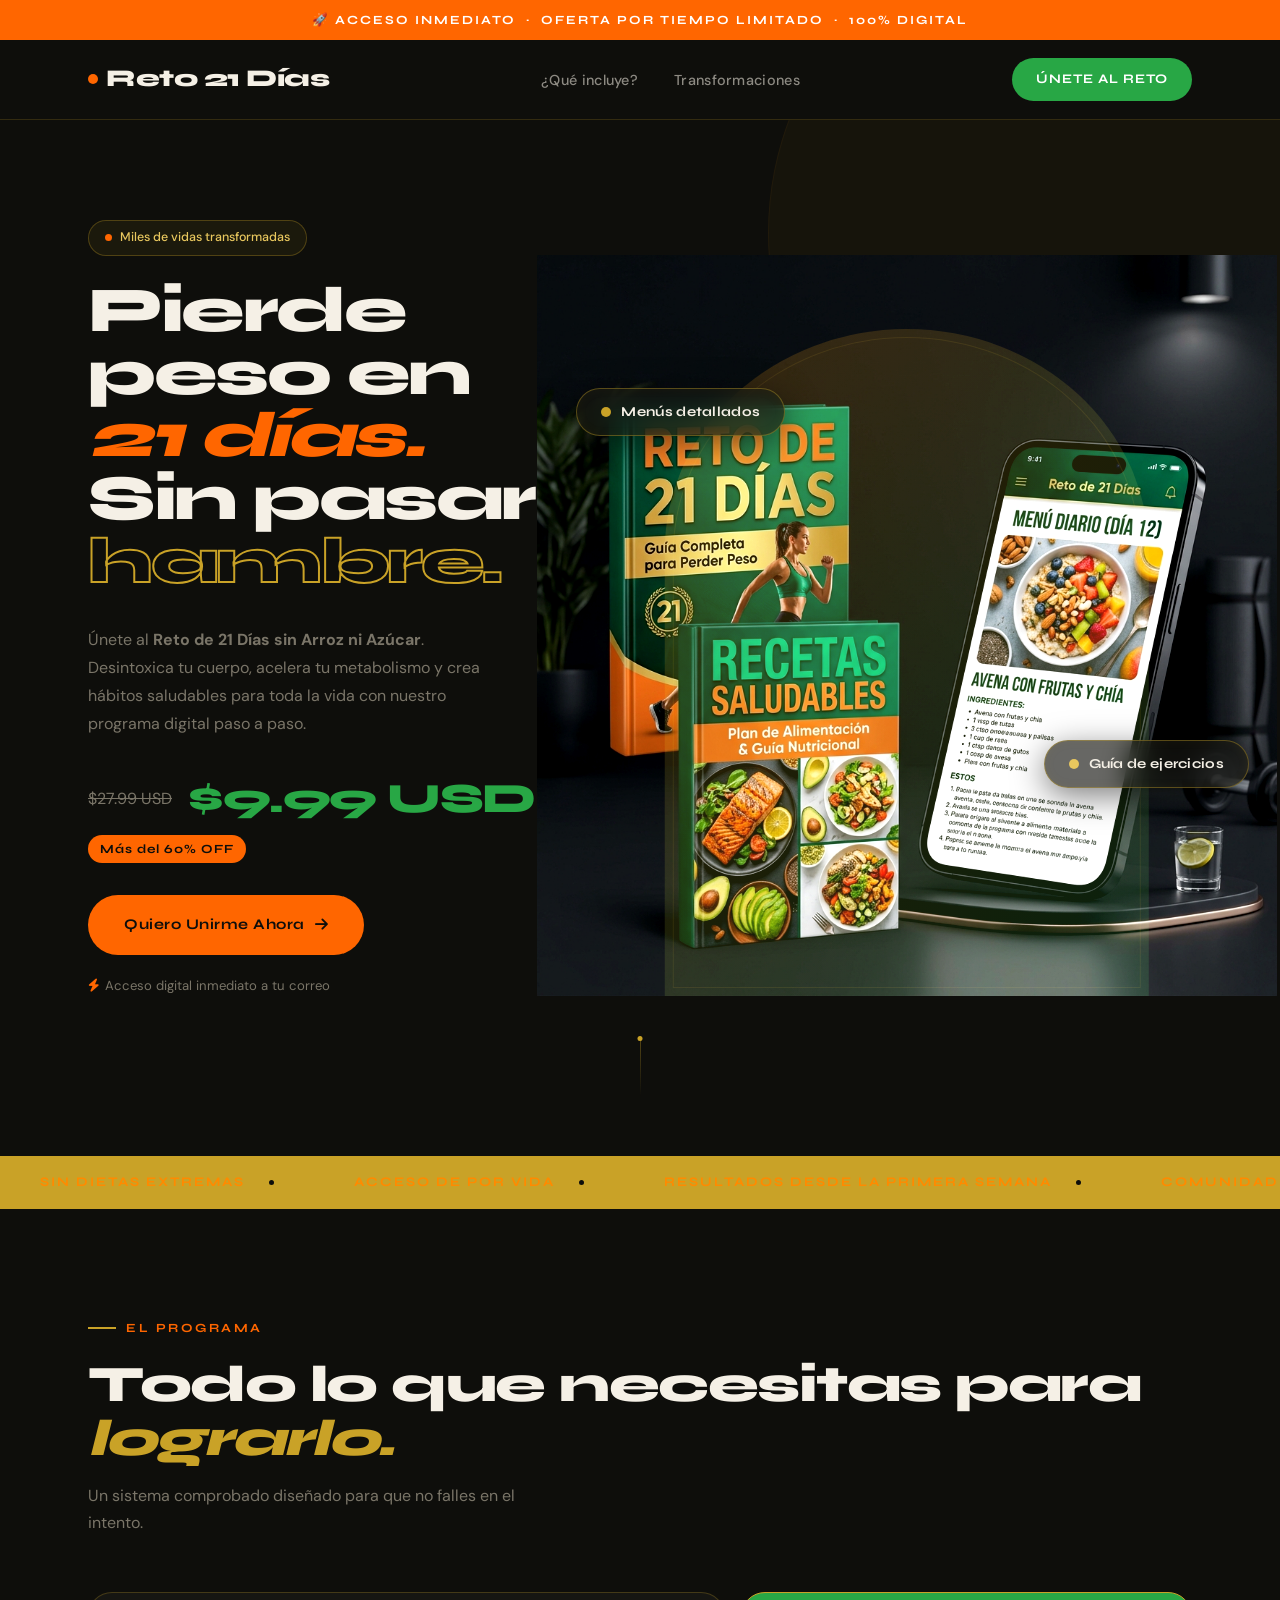
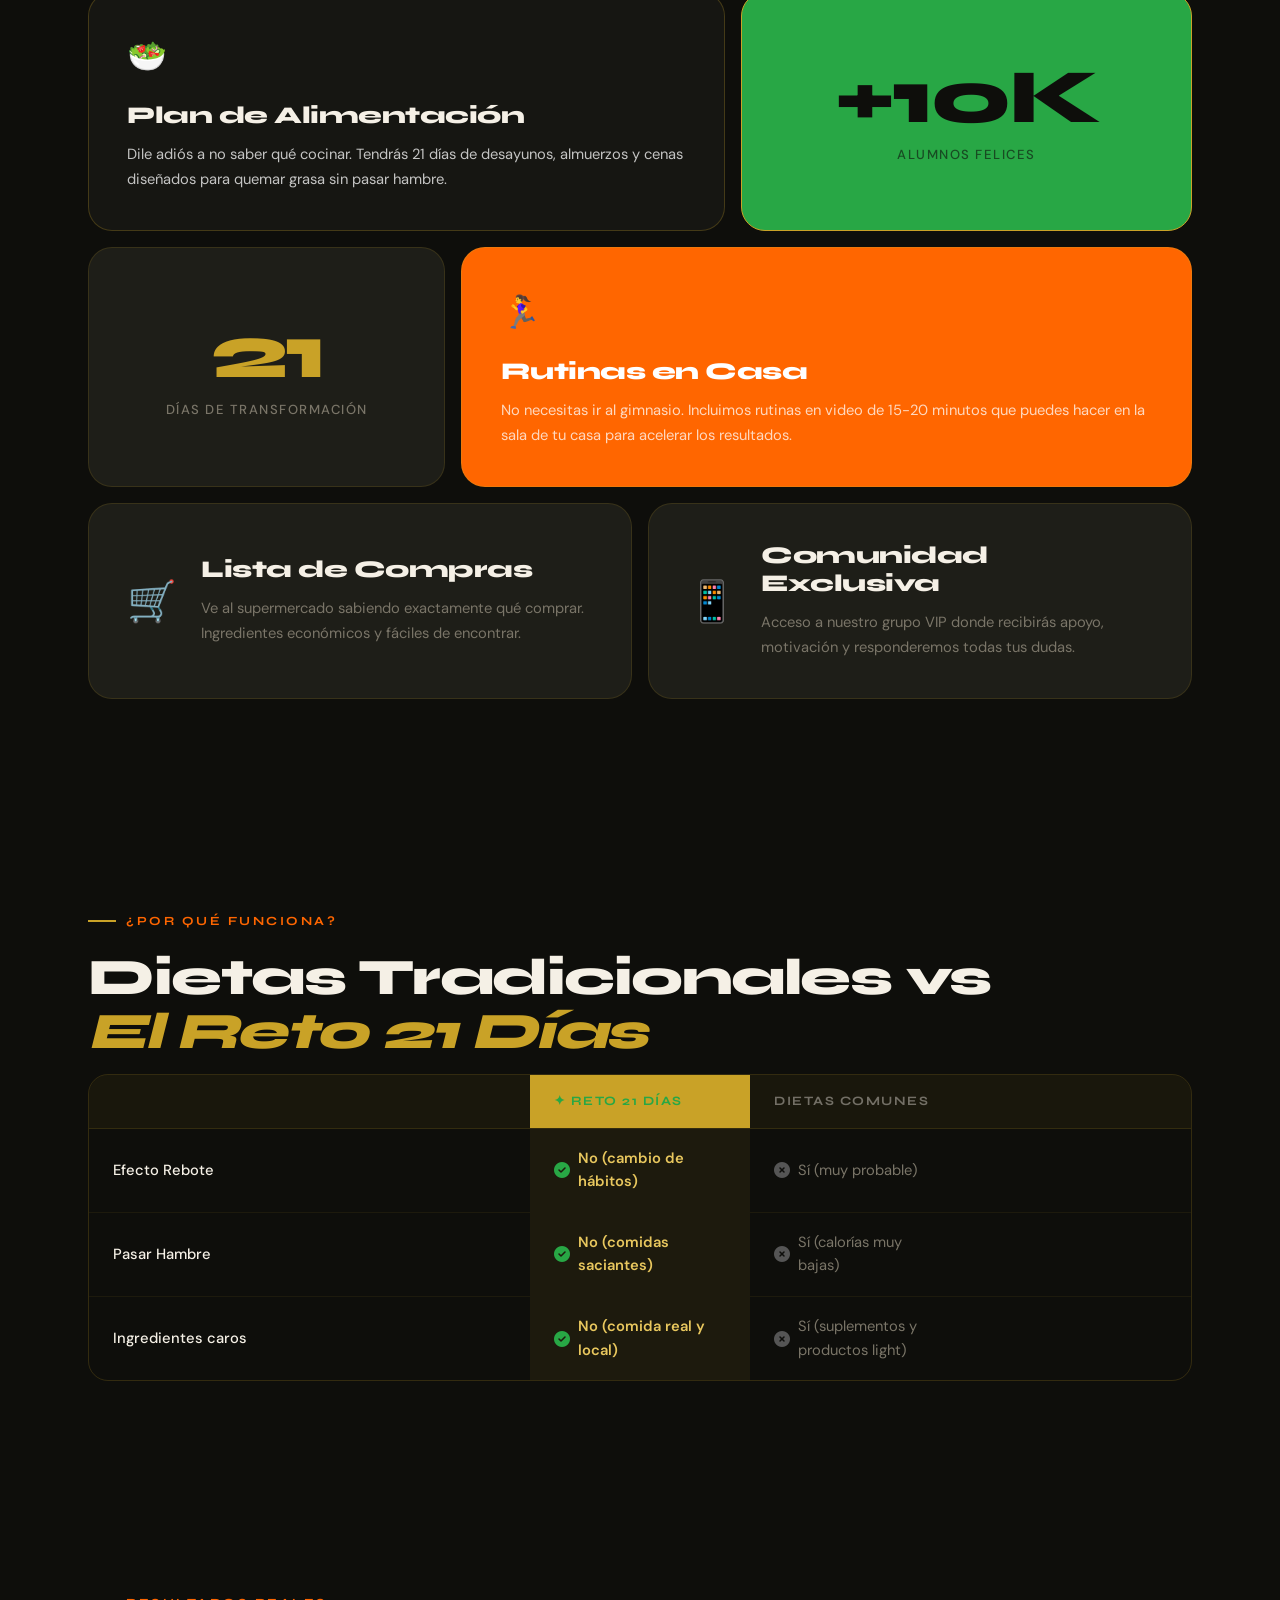
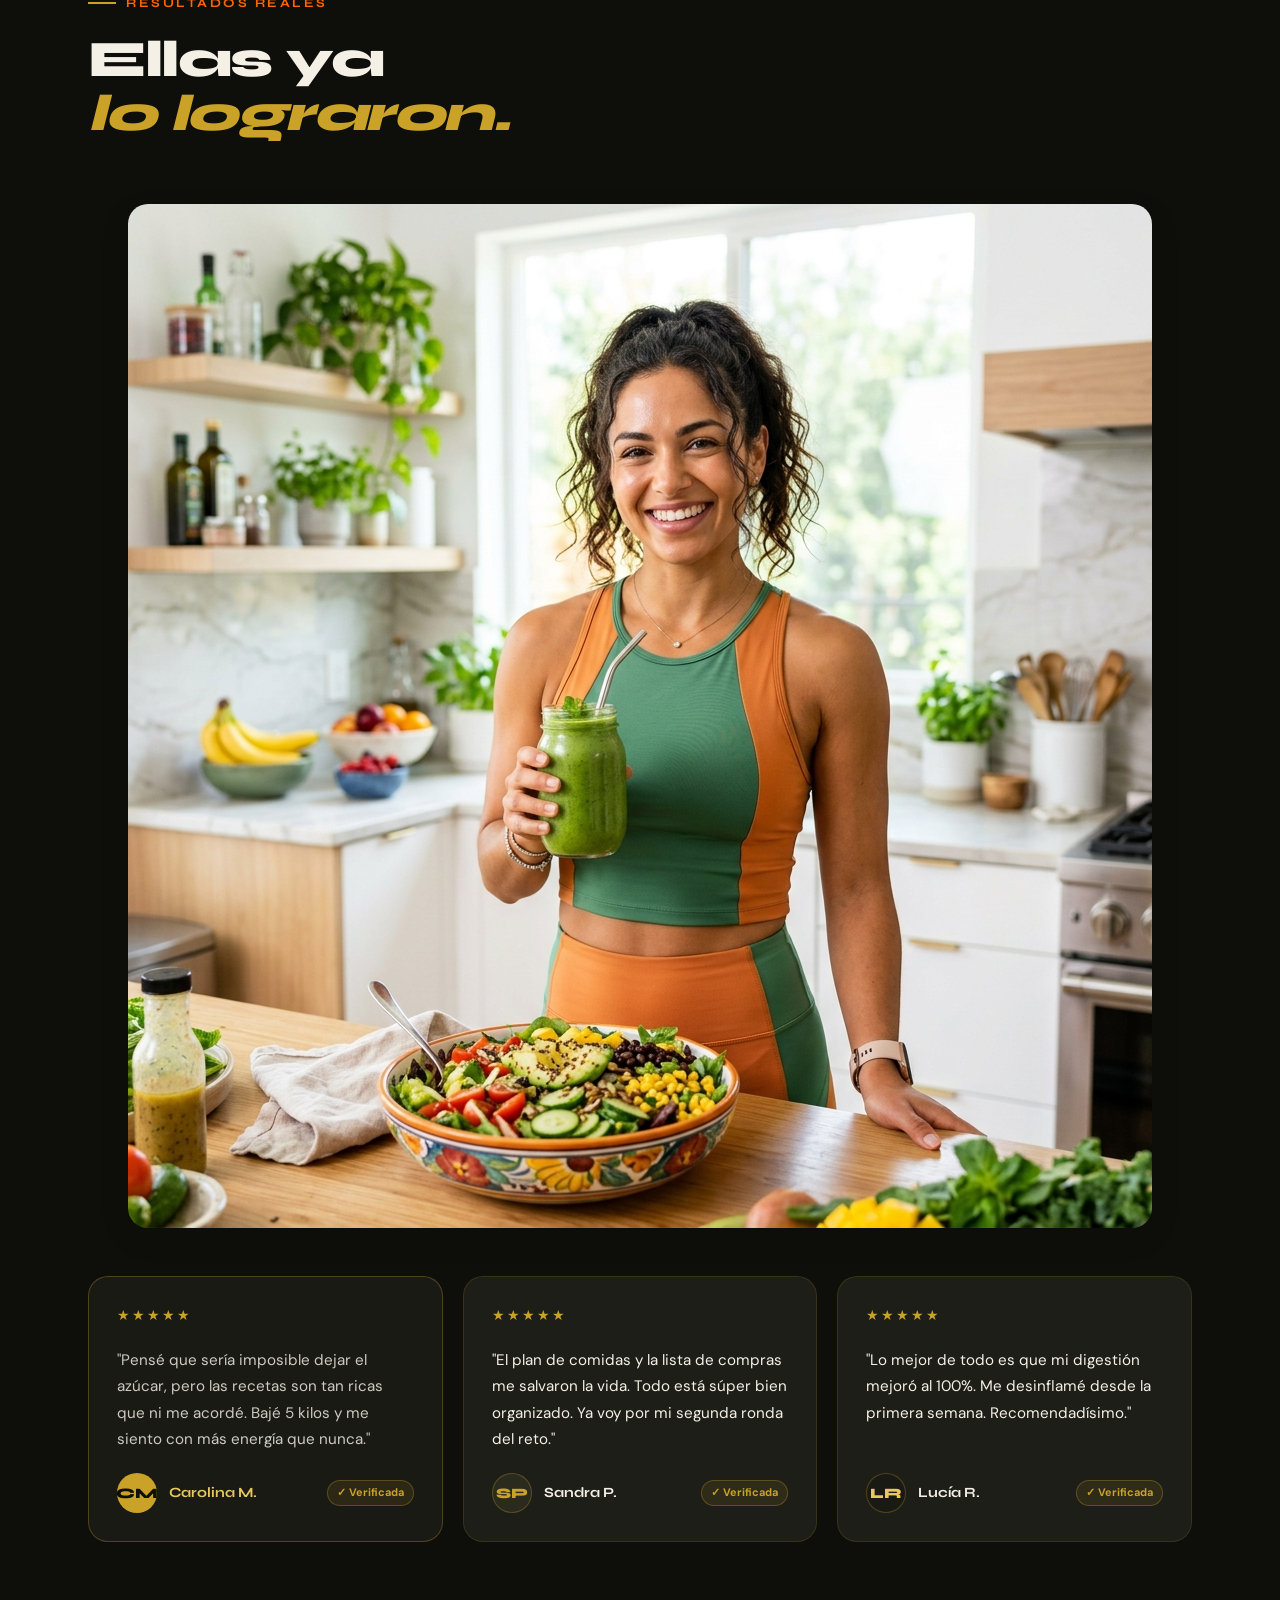
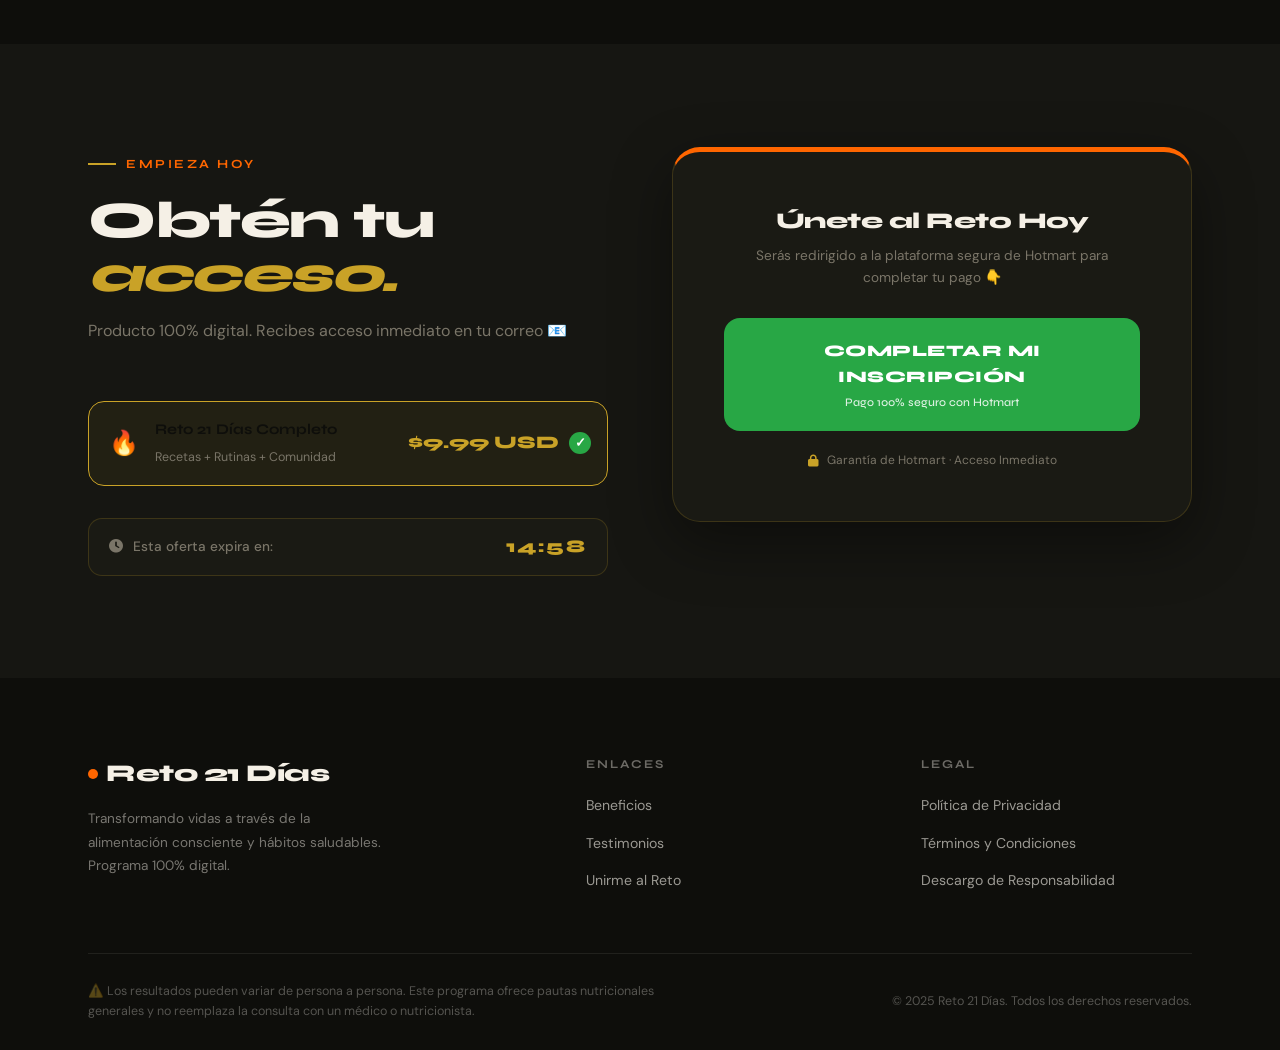
==== commit baa04149: "fix: apply mix-blend-mode to make hero background transparent and increase size" ====
--- a/index.html
+++ b/index.html
@@ -91,7 +91,7 @@
         <!-- Image -->
         <div class="hero-visual">
           <div class="hero-img-bg" aria-hidden="true"></div>
-          <img src="reto21_hero.png" alt="Reto de 21 Días" width="480">
+          <img src="reto21_hero.png" alt="Reto de 21 Días" style="width: 130%; max-width: 800px; margin-left: -15%; mix-blend-mode: screen; filter: contrast(1.15);">
           <div class="hero-pill p1">
             <span class="dot green"></span> Menús detallados
           </div>
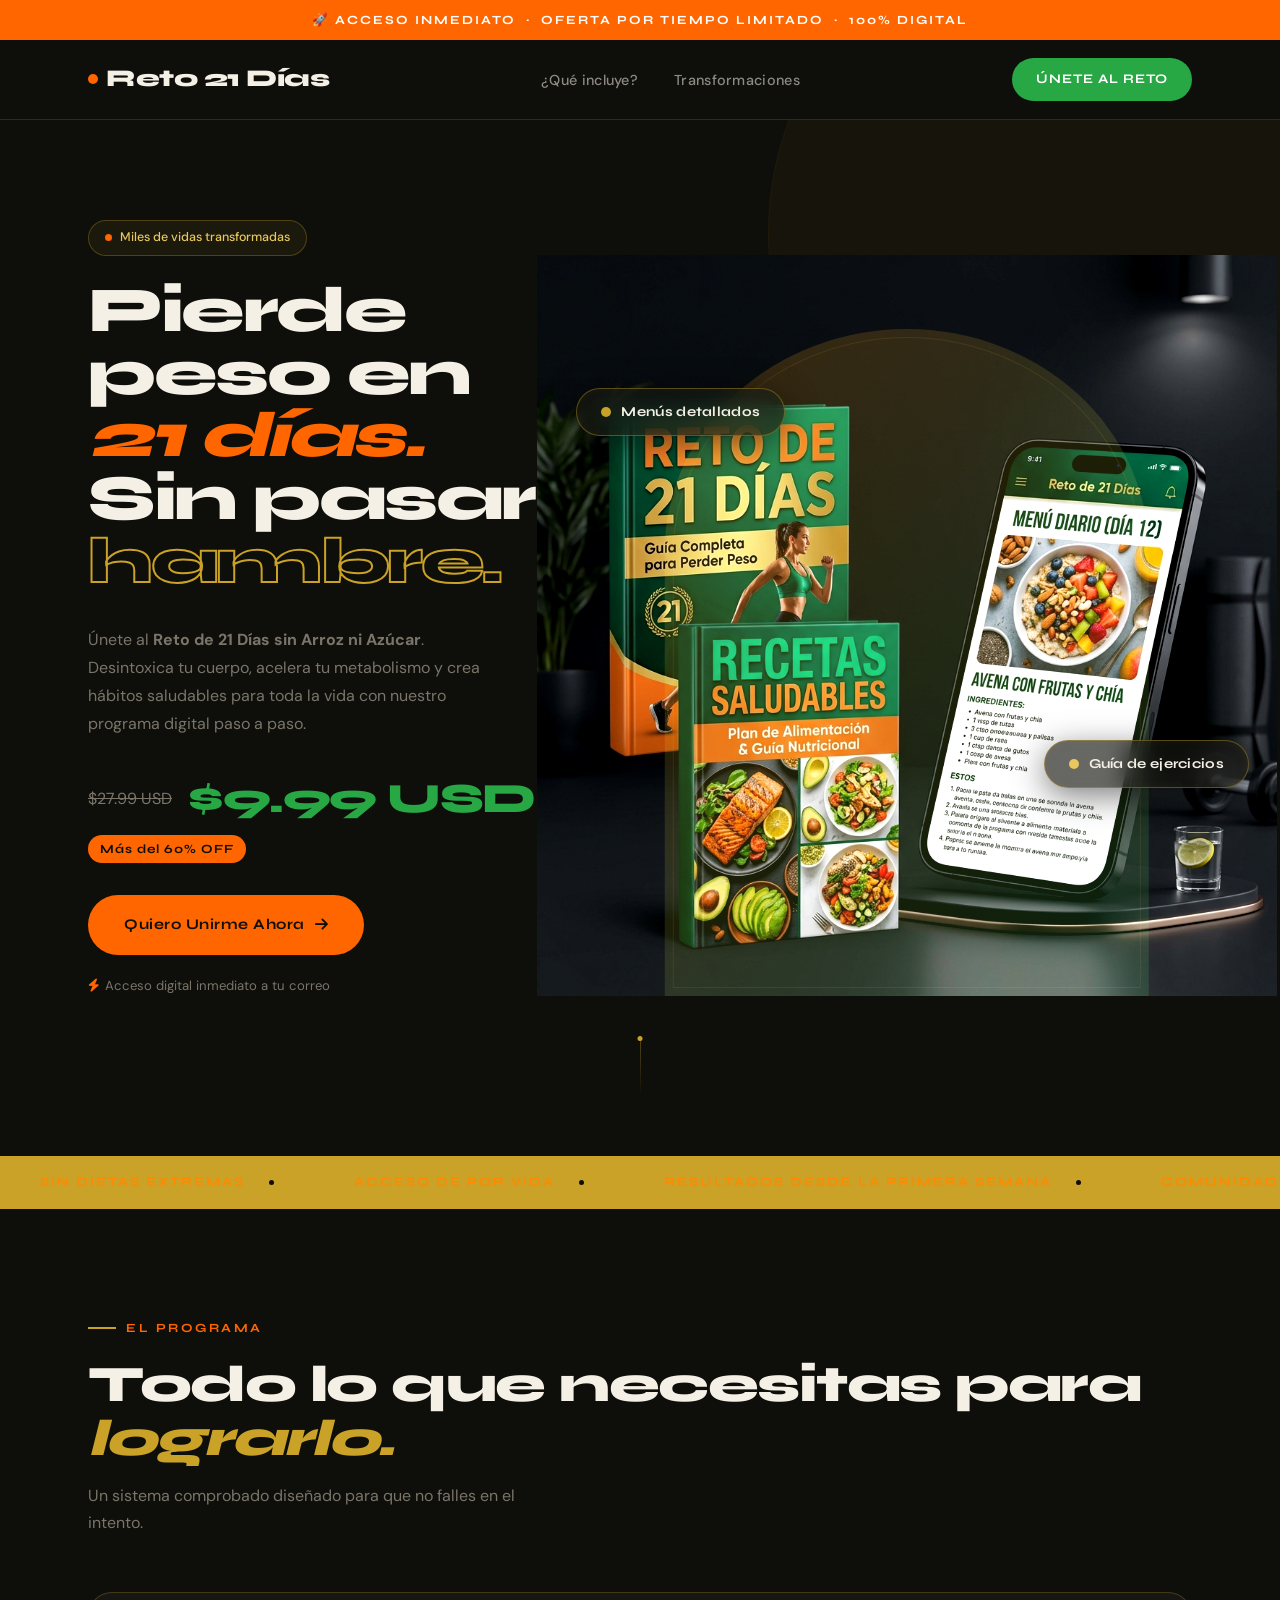
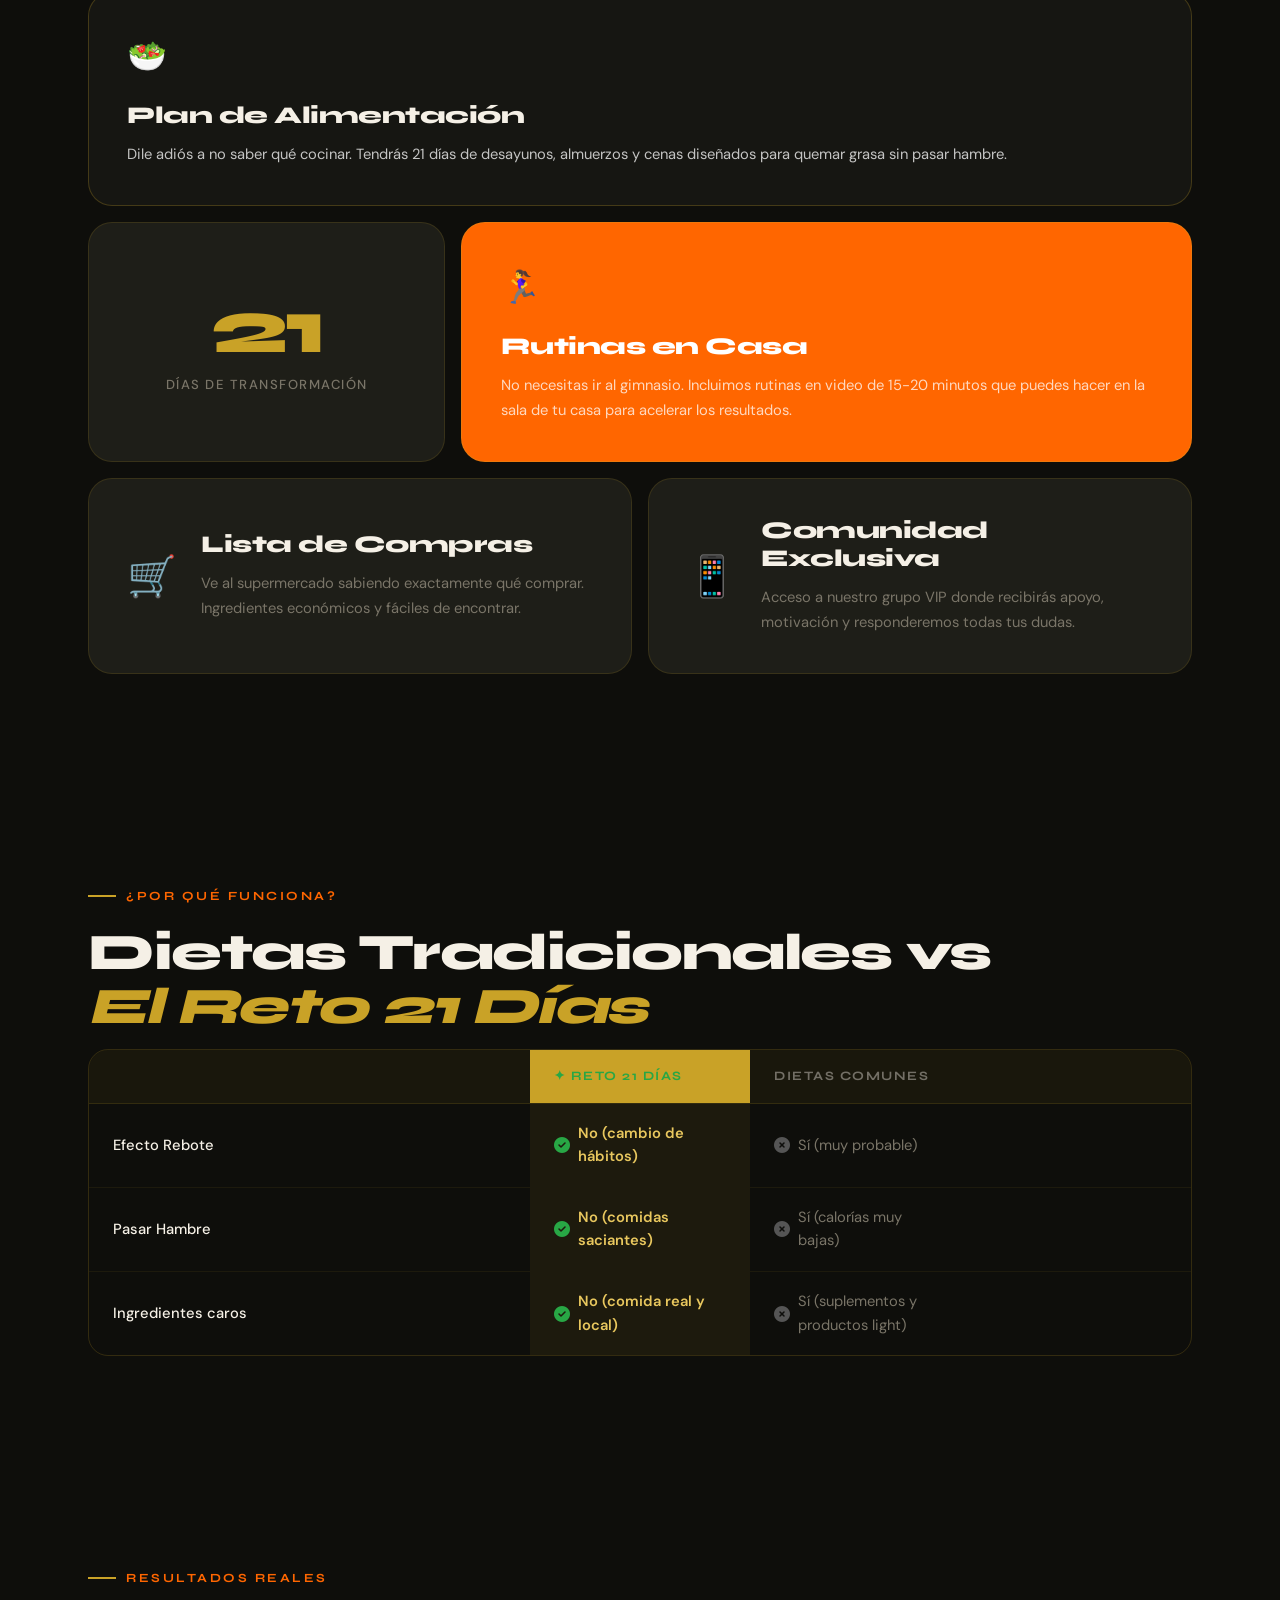
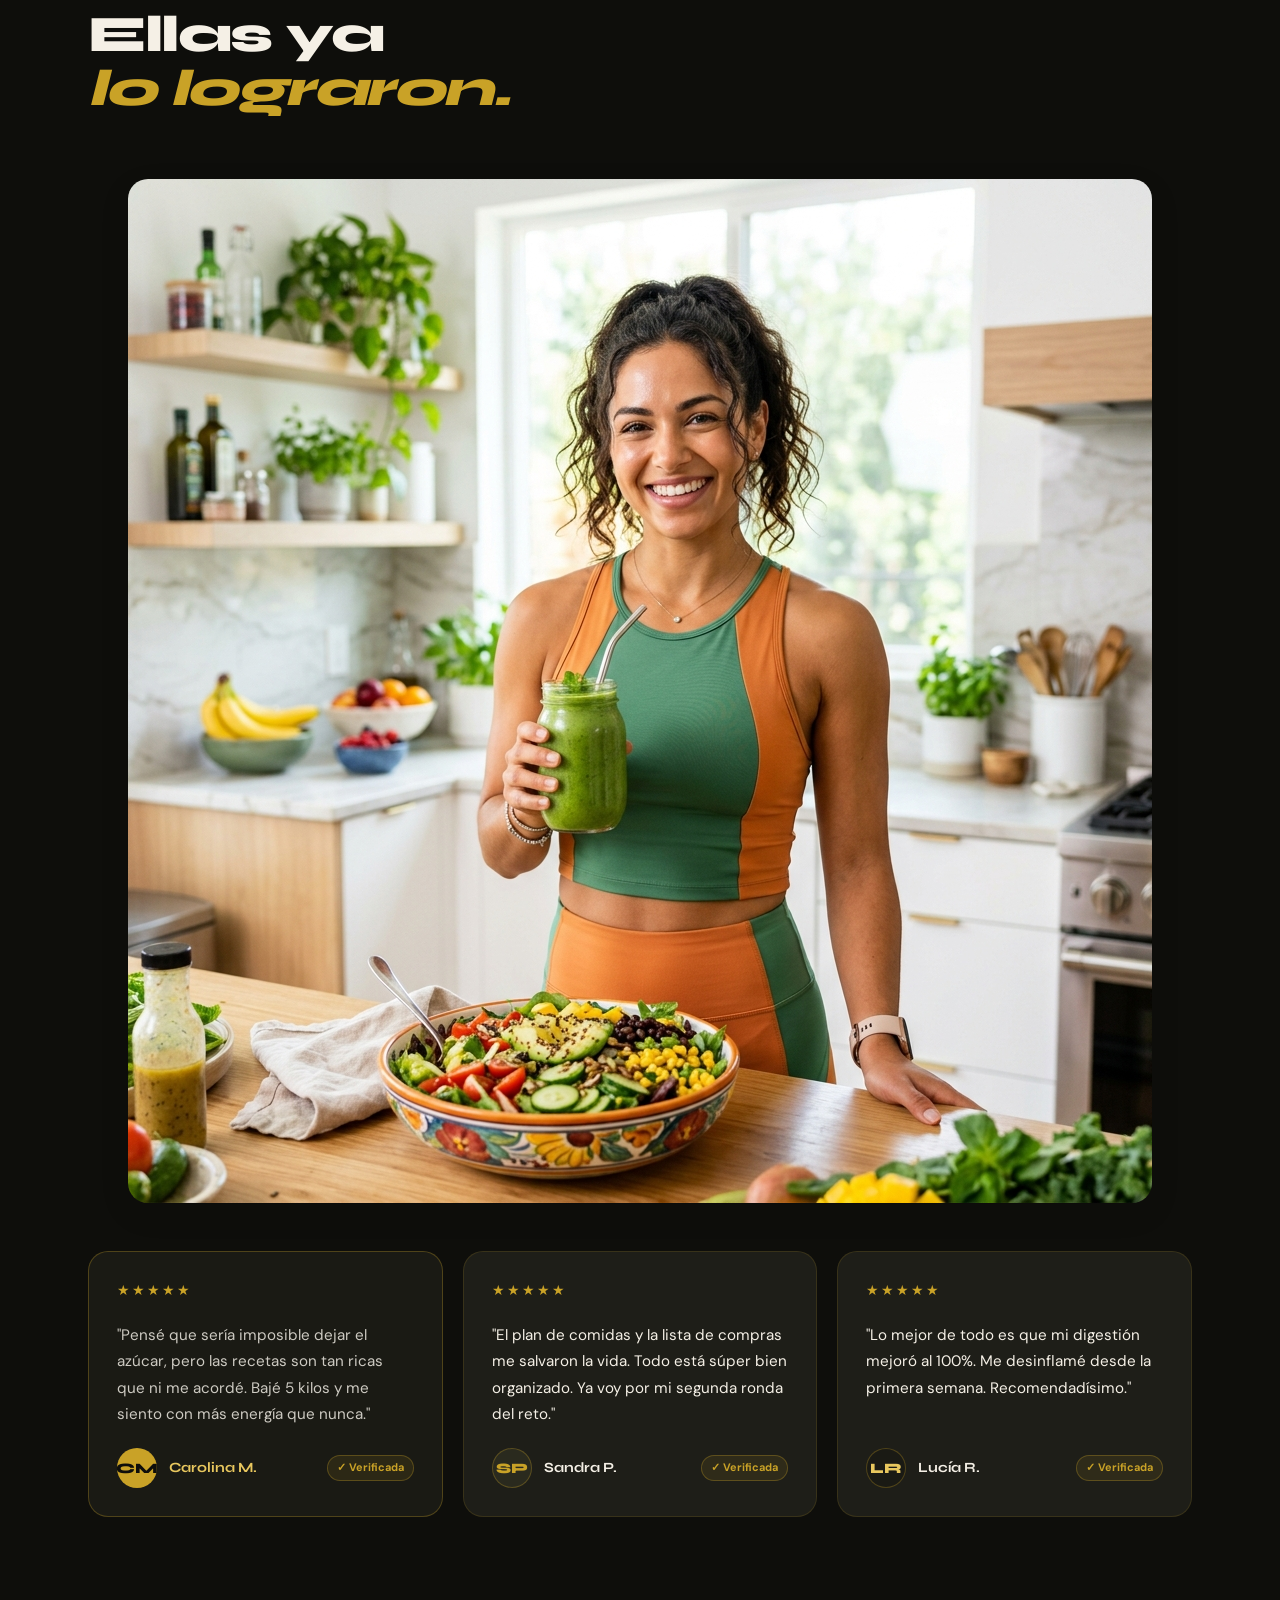
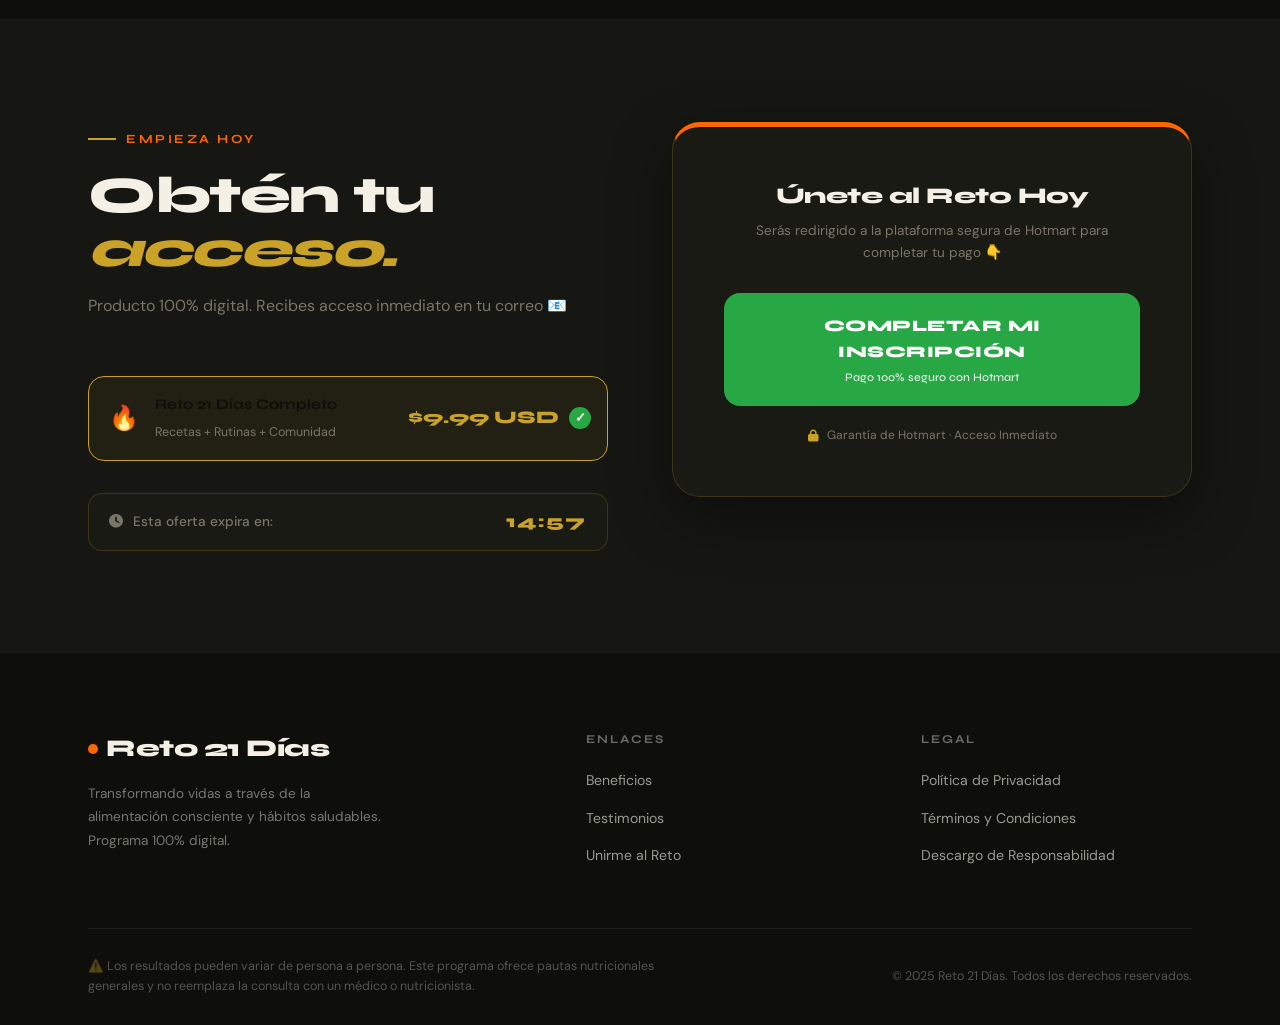
==== commit edba1e36: "feat: actualizar landing al Reto 21 Dias, eliminar archivos gomas, agregar .gitignore" ====
--- a/index.html
+++ b/index.html
@@ -137,15 +137,10 @@
 
       <div class="bento">
         <!-- Row 1 -->
-        <div class="bento-card dark span-7 reveal">
+        <div class="bento-card dark span-12 reveal">
           <span class="bento-icon">🥗</span>
           <h3>Plan de Alimentación</h3>
           <p>Dile adiós a no saber qué cocinar. Tendrás 21 días de desayunos, almuerzos y cenas diseñados para quemar grasa sin pasar hambre.</p>
-        </div>
-
-        <div class="bento-card terra span-5 bento-stat reveal">
-          <span class="big-stat">+10K</span>
-          <span class="big-label">Alumnos Felices</span>
         </div>
 
         <!-- Row 2 -->
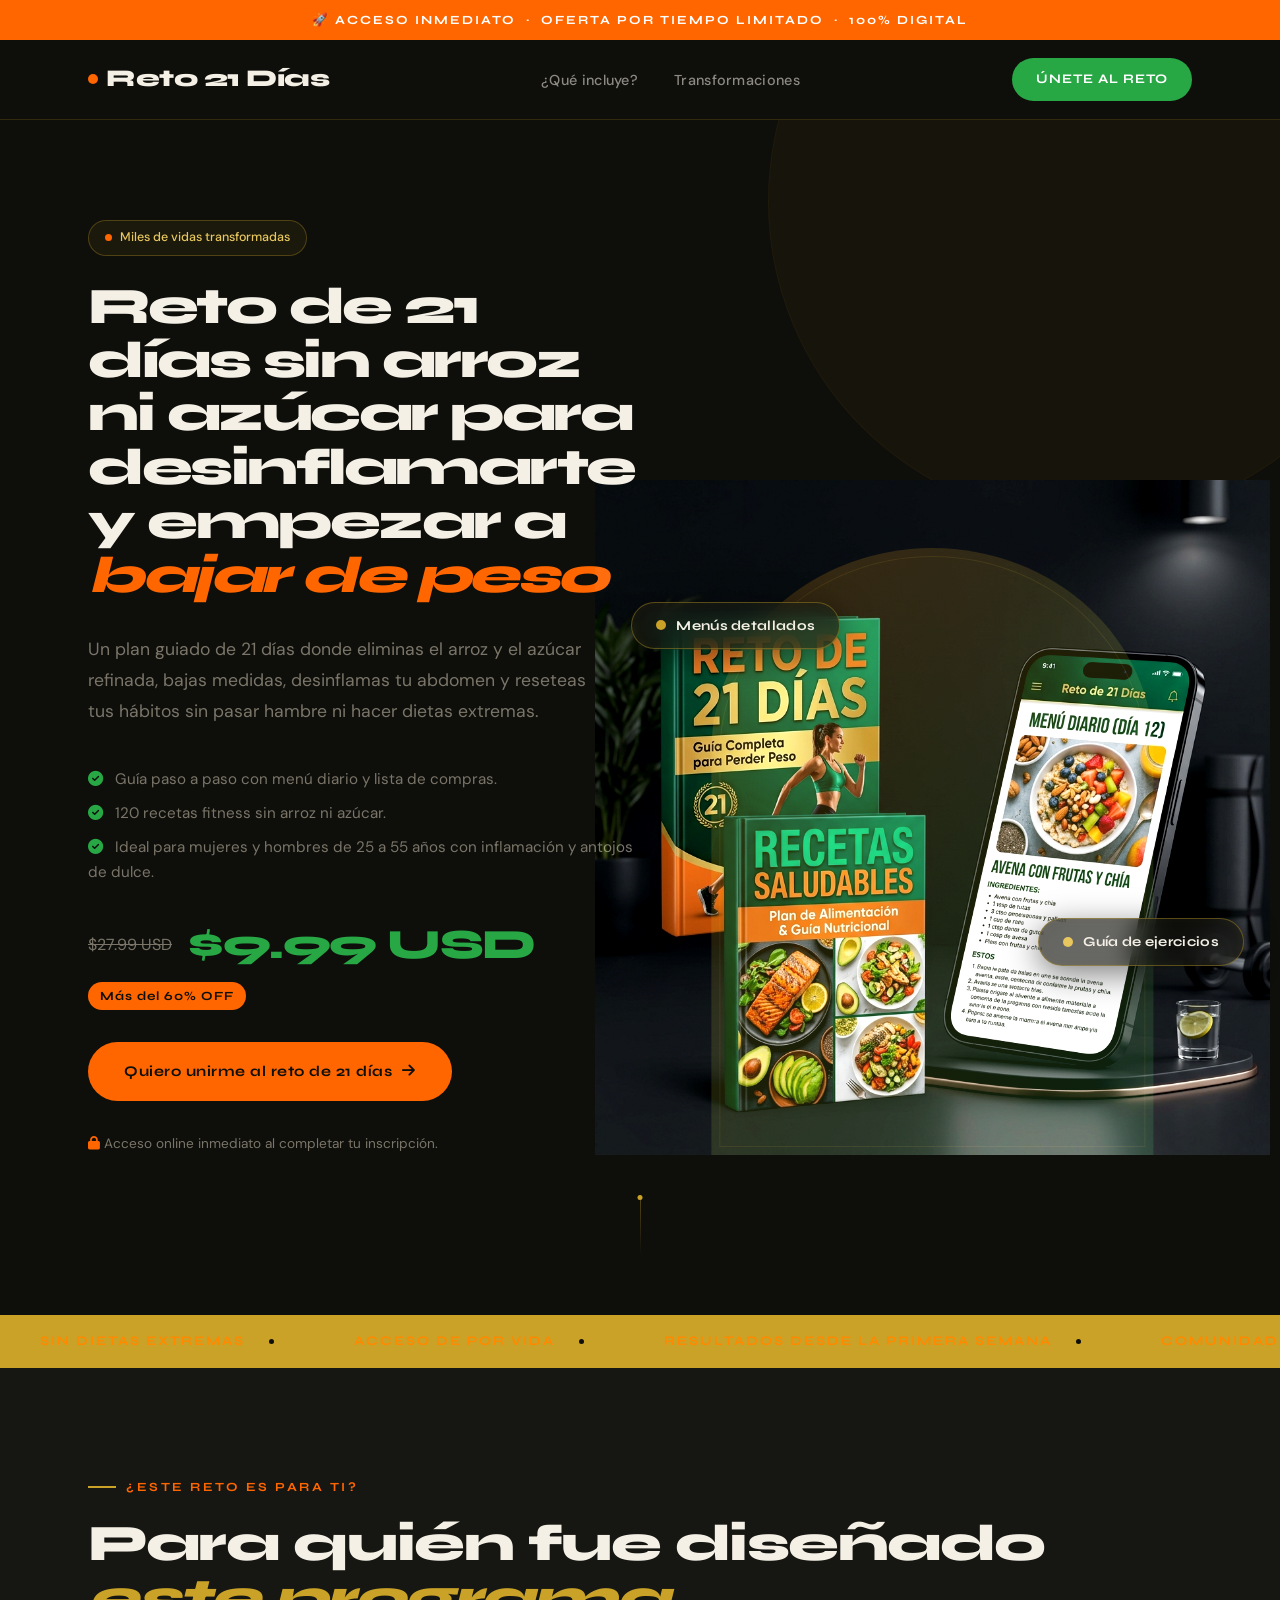
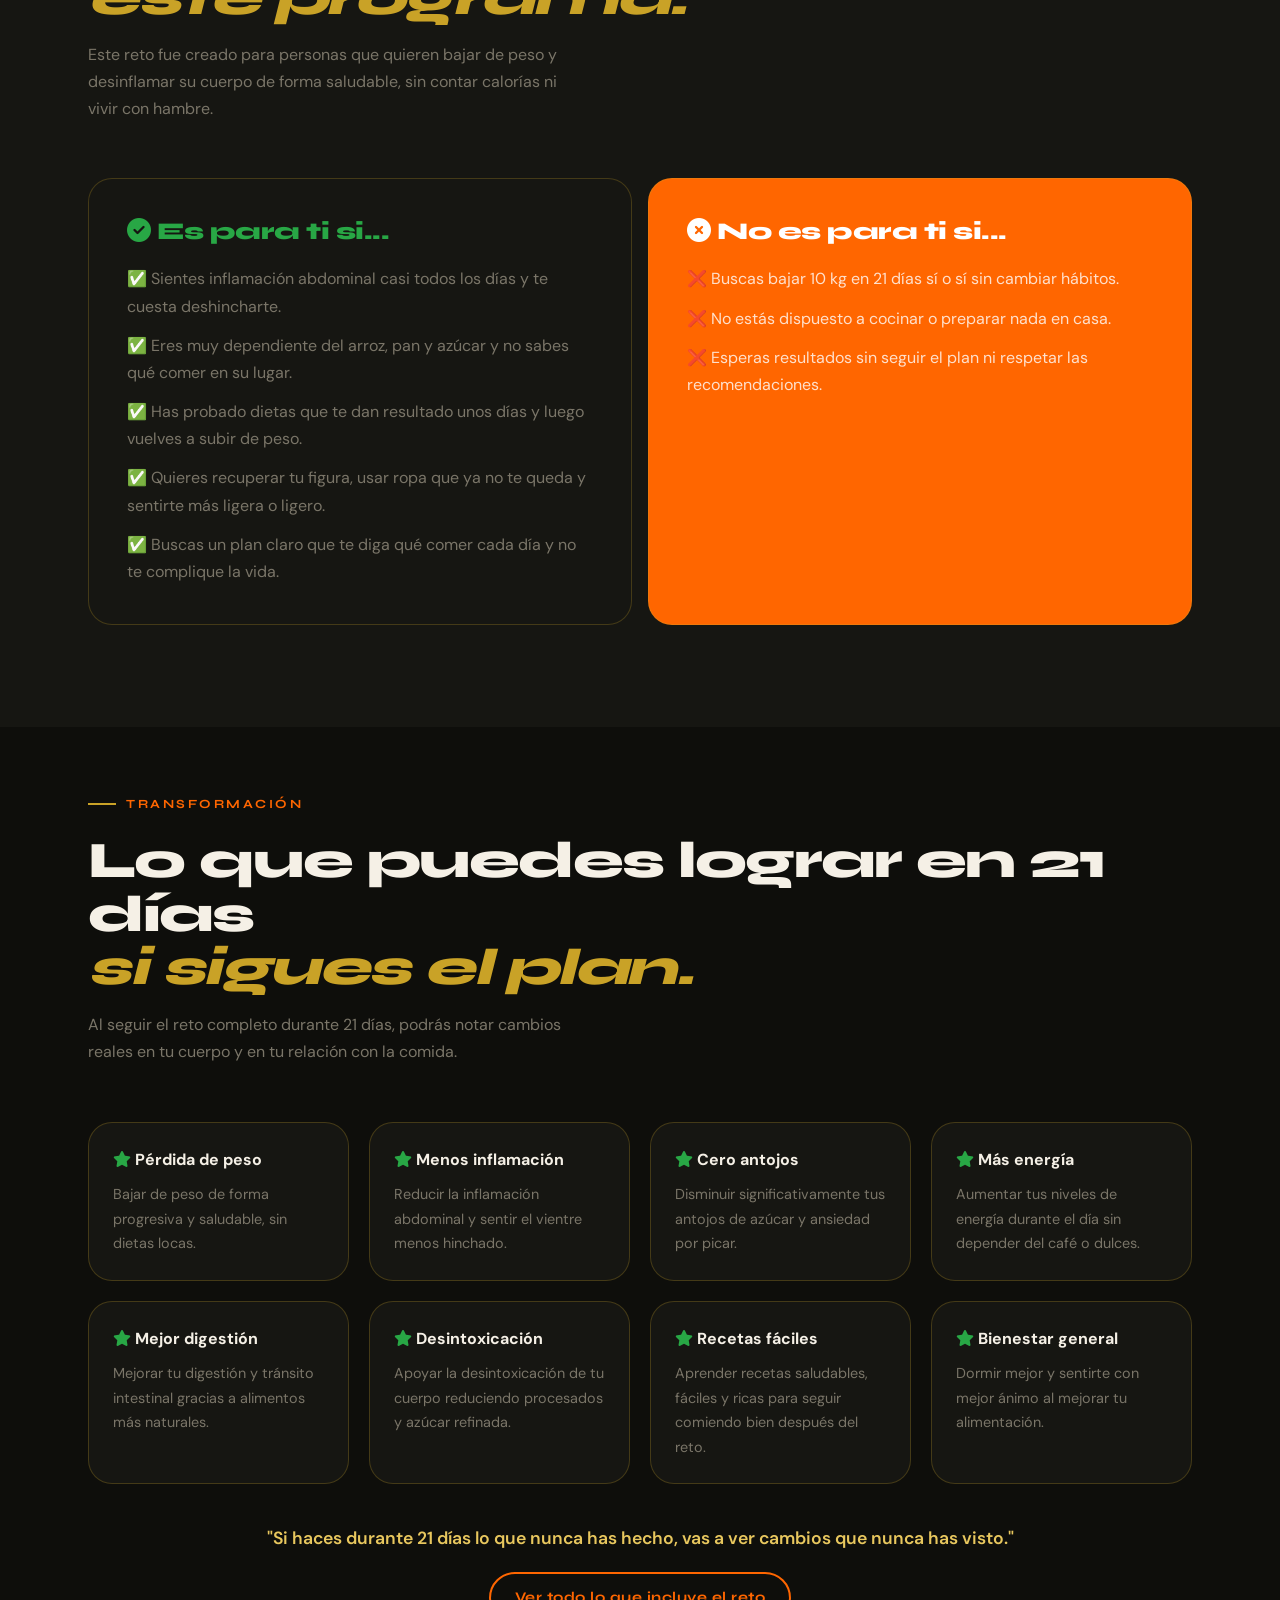
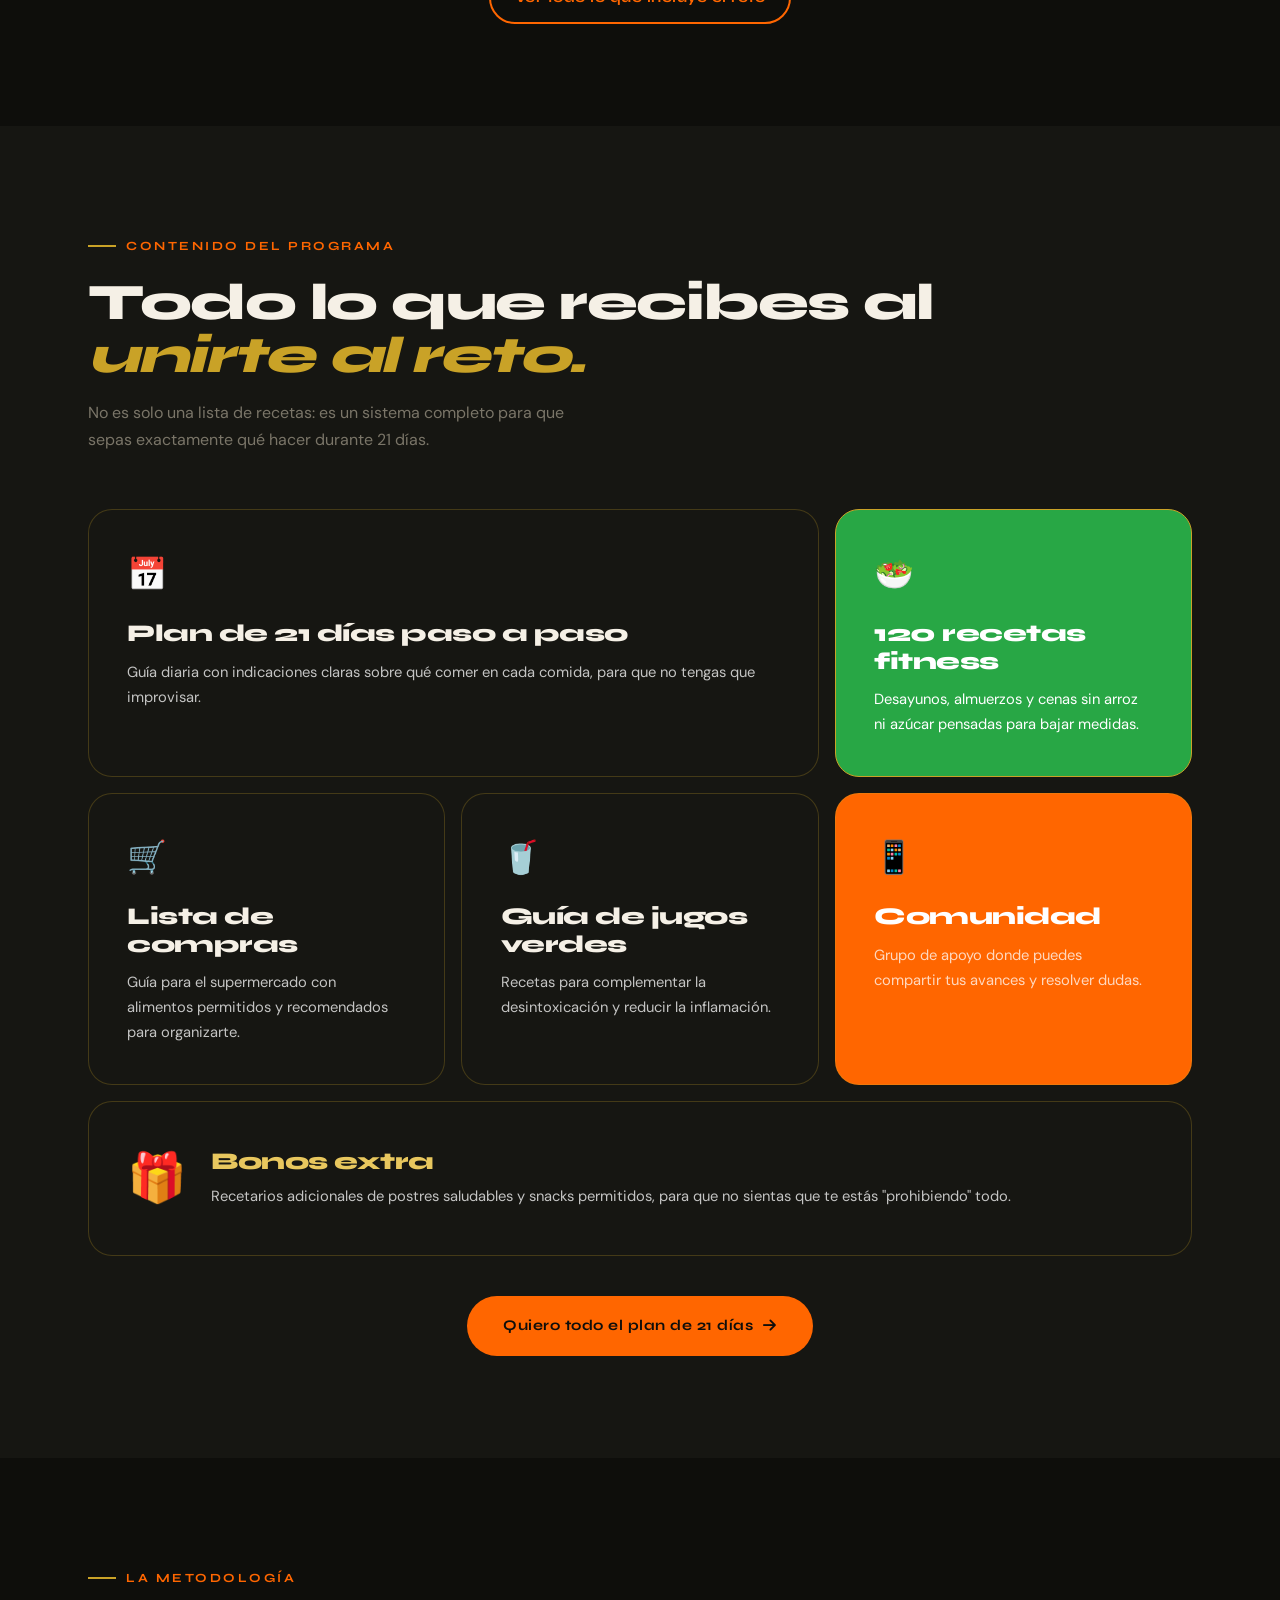
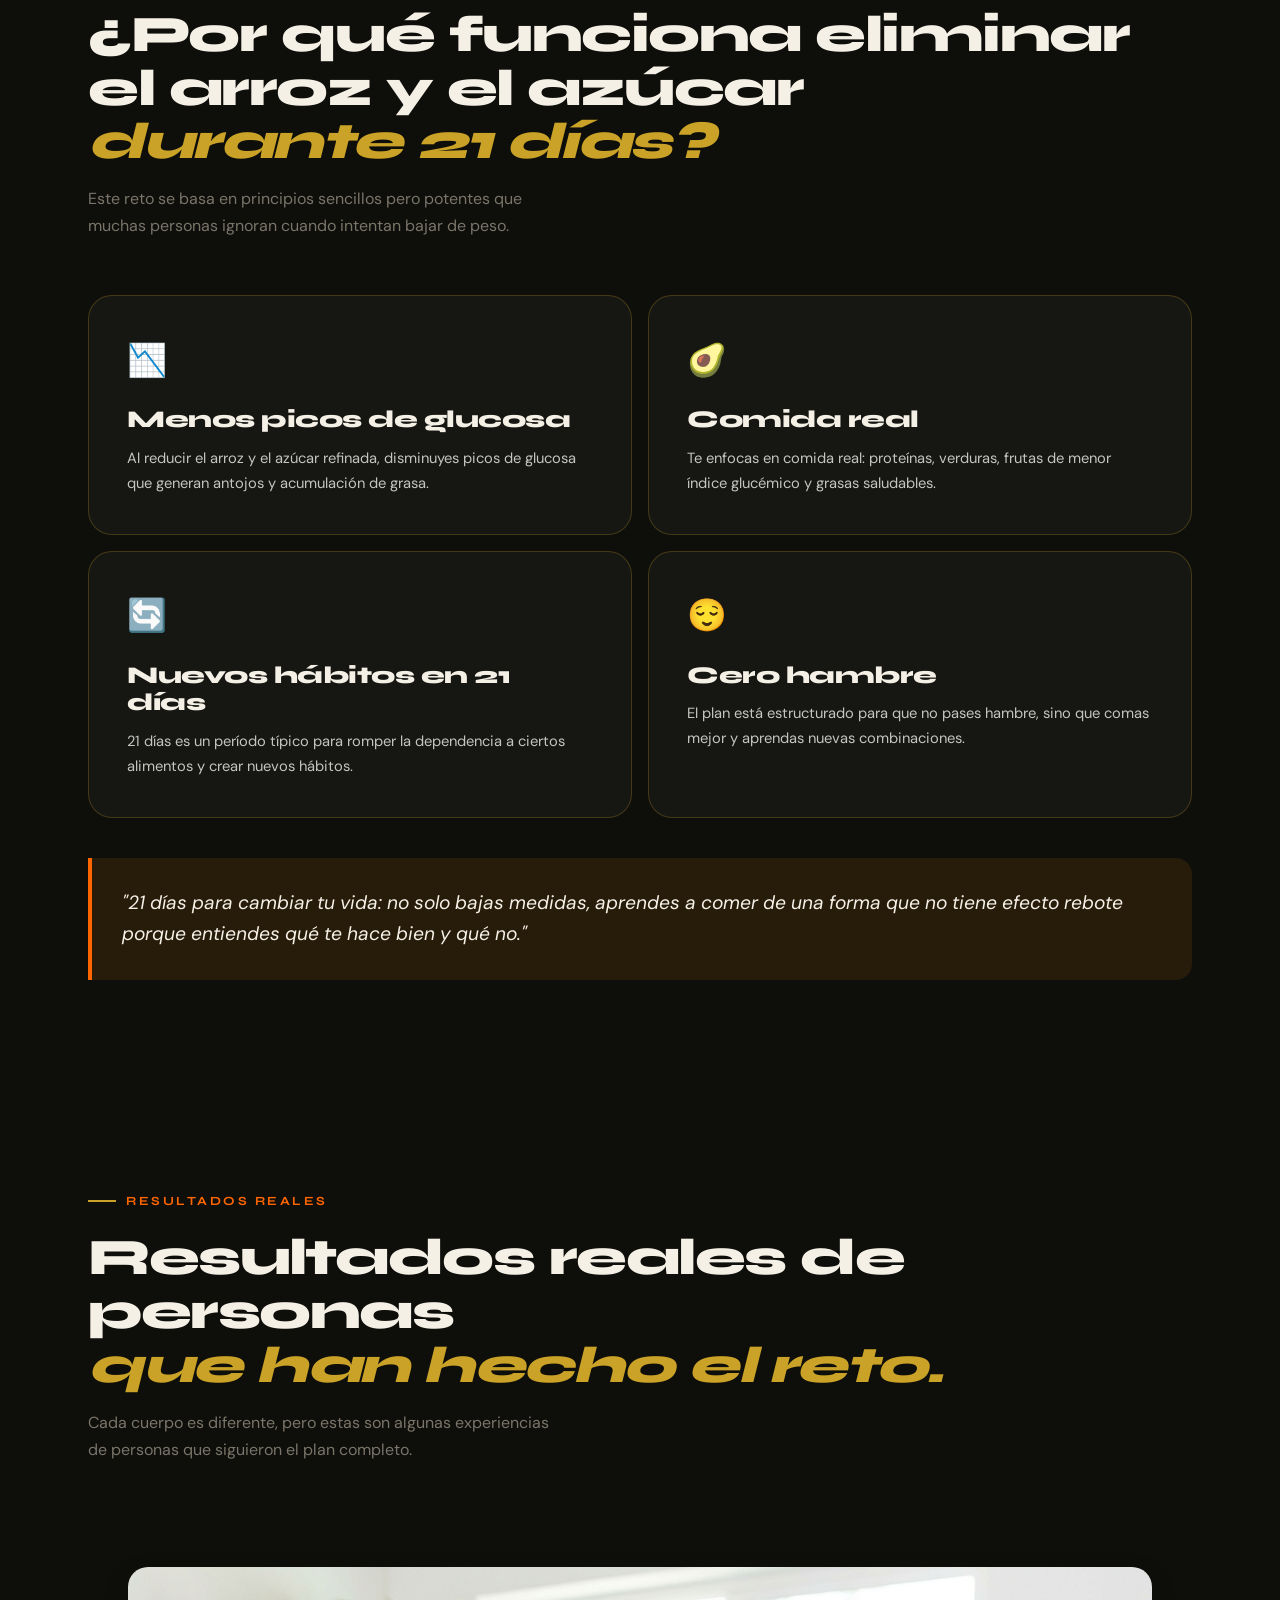
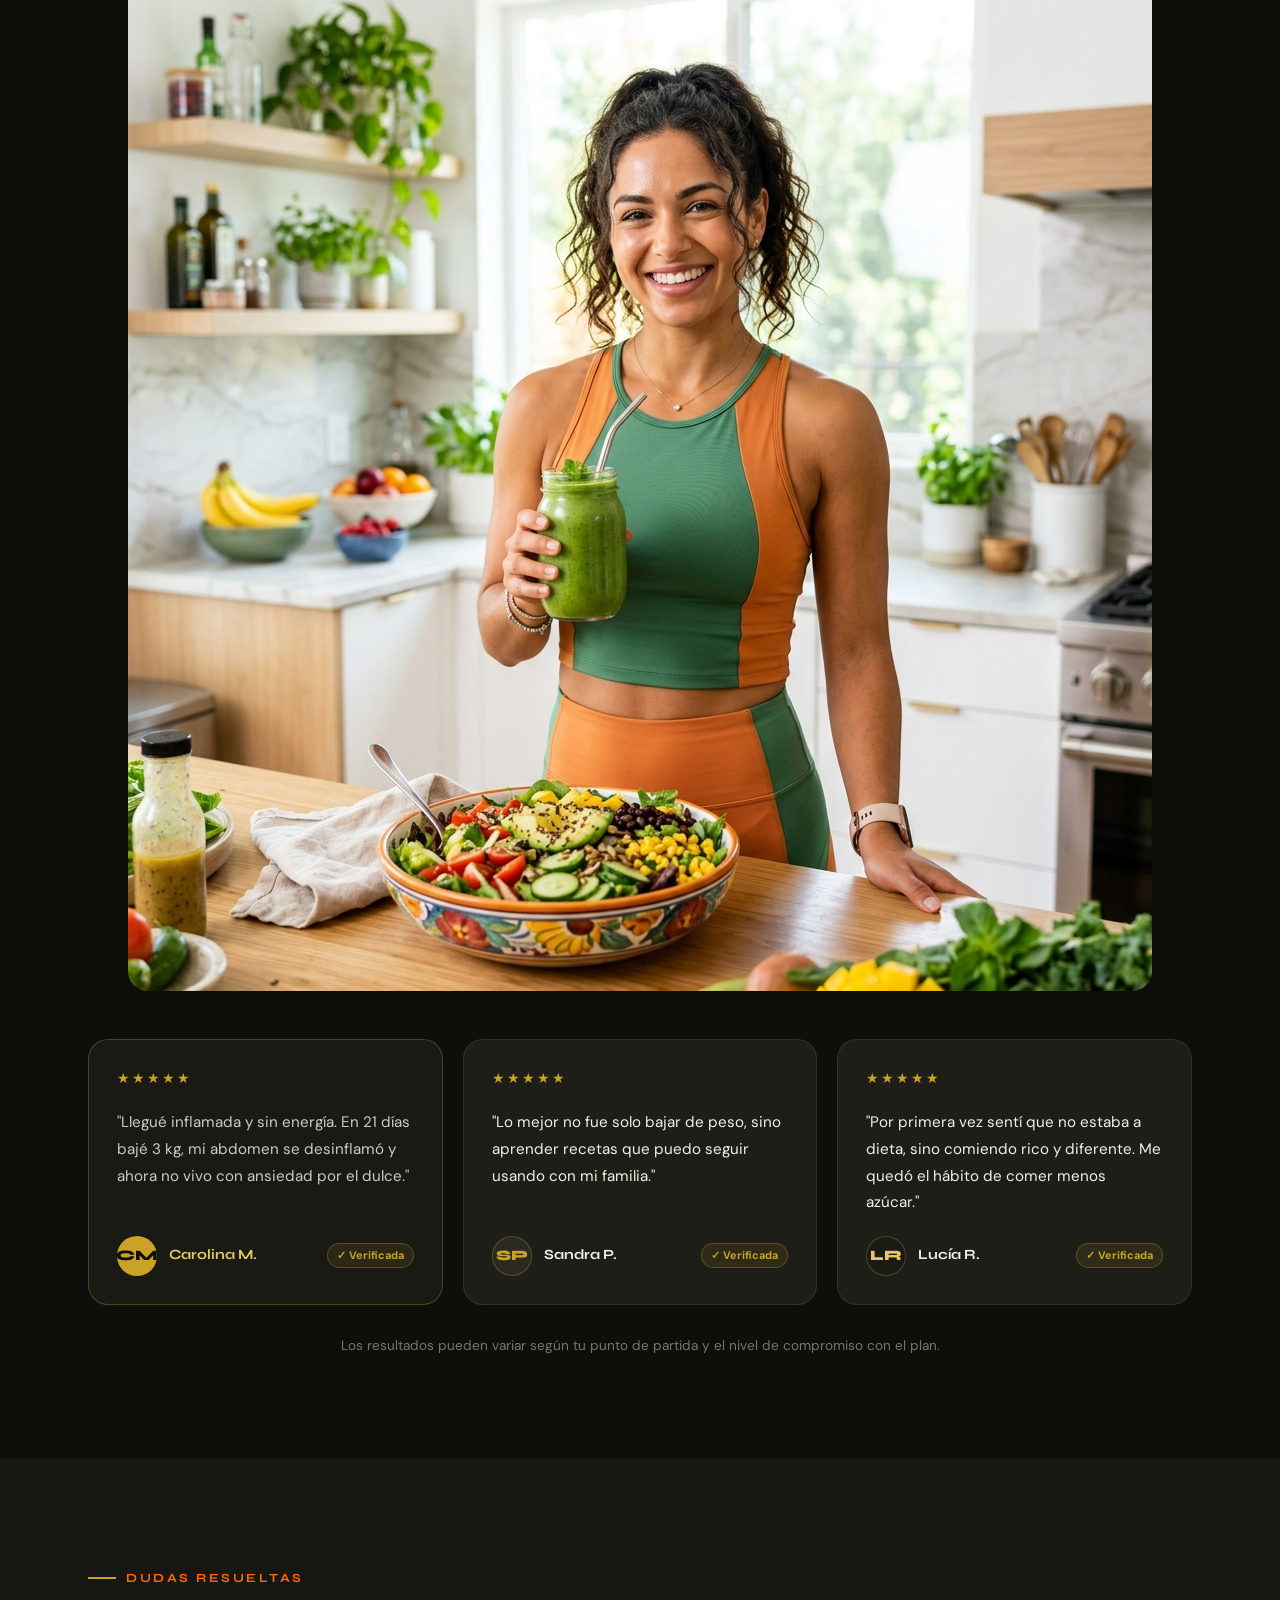
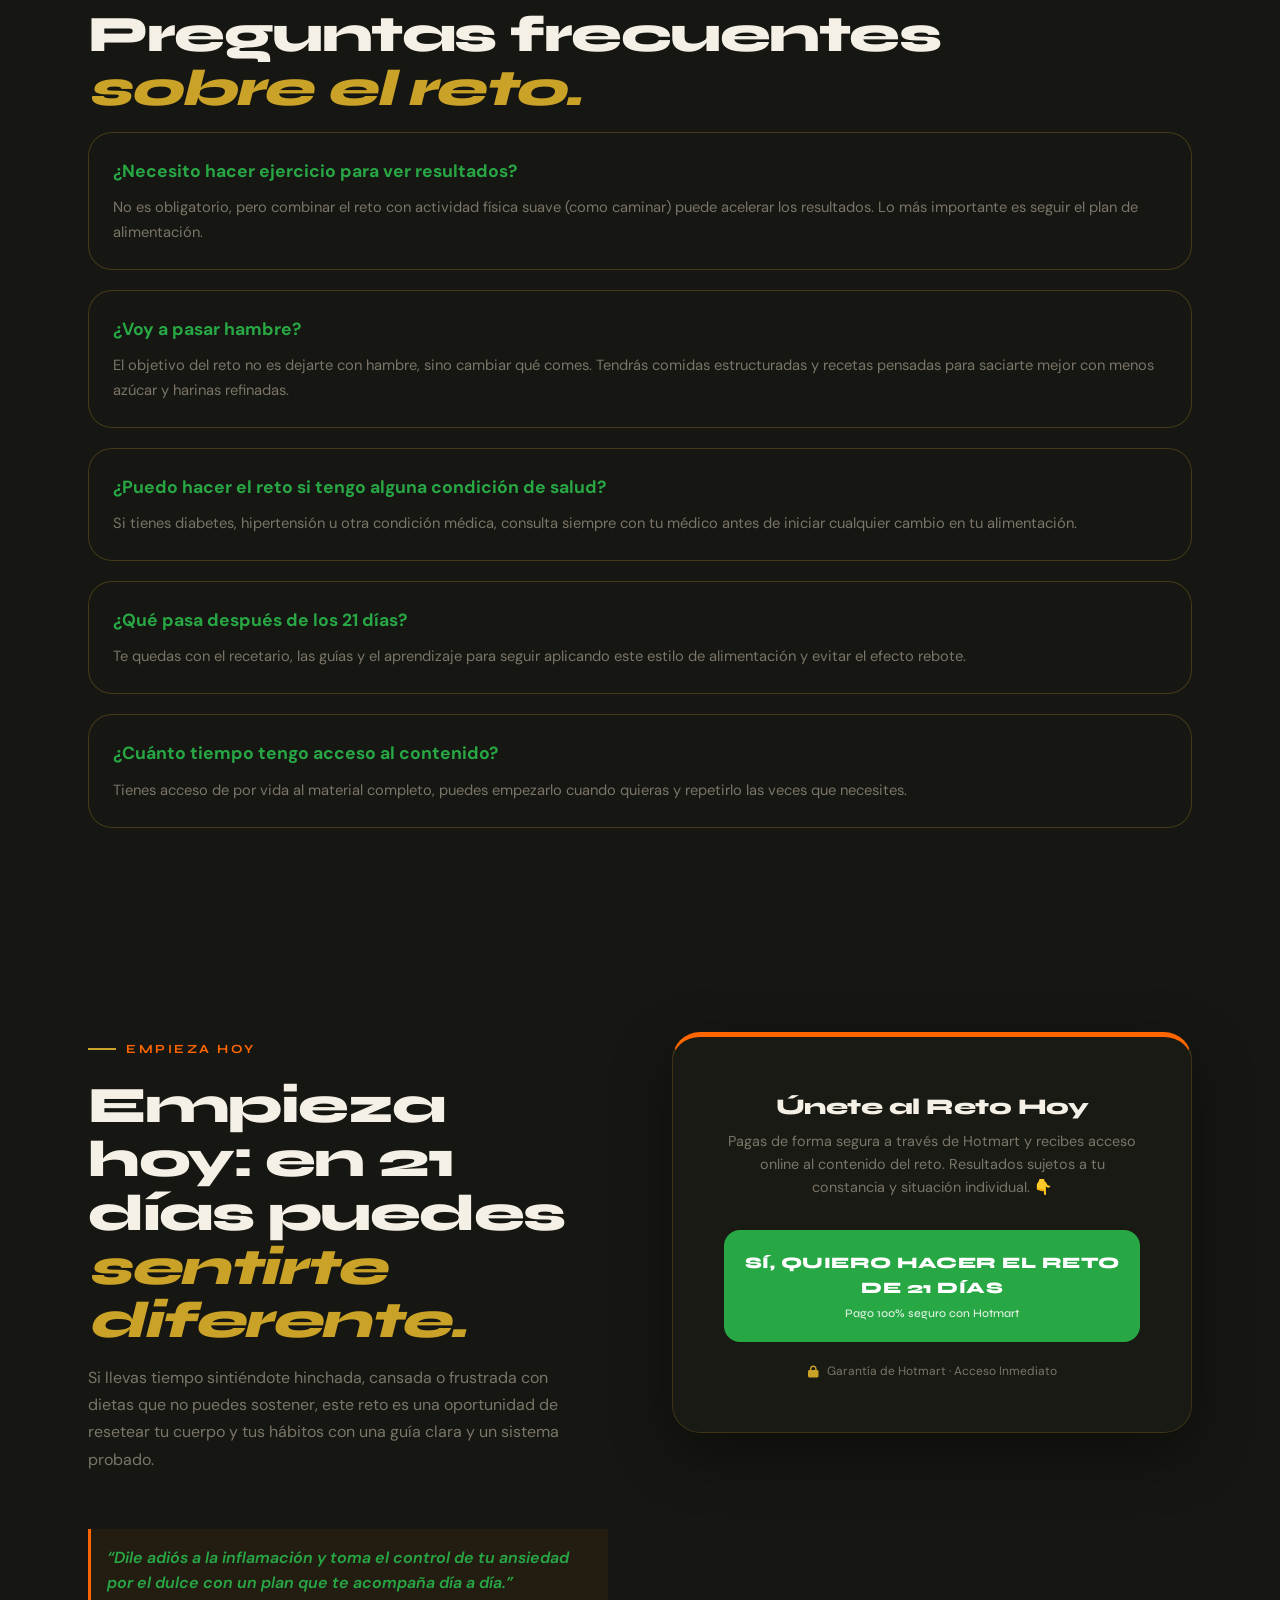
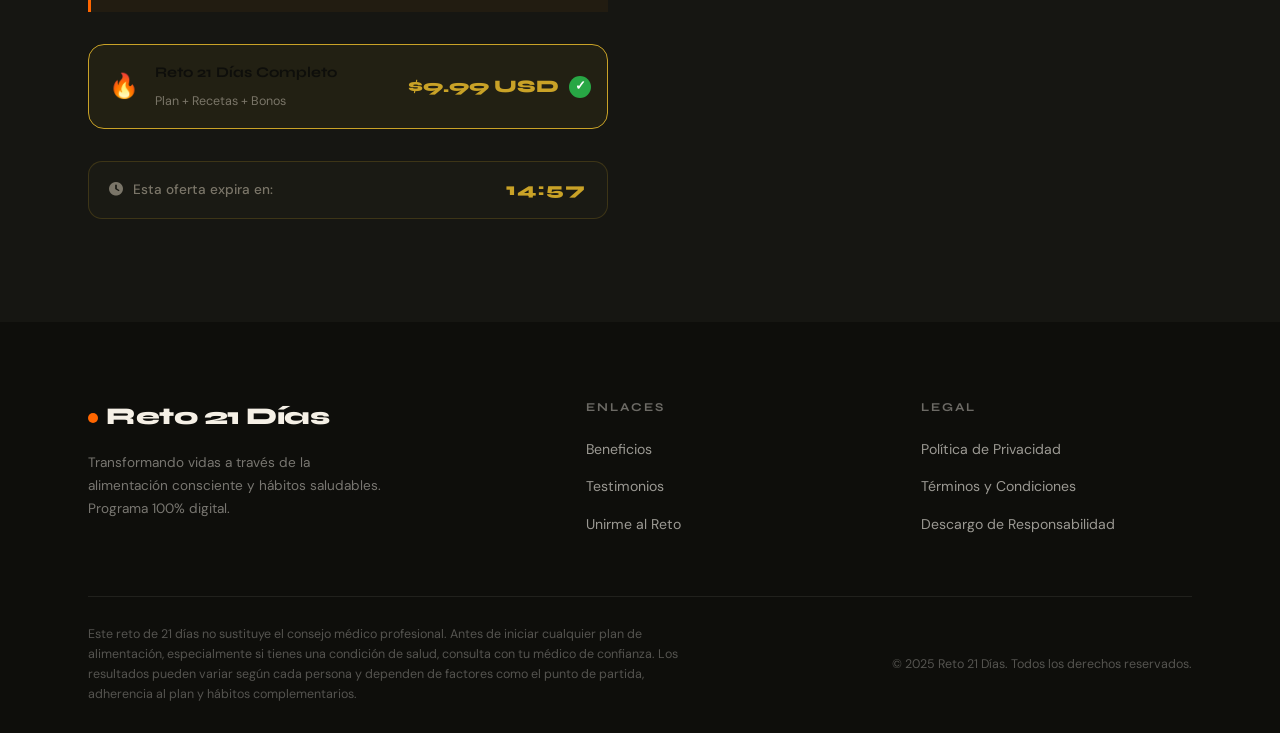
==== commit 966119c0: "feat: actualizar copy, estructura y secciones del Reto 21 Dias" ====
--- a/index.html
+++ b/index.html
@@ -60,15 +60,19 @@
             <span style="background: var(--leaf);"></span>
             Miles de vidas transformadas
           </span>
-          <h1 class="hero-title">
-            Pierde peso en
-            <span class="line-accent" style="color: var(--leaf);">21 días.</span>
-            Sin pasar
-            <span class="line-outline">hambre.</span>
+          <h1 class="hero-title" style="font-size: clamp(2.2rem, 4vw, 4rem); line-height: 1.05;">
+            Reto de 21 días sin arroz ni azúcar para desinflamarte y empezar a
+            <span class="line-accent" style="color: var(--leaf);">bajar de peso</span>
           </h1>
-          <p class="hero-body">
-            Únete al <strong>Reto de 21 Días sin Arroz ni Azúcar</strong>. Desintoxica tu cuerpo, acelera tu metabolismo y crea hábitos saludables para toda la vida con nuestro programa digital paso a paso.
+          <p class="hero-body" style="font-size: 1.1rem; max-width: 500px;">
+            Un plan guiado de 21 días donde eliminas el arroz y el azúcar refinada, bajas medidas, desinflamas tu abdomen y reseteas tus hábitos sin pasar hambre ni hacer dietas extremas.
           </p>
+
+          <ul style="list-style: none; padding: 0; margin-bottom: 40px; color: var(--muted); font-size: 0.95rem; line-height: 1.6;">
+            <li style="margin-bottom: 10px;"><i class="fas fa-check-circle" style="color: var(--terra); margin-right: 8px;"></i> Guía paso a paso con menú diario y lista de compras.</li>
+            <li style="margin-bottom: 10px;"><i class="fas fa-check-circle" style="color: var(--terra); margin-right: 8px;"></i> 120 recetas fitness sin arroz ni azúcar.</li>
+            <li style="margin-bottom: 10px;"><i class="fas fa-check-circle" style="color: var(--terra); margin-right: 8px;"></i> Ideal para mujeres y hombres de 25 a 55 años con inflamación y antojos de dulce.</li>
+          </ul>
 
           <div class="price-row">
             <span class="price-old">$27.99 USD</span>
@@ -78,16 +82,15 @@
 
           <div class="hero-cta-group">
             <a href="#pedido" class="btn-main" id="heroCta" style="background: var(--leaf); border-color: var(--leaf);">
-              <span>Quiero Unirme Ahora</span>
+              <span>Quiero unirme al reto de 21 días</span>
               <i class="fas fa-arrow-right"></i>
             </a>
-            <span class="hero-note">
-              <i class="fas fa-bolt" style="color: var(--leaf);"></i>
-              Acceso digital inmediato a tu correo
+            <span class="hero-note" style="display: block; width: 100%; margin-top: 12px; font-size: 0.85rem;">
+              <i class="fas fa-lock" style="color: var(--leaf);"></i>
+              Acceso online inmediato al completar tu inscripción.
             </span>
           </div>
         </div>
-
         <!-- Image -->
         <div class="hero-visual">
           <div class="hero-img-bg" aria-hidden="true"></div>
@@ -126,51 +129,143 @@
     </div>
   </div>
 
+  <!-- ============ PARA QUIEN ============ -->
+  <section class="benefits" id="para-quien" style="background: var(--cream-dark);">
+    <div class="container">
+      <div class="reveal">
+        <span class="section-tag" style="color: var(--leaf);">¿Este reto es para ti?</span>
+        <h2 class="section-title">Para quién fue diseñado<br><em>este programa.</em></h2>
+        <p class="section-sub">Este reto fue creado para personas que quieren bajar de peso y desinflamar su cuerpo de forma saludable, sin contar calorías ni vivir con hambre.</p>
+      </div>
+      <div class="bento">
+        <div class="bento-card dark span-6 reveal">
+          <h3 style="color: var(--terra); margin-bottom: 20px;"><i class="fas fa-check-circle"></i> Es para ti si...</h3>
+          <ul style="list-style: none; padding: 0; color: var(--muted); line-height: 1.7;">
+            <li style="margin-bottom: 12px;">✅ Sientes inflamación abdominal casi todos los días y te cuesta deshincharte.</li>
+            <li style="margin-bottom: 12px;">✅ Eres muy dependiente del arroz, pan y azúcar y no sabes qué comer en su lugar.</li>
+            <li style="margin-bottom: 12px;">✅ Has probado dietas que te dan resultado unos días y luego vuelves a subir de peso.</li>
+            <li style="margin-bottom: 12px;">✅ Quieres recuperar tu figura, usar ropa que ya no te queda y sentirte más ligera o ligero.</li>
+            <li>✅ Buscas un plan claro que te diga qué comer cada día y no te complique la vida.</li>
+          </ul>
+        </div>
+        <div class="bento-card leaf span-6 reveal">
+          <h3 style="margin-bottom: 20px;"><i class="fas fa-times-circle"></i> No es para ti si...</h3>
+          <ul style="list-style: none; padding: 0; color: rgba(255,255,255,0.8); line-height: 1.7;">
+            <li style="margin-bottom: 12px;">❌ Buscas bajar 10 kg en 21 días sí o sí sin cambiar hábitos.</li>
+            <li style="margin-bottom: 12px;">❌ No estás dispuesto a cocinar o preparar nada en casa.</li>
+            <li>❌ Esperas resultados sin seguir el plan ni respetar las recomendaciones.</li>
+          </ul>
+        </div>
+      </div>
+    </div>
+  </section>
+
+  <!-- ============ TRANSFORMACION ============ -->
+  <section class="benefits" style="padding-top: 60px;">
+    <div class="container">
+      <div class="reveal">
+        <span class="section-tag" style="color: var(--leaf);">Transformación</span>
+        <h2 class="section-title">Lo que puedes lograr en 21 días<br><em>si sigues el plan.</em></h2>
+        <p class="section-sub">Al seguir el reto completo durante 21 días, podrás notar cambios reales en tu cuerpo y en tu relación con la comida.</p>
+      </div>
+      <div style="display: grid; grid-template-columns: repeat(auto-fit, minmax(250px, 1fr)); gap: 20px; margin-bottom: 40px;" class="reveal">
+        <div class="bento-card dark" style="padding: 24px;">
+          <h4 style="color: var(--ink); margin-bottom: 10px;"><i class="fas fa-star" style="color: var(--terra);"></i> Pérdida de peso</h4>
+          <p style="color: var(--muted); font-size: 0.9rem;">Bajar de peso de forma progresiva y saludable, sin dietas locas.</p>
+        </div>
+        <div class="bento-card dark" style="padding: 24px;">
+          <h4 style="color: var(--ink); margin-bottom: 10px;"><i class="fas fa-star" style="color: var(--terra);"></i> Menos inflamación</h4>
+          <p style="color: var(--muted); font-size: 0.9rem;">Reducir la inflamación abdominal y sentir el vientre menos hinchado.</p>
+        </div>
+        <div class="bento-card dark" style="padding: 24px;">
+          <h4 style="color: var(--ink); margin-bottom: 10px;"><i class="fas fa-star" style="color: var(--terra);"></i> Cero antojos</h4>
+          <p style="color: var(--muted); font-size: 0.9rem;">Disminuir significativamente tus antojos de azúcar y ansiedad por picar.</p>
+        </div>
+        <div class="bento-card dark" style="padding: 24px;">
+          <h4 style="color: var(--ink); margin-bottom: 10px;"><i class="fas fa-star" style="color: var(--terra);"></i> Más energía</h4>
+          <p style="color: var(--muted); font-size: 0.9rem;">Aumentar tus niveles de energía durante el día sin depender del café o dulces.</p>
+        </div>
+        <div class="bento-card dark" style="padding: 24px;">
+          <h4 style="color: var(--ink); margin-bottom: 10px;"><i class="fas fa-star" style="color: var(--terra);"></i> Mejor digestión</h4>
+          <p style="color: var(--muted); font-size: 0.9rem;">Mejorar tu digestión y tránsito intestinal gracias a alimentos más naturales.</p>
+        </div>
+        <div class="bento-card dark" style="padding: 24px;">
+          <h4 style="color: var(--ink); margin-bottom: 10px;"><i class="fas fa-star" style="color: var(--terra);"></i> Desintoxicación</h4>
+          <p style="color: var(--muted); font-size: 0.9rem;">Apoyar la desintoxicación de tu cuerpo reduciendo procesados y azúcar refinada.</p>
+        </div>
+        <div class="bento-card dark" style="padding: 24px;">
+          <h4 style="color: var(--ink); margin-bottom: 10px;"><i class="fas fa-star" style="color: var(--terra);"></i> Recetas fáciles</h4>
+          <p style="color: var(--muted); font-size: 0.9rem;">Aprender recetas saludables, fáciles y ricas para seguir comiendo bien después del reto.</p>
+        </div>
+        <div class="bento-card dark" style="padding: 24px;">
+          <h4 style="color: var(--ink); margin-bottom: 10px;"><i class="fas fa-star" style="color: var(--terra);"></i> Bienestar general</h4>
+          <p style="color: var(--muted); font-size: 0.9rem;">Dormir mejor y sentirte con mejor ánimo al mejorar tu alimentación.</p>
+        </div>
+      </div>
+      <div style="text-align: center;" class="reveal">
+        <p style="font-size: 1.1rem; font-weight: 600; margin-bottom: 20px; color: var(--gold-light);">"Si haces durante 21 días lo que nunca has hecho, vas a ver cambios que nunca has visto."</p>
+        <a href="#beneficios" class="btn-main" style="background: transparent; border: 2px solid var(--leaf); color: var(--leaf); padding: 12px 24px;">Ver todo lo que incluye el reto</a>
+      </div>
+    </div>
+  </section>
+
   <!-- ============ BENEFITS BENTO ============ -->
-  <section class="benefits" id="beneficios">
+  <section class="benefits" id="beneficios" style="background: var(--cream-dark);">
     <div class="container">
       <div class="reveal">
-        <span class="section-tag" style="color: var(--leaf);">El Programa</span>
-        <h2 class="section-title">Todo lo que necesitas para<br><em>lograrlo.</em></h2>
-        <p class="section-sub">Un sistema comprobado diseñado para que no falles en el intento.</p>
+        <span class="section-tag" style="color: var(--leaf);">Contenido del Programa</span>
+        <h2 class="section-title">Todo lo que recibes al<br><em>unirte al reto.</em></h2>
+        <p class="section-sub">No es solo una lista de recetas: es un sistema completo para que sepas exactamente qué hacer durante 21 días.</p>
       </div>
 
       <div class="bento">
         <!-- Row 1 -->
-        <div class="bento-card dark span-12 reveal">
+        <div class="bento-card dark span-8 reveal">
+          <span class="bento-icon">📅</span>
+          <h3>Plan de 21 días paso a paso</h3>
+          <p>Guía diaria con indicaciones claras sobre qué comer en cada comida, para que no tengas que improvisar.</p>
+        </div>
+
+        <div class="bento-card terra span-4 reveal">
           <span class="bento-icon">🥗</span>
-          <h3>Plan de Alimentación</h3>
-          <p>Dile adiós a no saber qué cocinar. Tendrás 21 días de desayunos, almuerzos y cenas diseñados para quemar grasa sin pasar hambre.</p>
+          <h3>120 recetas fitness</h3>
+          <p style="color: white;">Desayunos, almuerzos y cenas sin arroz ni azúcar pensadas para bajar medidas.</p>
         </div>
 
         <!-- Row 2 -->
-        <div class="bento-card span-4 bento-stat reveal">
-          <span class="big-stat">21</span>
-          <span class="big-label">Días de transformación</span>
-        </div>
-
-        <div class="bento-card leaf span-8 reveal">
-          <span class="bento-icon">🏃‍♀️</span>
-          <h3>Rutinas en Casa</h3>
-          <p>No necesitas ir al gimnasio. Incluimos rutinas en video de 15-20 minutos que puedes hacer en la sala de tu casa para acelerar los resultados.</p>
+        <div class="bento-card dark span-4 reveal">
+          <span class="bento-icon">🛒</span>
+          <h3>Lista de compras</h3>
+          <p>Guía para el supermercado con alimentos permitidos y recomendados para organizarte.</p>
+        </div>
+
+        <div class="bento-card dark span-4 reveal">
+          <span class="bento-icon">🥤</span>
+          <h3>Guía de jugos verdes</h3>
+          <p>Recetas para complementar la desintoxicación y reducir la inflamación.</p>
+        </div>
+
+        <div class="bento-card leaf span-4 reveal">
+          <span class="bento-icon">📱</span>
+          <h3>Comunidad</h3>
+          <p>Grupo de apoyo donde puedes compartir tus avances y resolver dudas.</p>
         </div>
 
         <!-- Row 3 -->
-        <div class="bento-card span-6 bento-horizontal reveal">
-          <span class="bento-icon">🛒</span>
+        <div class="bento-card dark span-12 reveal" style="display: flex; align-items: center; gap: 24px;">
+          <span class="bento-icon" style="font-size: 3rem; margin-bottom: 0;">🎁</span>
           <div>
-            <h3>Lista de Compras</h3>
-            <p>Ve al supermercado sabiendo exactamente qué comprar. Ingredientes económicos y fáciles de encontrar.</p>
-          </div>
-        </div>
-
-        <div class="bento-card span-6 bento-horizontal reveal">
-          <span class="bento-icon">📱</span>
-          <div>
-            <h3>Comunidad Exclusiva</h3>
-            <p>Acceso a nuestro grupo VIP donde recibirás apoyo, motivación y responderemos todas tus dudas.</p>
-          </div>
-        </div>
+            <h3 style="margin-bottom: 8px; color: var(--gold-light);">Bonos extra</h3>
+            <p style="margin-bottom: 0;">Recetarios adicionales de postres saludables y snacks permitidos, para que no sientas que te estás "prohibiendo" todo.</p>
+          </div>
+        </div>
+      </div>
+      
+      <div style="text-align: center; margin-top: 40px;" class="reveal">
+        <a href="#pedido" class="btn-main" style="background: var(--leaf); border-color: var(--leaf);">
+          <span>Quiero todo el plan de 21 días</span>
+          <i class="fas fa-arrow-right"></i>
+        </a>
       </div>
     </div>
   </section>
@@ -179,31 +274,38 @@
   <section class="comparison" id="ciencia">
     <div class="container">
       <div class="reveal">
-        <span class="section-tag" style="color: var(--leaf);">¿Por qué funciona?</span>
-        <h2 class="section-title">Dietas Tradicionales vs<br><em>El Reto 21 Días</em></h2>
-      </div>
-
-      <div class="comp-table reveal">
-        <div class="comp-head">
-          <div class="comp-head-cell"></div>
-          <div class="comp-head-cell hl" style="color: var(--terra);">✦ Reto 21 Días</div>
-          <div class="comp-head-cell">Dietas Comunes</div>
-        </div>
-        <div class="comp-row">
-          <div class="comp-cell label">Efecto Rebote</div>
-          <div class="comp-cell hl"><i class="fas fa-circle-check ico-yes" style="color: var(--terra);"></i> No (cambio de hábitos)</div>
-          <div class="comp-cell"><i class="fas fa-circle-xmark ico-no"></i> Sí (muy probable)</div>
-        </div>
-        <div class="comp-row">
-          <div class="comp-cell label">Pasar Hambre</div>
-          <div class="comp-cell hl"><i class="fas fa-circle-check ico-yes" style="color: var(--terra);"></i> No (comidas saciantes)</div>
-          <div class="comp-cell"><i class="fas fa-circle-xmark ico-no"></i> Sí (calorías muy bajas)</div>
-        </div>
-        <div class="comp-row">
-          <div class="comp-cell label">Ingredientes caros</div>
-          <div class="comp-cell hl"><i class="fas fa-circle-check ico-yes" style="color: var(--terra);"></i> No (comida real y local)</div>
-          <div class="comp-cell"><i class="fas fa-circle-xmark ico-no"></i> Sí (suplementos y productos light)</div>
-        </div>
+        <span class="section-tag" style="color: var(--leaf);">La Metodología</span>
+        <h2 class="section-title">¿Por qué funciona eliminar el arroz y el azúcar<br><em>durante 21 días?</em></h2>
+        <p class="section-sub">Este reto se basa en principios sencillos pero potentes que muchas personas ignoran cuando intentan bajar de peso.</p>
+      </div>
+
+      <div class="bento">
+        <div class="bento-card dark span-6 reveal">
+          <span class="bento-icon">📉</span>
+          <h3>Menos picos de glucosa</h3>
+          <p>Al reducir el arroz y el azúcar refinada, disminuyes picos de glucosa que generan antojos y acumulación de grasa.</p>
+        </div>
+        <div class="bento-card dark span-6 reveal">
+          <span class="bento-icon">🥑</span>
+          <h3>Comida real</h3>
+          <p>Te enfocas en comida real: proteínas, verduras, frutas de menor índice glucémico y grasas saludables.</p>
+        </div>
+        <div class="bento-card dark span-6 reveal">
+          <span class="bento-icon">🔄</span>
+          <h3>Nuevos hábitos en 21 días</h3>
+          <p>21 días es un período típico para romper la dependencia a ciertos alimentos y crear nuevos hábitos.</p>
+        </div>
+        <div class="bento-card dark span-6 reveal">
+          <span class="bento-icon">😌</span>
+          <h3>Cero hambre</h3>
+          <p>El plan está estructurado para que no pases hambre, sino que comas mejor y aprendas nuevas combinaciones.</p>
+        </div>
+      </div>
+
+      <div class="reveal" style="background: rgba(255, 138, 0, 0.1); border-left: 4px solid var(--leaf); padding: 30px; border-radius: 0 16px 16px 0; margin-top: 40px;">
+        <p style="font-size: 1.2rem; font-style: italic; color: var(--ink); margin: 0;">
+          "21 días para cambiar tu vida: no solo bajas medidas, aprendes a comer de una forma que no tiene efecto rebote porque entiendes qué te hace bien y qué no."
+        </p>
       </div>
     </div>
   </section>
@@ -214,7 +316,8 @@
       <div class="testi-header reveal">
         <div>
           <span class="section-tag" style="color: var(--leaf);">Resultados Reales</span>
-          <h2 class="section-title">Ellas ya<br><em>lo lograron.</em></h2>
+          <h2 class="section-title">Resultados reales de personas<br><em>que han hecho el reto.</em></h2>
+          <p class="section-sub" style="margin-top: 10px;">Cada cuerpo es diferente, pero estas son algunas experiencias de personas que siguieron el plan completo.</p>
         </div>
       </div>
 
@@ -225,7 +328,7 @@
       <div class="testi-grid">
         <div class="testi-card reveal">
           <div class="testi-stars">★★★★★</div>
-          <p class="testi-quote">"Pensé que sería imposible dejar el azúcar, pero las recetas son tan ricas que ni me acordé. Bajé 5 kilos y me siento con más energía que nunca."</p>
+          <p class="testi-quote">"Llegué inflamada y sin energía. En 21 días bajé 3 kg, mi abdomen se desinflamó y ahora no vivo con ansiedad por el dulce."</p>
           <div class="testi-footer">
             <div class="testi-avatar">CM</div>
             <div>
@@ -237,7 +340,7 @@
 
         <div class="testi-card reveal">
           <div class="testi-stars">★★★★★</div>
-          <p class="testi-quote">"El plan de comidas y la lista de compras me salvaron la vida. Todo está súper bien organizado. Ya voy por mi segunda ronda del reto."</p>
+          <p class="testi-quote">"Lo mejor no fue solo bajar de peso, sino aprender recetas que puedo seguir usando con mi familia."</p>
           <div class="testi-footer">
             <div class="testi-avatar">SP</div>
             <div>
@@ -249,7 +352,7 @@
 
         <div class="testi-card reveal">
           <div class="testi-stars">★★★★★</div>
-          <p class="testi-quote">"Lo mejor de todo es que mi digestión mejoró al 100%. Me desinflamé desde la primera semana. Recomendadísimo."</p>
+          <p class="testi-quote">"Por primera vez sentí que no estaba a dieta, sino comiendo rico y diferente. Me quedó el hábito de comer menos azúcar."</p>
           <div class="testi-footer">
             <div class="testi-avatar">LR</div>
             <div>
@@ -259,6 +362,40 @@
           </div>
         </div>
       </div>
+      
+      <p style="text-align: center; color: var(--muted); font-size: 0.85rem; margin-top: 30px;" class="reveal">Los resultados pueden variar según tu punto de partida y el nivel de compromiso con el plan.</p>
+    </div>
+  </section>
+
+  <!-- ============ FAQ ============ -->
+  <section class="benefits" id="faq" style="background: var(--cream-dark);">
+    <div class="container">
+      <div class="reveal">
+        <span class="section-tag" style="color: var(--leaf);">Dudas resueltas</span>
+        <h2 class="section-title">Preguntas frecuentes<br><em>sobre el reto.</em></h2>
+      </div>
+      <div class="faq-list reveal" style="display: flex; flex-direction: column; gap: 20px;">
+        <div class="bento-card dark" style="padding: 24px;">
+          <h4 style="color: var(--terra); margin-bottom: 10px; font-size: 1.1rem;">¿Necesito hacer ejercicio para ver resultados?</h4>
+          <p style="color: var(--muted); margin: 0;">No es obligatorio, pero combinar el reto con actividad física suave (como caminar) puede acelerar los resultados. Lo más importante es seguir el plan de alimentación.</p>
+        </div>
+        <div class="bento-card dark" style="padding: 24px;">
+          <h4 style="color: var(--terra); margin-bottom: 10px; font-size: 1.1rem;">¿Voy a pasar hambre?</h4>
+          <p style="color: var(--muted); margin: 0;">El objetivo del reto no es dejarte con hambre, sino cambiar qué comes. Tendrás comidas estructuradas y recetas pensadas para saciarte mejor con menos azúcar y harinas refinadas.</p>
+        </div>
+        <div class="bento-card dark" style="padding: 24px;">
+          <h4 style="color: var(--terra); margin-bottom: 10px; font-size: 1.1rem;">¿Puedo hacer el reto si tengo alguna condición de salud?</h4>
+          <p style="color: var(--muted); margin: 0;">Si tienes diabetes, hipertensión u otra condición médica, consulta siempre con tu médico antes de iniciar cualquier cambio en tu alimentación.</p>
+        </div>
+        <div class="bento-card dark" style="padding: 24px;">
+          <h4 style="color: var(--terra); margin-bottom: 10px; font-size: 1.1rem;">¿Qué pasa después de los 21 días?</h4>
+          <p style="color: var(--muted); margin: 0;">Te quedas con el recetario, las guías y el aprendizaje para seguir aplicando este estilo de alimentación y evitar el efecto rebote.</p>
+        </div>
+        <div class="bento-card dark" style="padding: 24px;">
+          <h4 style="color: var(--terra); margin-bottom: 10px; font-size: 1.1rem;">¿Cuánto tiempo tengo acceso al contenido?</h4>
+          <p style="color: var(--muted); margin: 0;">Tienes acceso de por vida al material completo, puedes empezarlo cuando quieras y repetirlo las veces que necesites.</p>
+        </div>
+      </div>
     </div>
   </section>
 
@@ -270,15 +407,19 @@
         <!-- Left -->
         <div class="order-left reveal-left">
           <span class="section-tag" style="color: var(--leaf);">Empieza Hoy</span>
-          <h2 class="section-title">Obtén tu<br><em>acceso.</em></h2>
-          <p class="section-sub">Producto 100% digital. Recibes acceso inmediato en tu correo 📧</p>
+          <h2 class="section-title">Empieza hoy: en 21 días puedes<br><em>sentirte diferente.</em></h2>
+          <p class="section-sub">Si llevas tiempo sintiéndote hinchada, cansada o frustrada con dietas que no puedes sostener, este reto es una oportunidad de resetear tu cuerpo y tus hábitos con una guía clara y un sistema probado.</p>
+
+          <div style="background: rgba(255, 138, 0, 0.05); border-left: 3px solid var(--leaf); padding: 16px; margin-bottom: 30px;">
+            <p style="font-weight: 600; color: var(--terra); margin: 0; font-style: italic;">“Dile adiós a la inflamación y toma el control de tu ansiedad por el dulce con un plan que te acompaña día a día.”</p>
+          </div>
 
           <div class="order-promo-pills">
             <div class="promo-pill active" data-val="1">
               <span class="pill-emoji">🔥</span>
               <div class="pill-info">
                 <strong>Reto 21 Días Completo</strong>
-                <span>Recetas + Rutinas + Comunidad</span>
+                <span>Plan + Recetas + Bonos</span>
               </div>
               <span class="pill-price">$9.99 USD</span>
             </div>
@@ -290,14 +431,13 @@
             <span id="timer">15:00</span>
           </div>
         </div>
-
         <!-- Right — CTA -->
         <div class="order-form-box reveal-right" style="border-top: 5px solid var(--leaf); text-align: center;">
           <h3 class="form-title">Únete al Reto Hoy</h3>
-          <p class="form-sub" style="margin-bottom: 30px;">Serás redirigido a la plataforma segura de Hotmart para completar tu pago 👇</p>
+          <p class="form-sub" style="margin-bottom: 30px; font-size: 0.9rem;">Pagas de forma segura a través de Hotmart y recibes acceso online al contenido del reto. Resultados sujetos a tu constancia y situación individual. 👇</p>
 
           <a href="https://go.hotmart.com/U105633012A?ap=3ce2" class="btn-submit" style="background: var(--terra); display: block; text-decoration: none;">
-            <span>Completar mi Inscripción</span>
+            <span>Sí, quiero hacer el reto de 21 días</span>
             <span class="sub">Pago 100% seguro con Hotmart</span>
           </a>
 
@@ -339,7 +479,7 @@
         </div>
       </div>
       <div class="footer-bottom">
-        <p class="footer-disclaimer">⚠️ Los resultados pueden variar de persona a persona. Este programa ofrece pautas nutricionales generales y no reemplaza la consulta con un médico o nutricionista.</p>
+        <p class="footer-disclaimer">Este reto de 21 días no sustituye el consejo médico profesional. Antes de iniciar cualquier plan de alimentación, especialmente si tienes una condición de salud, consulta con tu médico de confianza. Los resultados pueden variar según cada persona y dependen de factores como el punto de partida, adherencia al plan y hábitos complementarios.</p>
         <span>© 2025 Reto 21 Días. Todos los derechos reservados.</span>
       </div>
     </div>
